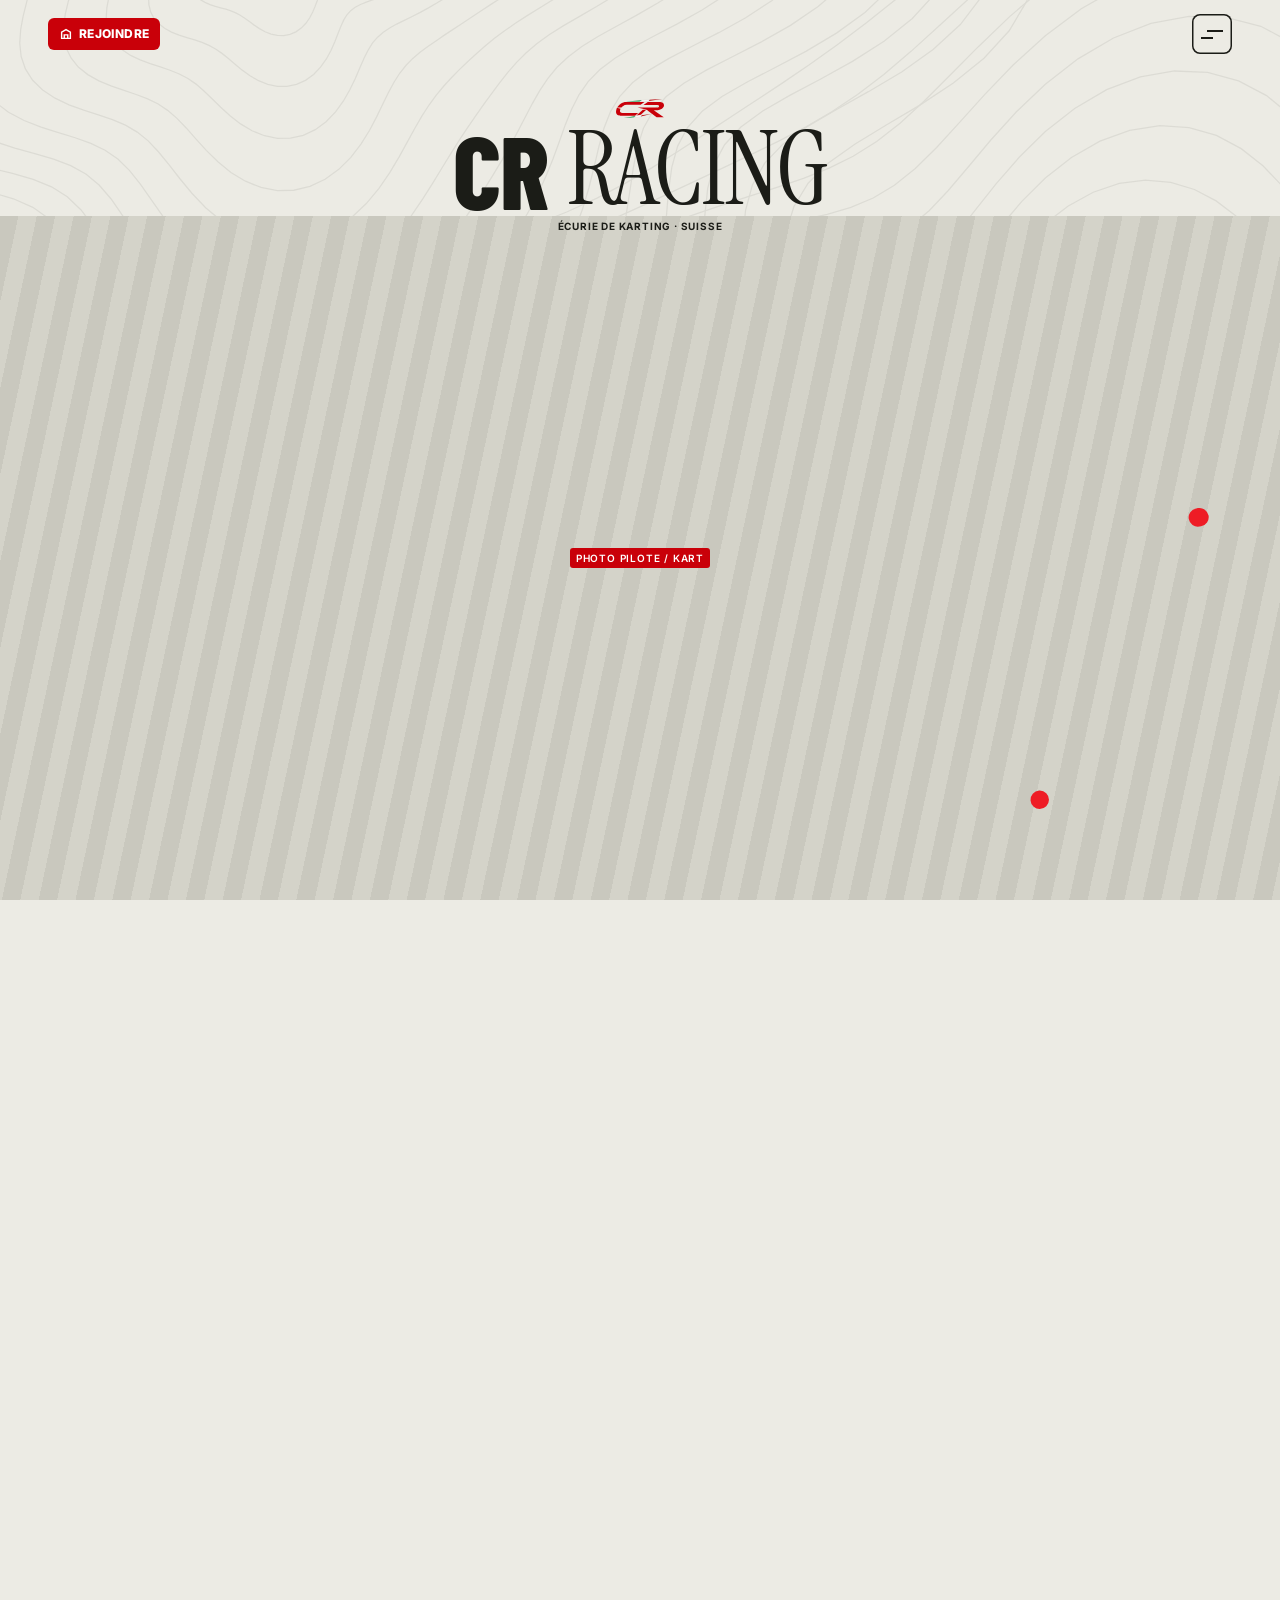
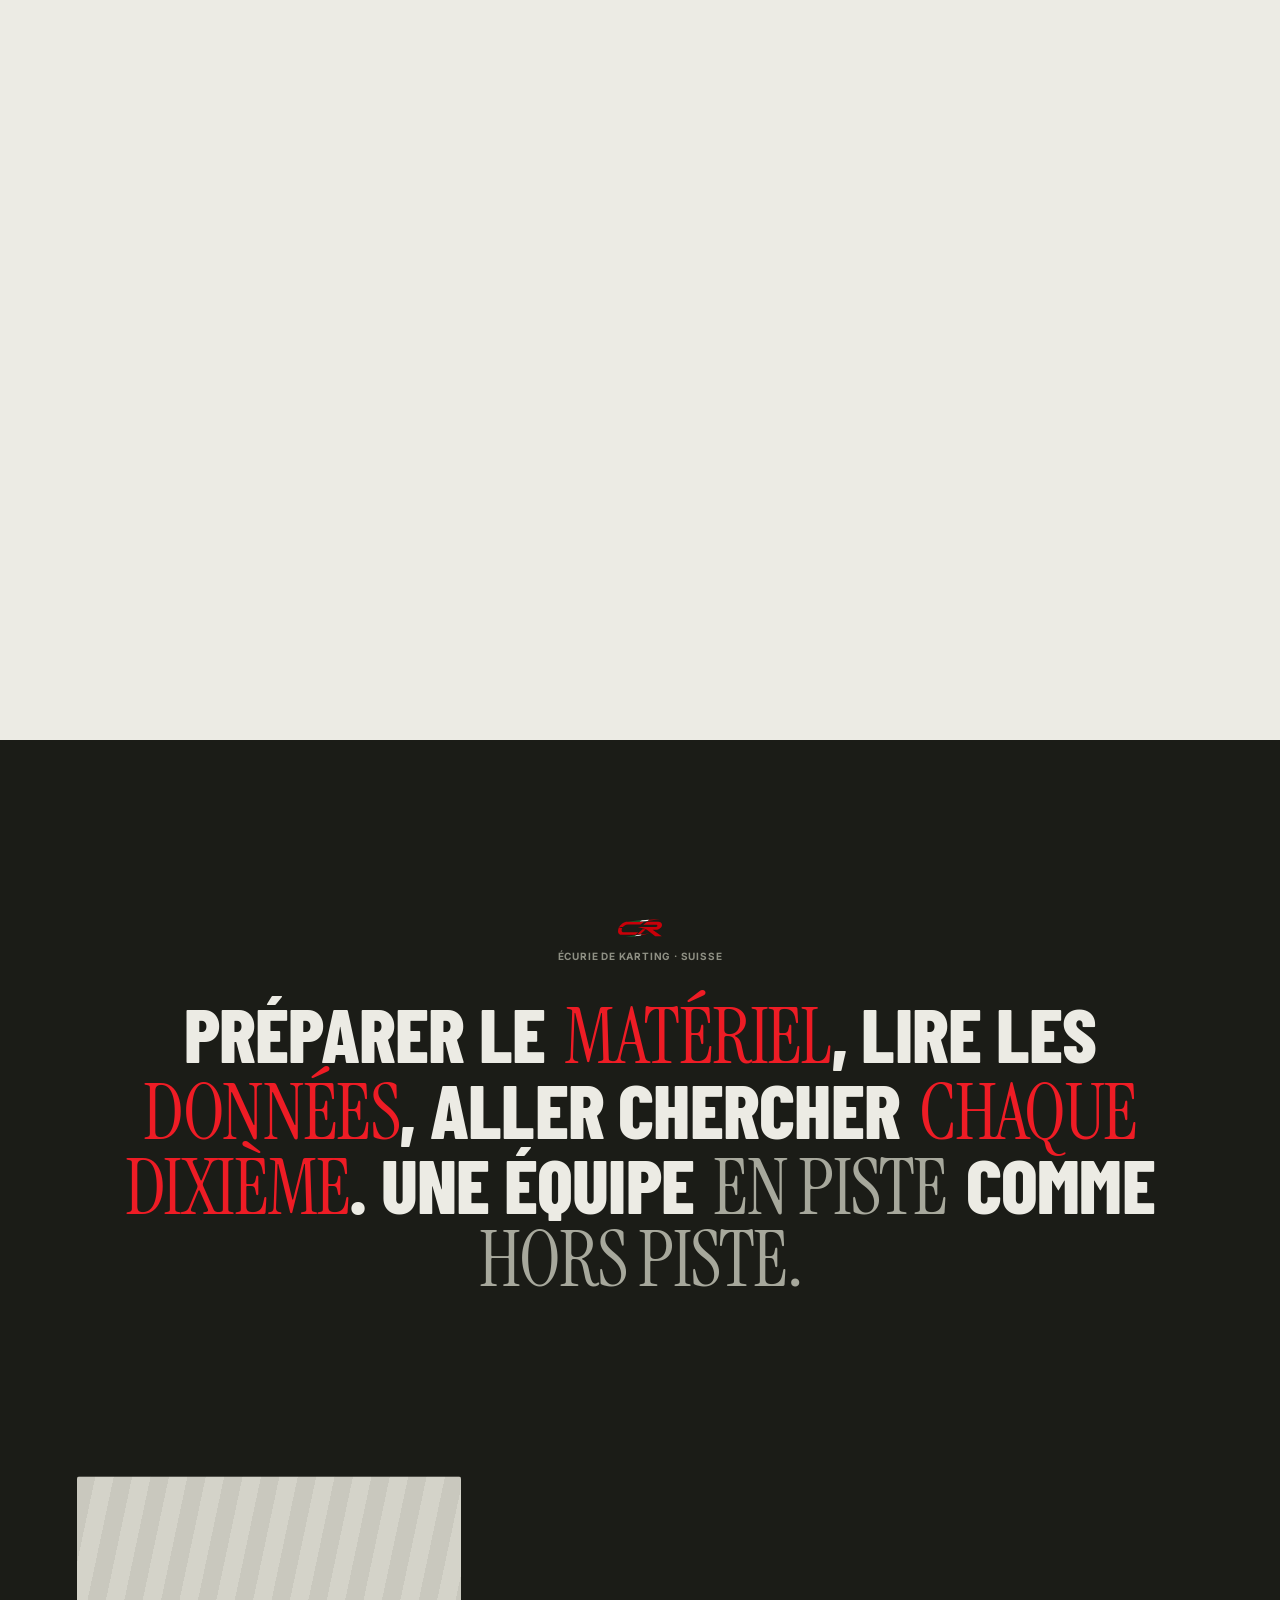
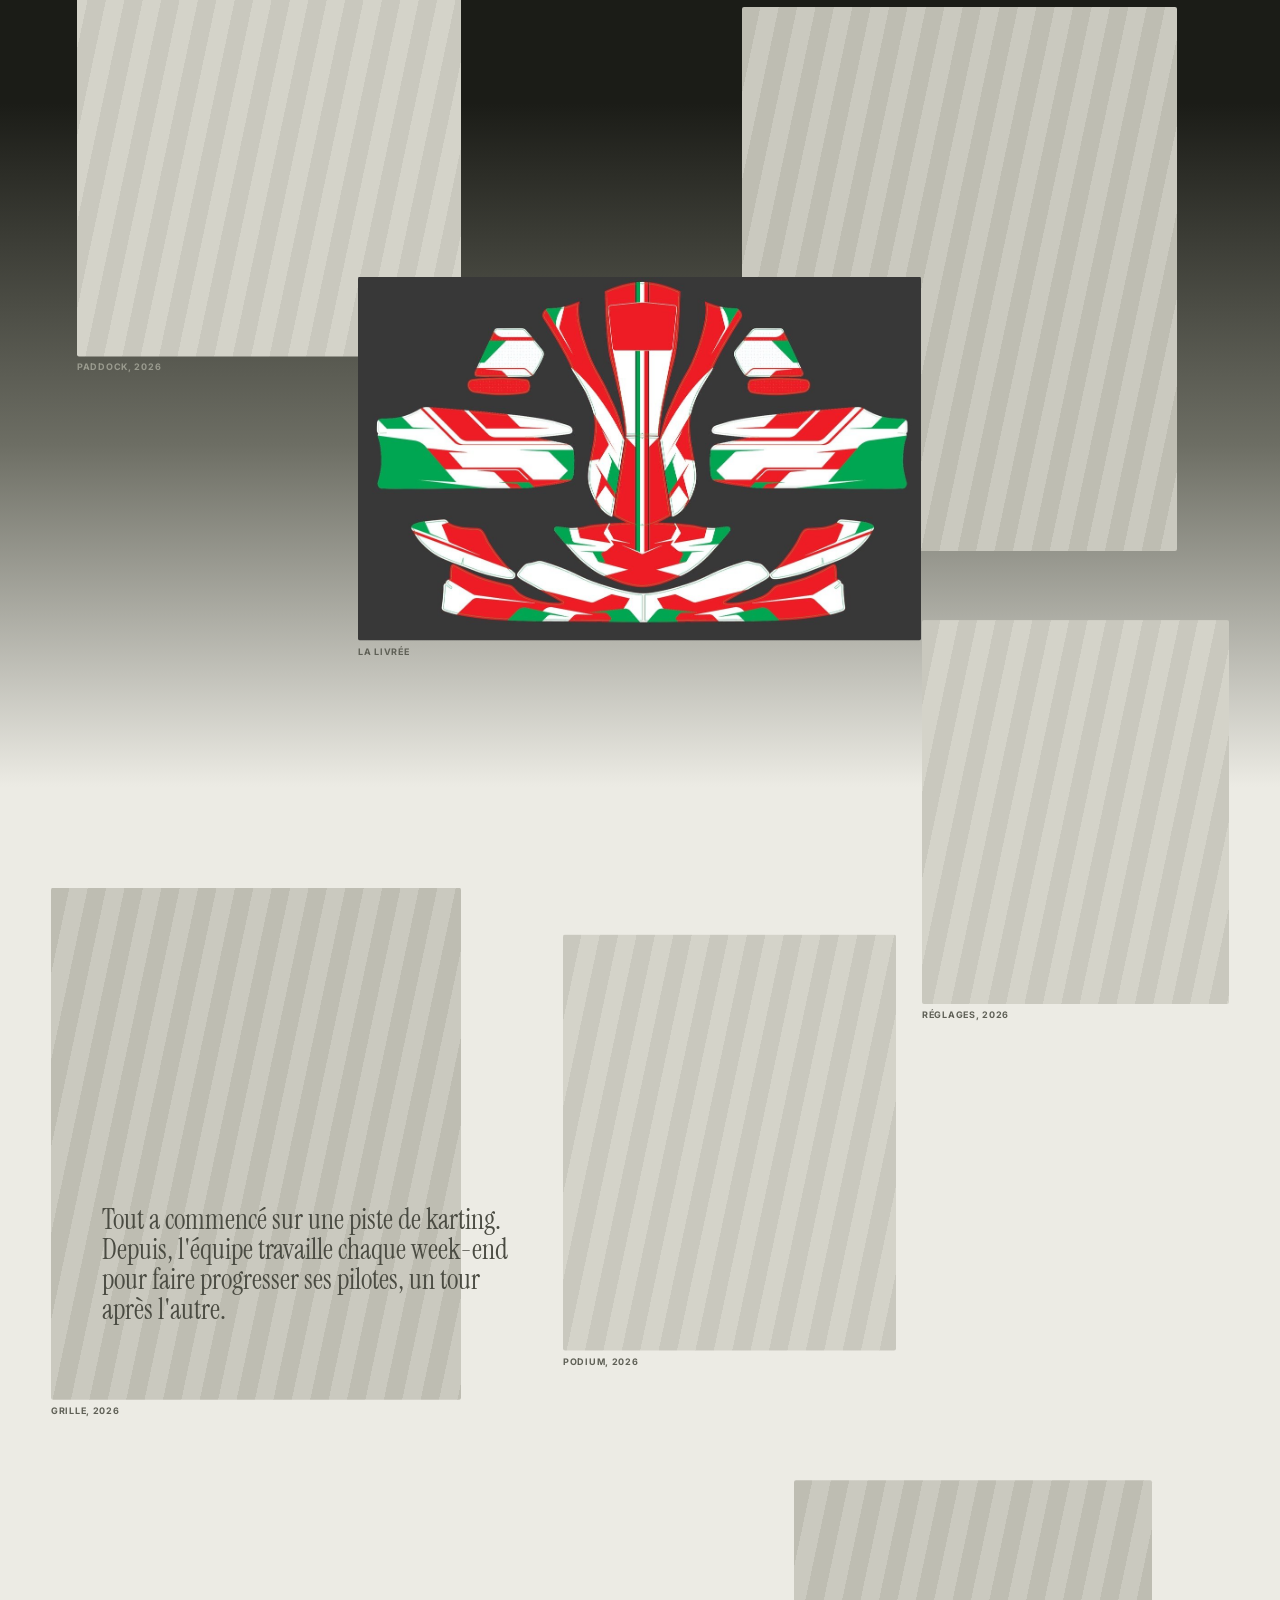
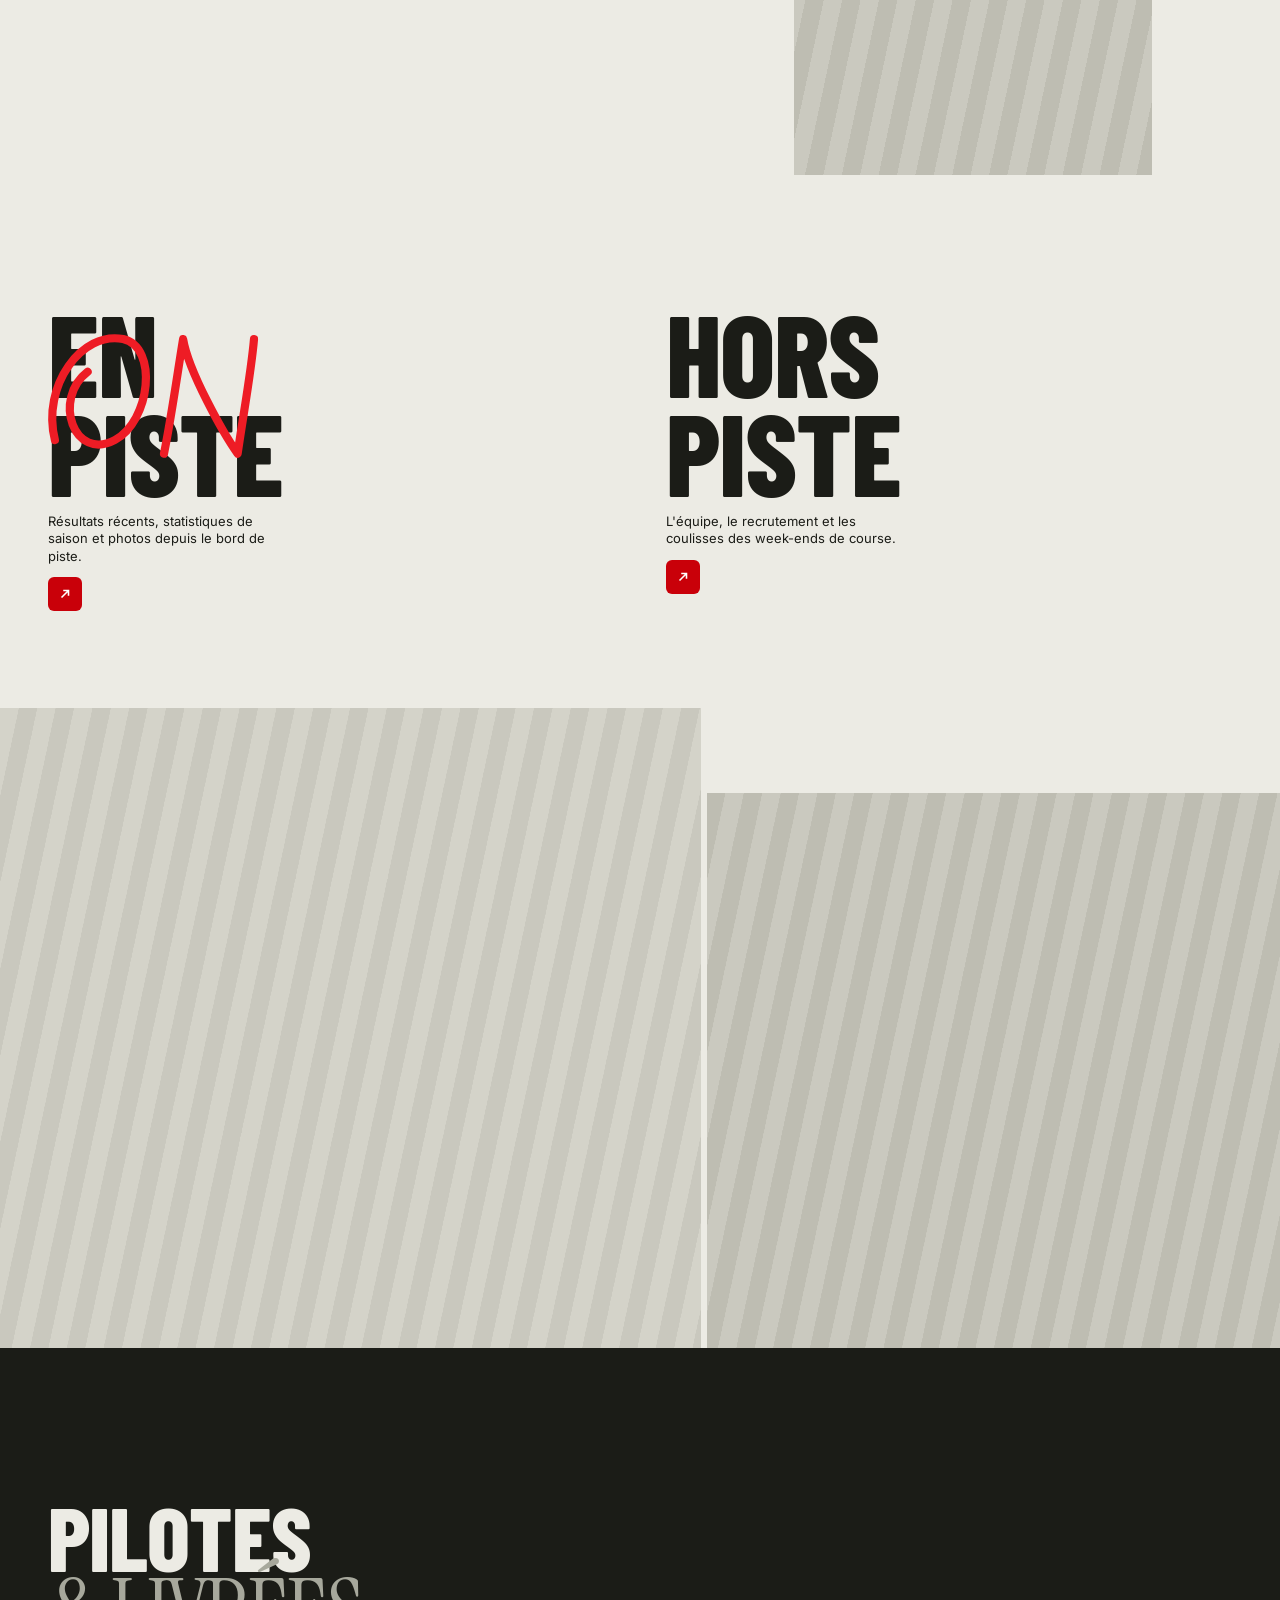
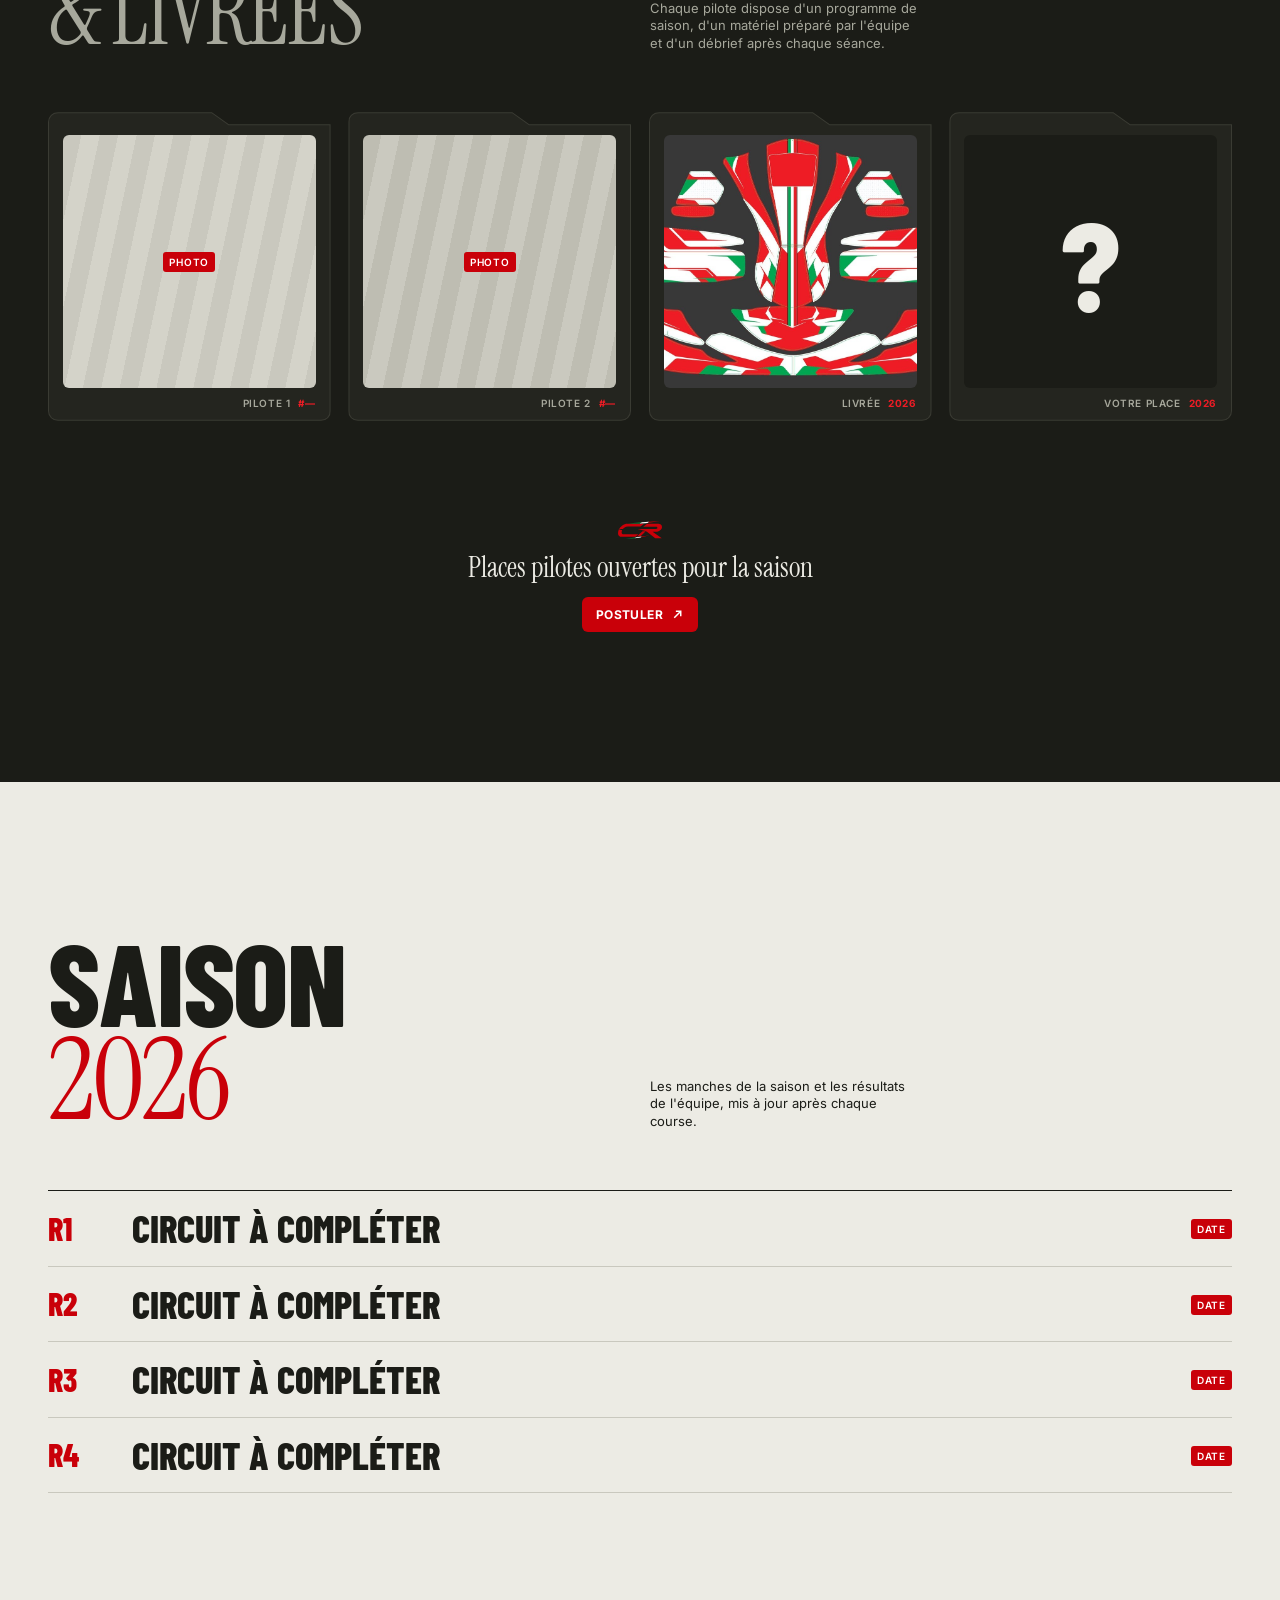
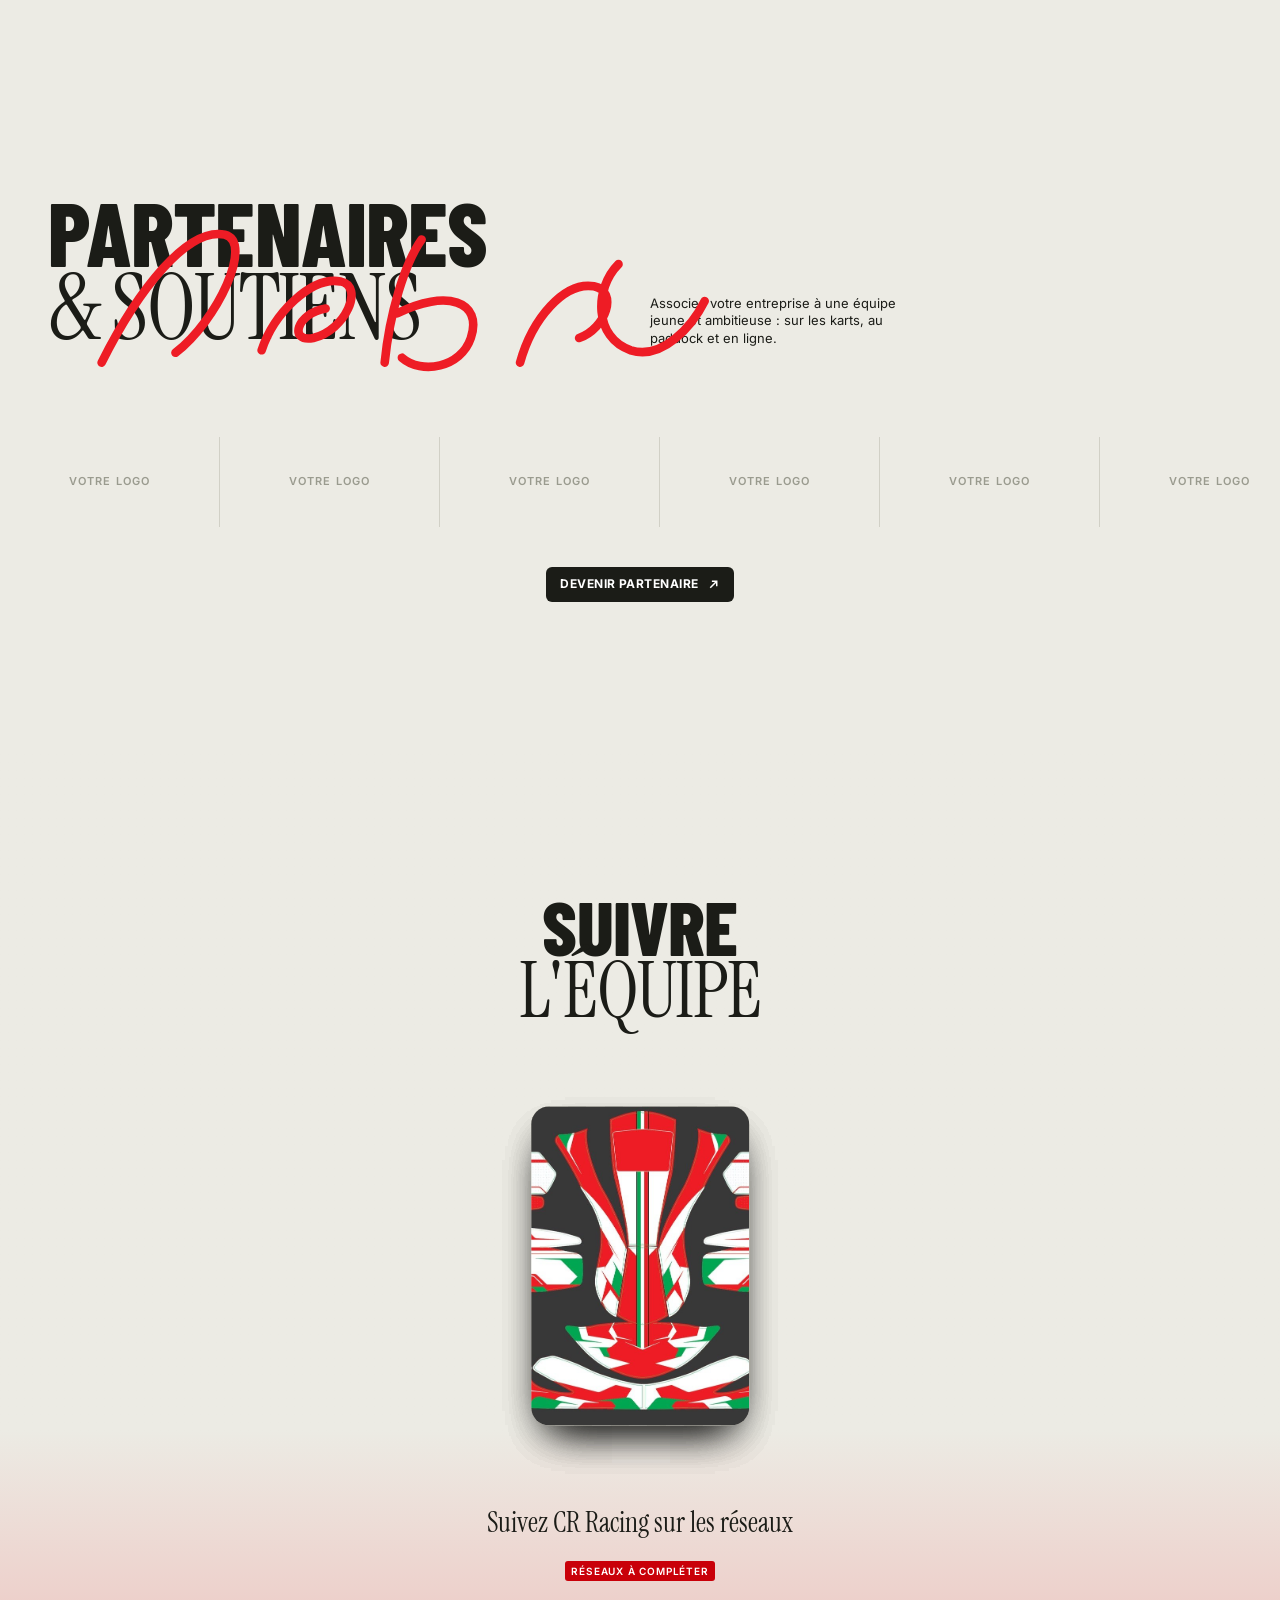
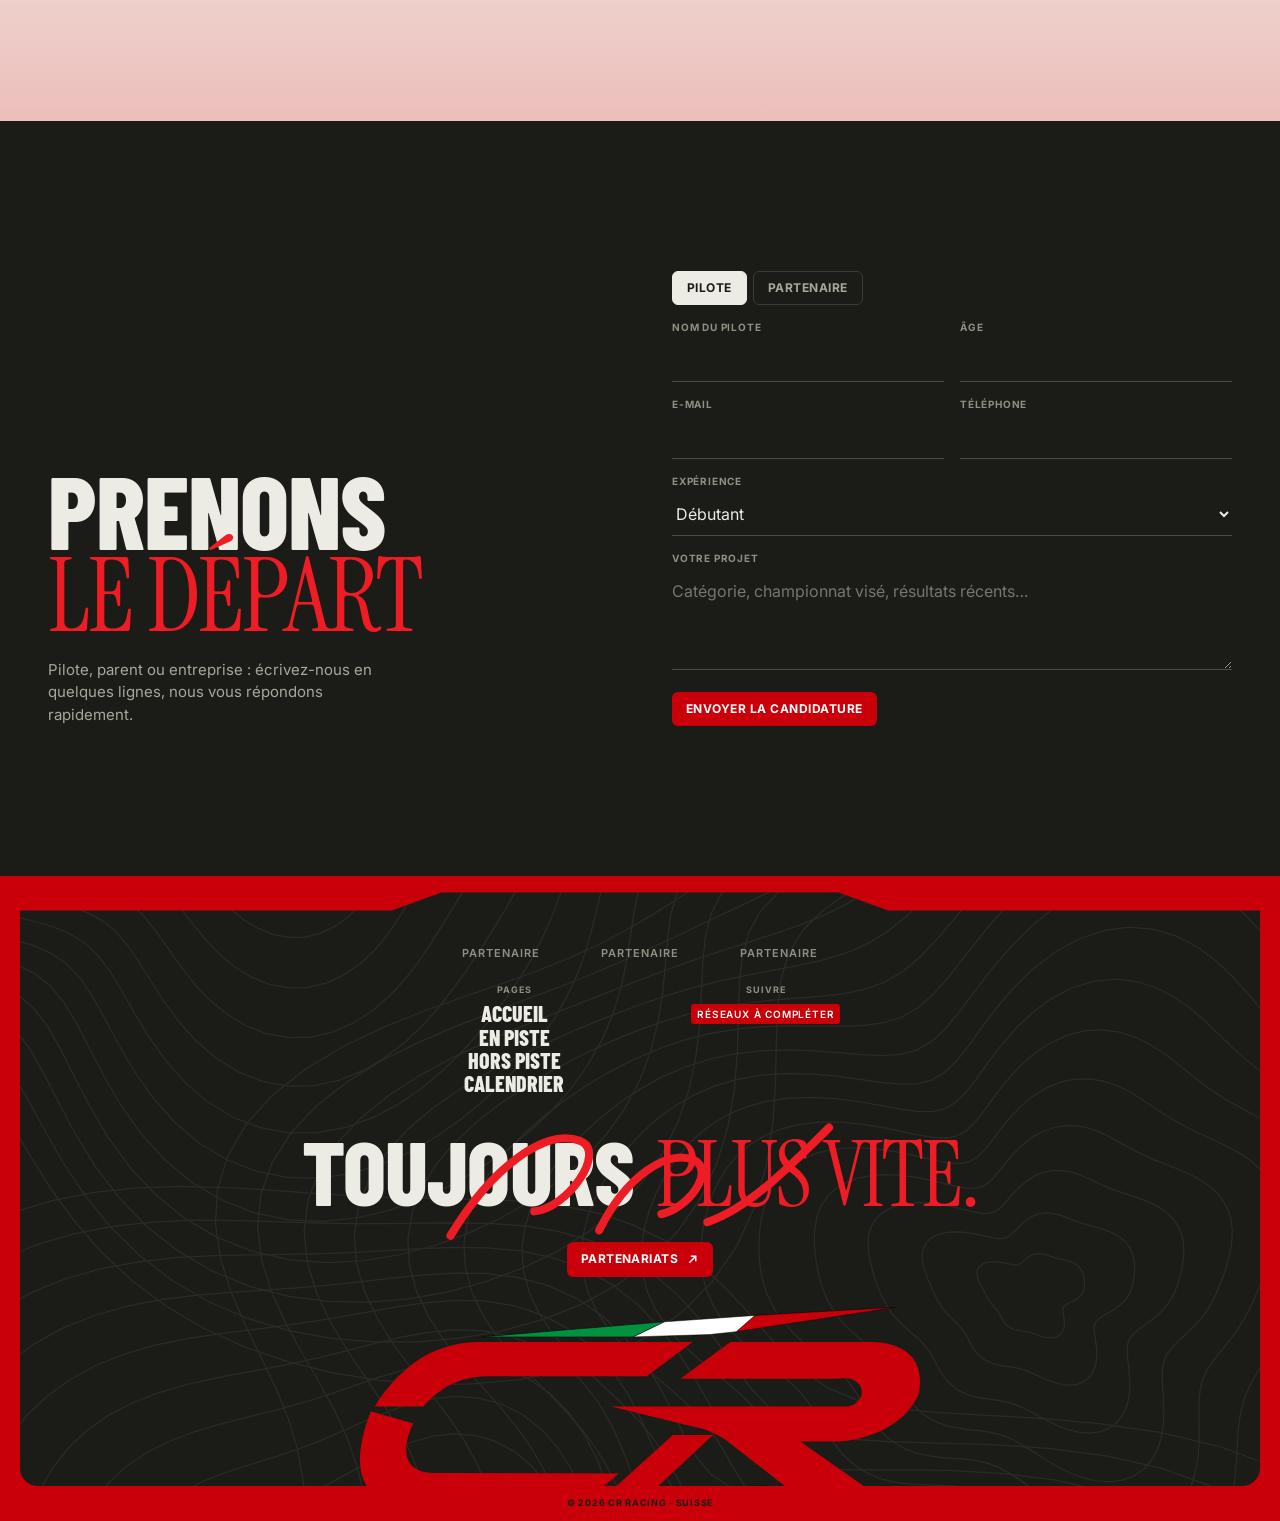
==== index.html @ b5b9bbeb "CR Racing : site, page d'attente bientot/ avec inscription e-mail, accès protégé par mot de passe (e" ====
<!doctype html>
<html lang="fr">
<head>
<meta charset="utf-8">
<meta name="viewport" content="width=device-width, initial-scale=1, viewport-fit=cover">
<title>CR Racing — Écurie de karting</title>
<meta name="description" content="CR Racing, écurie de karting suisse : pilotes, saison, résultats. Places pilotes et partenariats ouverts.">
<meta name="theme-color" content="#ecebe4">
<link rel="preconnect" href="https://fonts.googleapis.com">
<link rel="preconnect" href="https://fonts.gstatic.com" crossorigin>
<link rel="stylesheet" href="https://fonts.googleapis.com/css2?family=Barlow+Condensed:wght@600;700;800&family=Instrument+Serif:ital@0;1&family=Inter:wght@400;500;600;700&display=swap">
<link rel="stylesheet" href="styles.css">
<link rel="icon" href="assets/logo-cr.svg" type="image/svg+xml">
</head>
<body>

<!-- Barres de transition (ouverture du menu, changement de section) -->
<div class="bars" aria-hidden="true"><i></i><i></i><i></i><i></i><i></i><i></i></div>

<header class="top">
  <a class="join-pill" href="#contact"><svg viewBox="0 0 16 16" aria-hidden="true"><path d="M3 13V6l5-3 5 3v7H3zm3 0V9h4v4" fill="none" stroke="currentColor" stroke-width="1.6"/></svg>Rejoindre</a>
  <!--LANG-->
  <button class="menu-btn" type="button" aria-expanded="false" aria-controls="menu"><span class="sr-only">Menu</span><i></i><i></i></button>
</header>

<nav class="menu" id="menu" aria-label="Navigation principale" hidden>
  <div class="topo" aria-hidden="true"></div>
  <ul>
    <li><a href="#top">Accueil</a></li>
    <li><a href="#en-piste">En piste</a></li>
    <li><a href="#hors-piste">Hors piste</a></li>
    <li><a href="#saison">Calendrier</a></li>
    <li><a href="#contact">Contact</a></li>
  </ul>
  <img class="menu-logo" src="assets/logo-cr.svg" alt="" width="1087" height="437">
  <p class="menu-tag">Écurie de karting · Suisse</p>
</nav>

<main id="top">

  <!-- 1. Hero : la photo se rétracte en carte, le fond passe au noir -->
  <section class="hero" data-hero>
    <div class="hero-pin">
      <div class="topo" aria-hidden="true"></div>
      <div class="hero-title">
        <img class="hero-mark" src="assets/logo-cr.svg" alt="" width="1087" height="437">
        <h1><span class="sans">CR</span><span class="serif">Racing</span></h1>
        <p class="tag">Écurie de karting · Suisse</p>
      </div>
      <div class="hero-card">
        <div class="hero-photo ph"><span class="todo">Photo pilote / kart</span></div>
        <p class="card-label">Message de l'équipe</p>
        <svg class="scribble s-hero" viewBox="0 0 400 220" aria-hidden="true"><path pathLength="1" d="M18 168c40-30 92-62 150-78 44-12 70 2 52 26-22 30-90 52-80 18 12-40 120-96 168-86 30 6 8 46-24 70-26 20-40 18-22-2 26-28 74-50 120-58"/><path pathLength="1" d="M70 196c80-22 170-40 260-46"/></svg>
      </div>
      <div class="hero-lines" aria-hidden="true">
        <div class="line" data-dir="-1"><span><b>À fond</b> <i>sur chaque</i> <b>tour</b> <i>à fond</i> <b>sur chaque tour</b> <i>à fond sur chaque</i> <b>tour</b></span></div>
        <div class="line" data-dir="1"><span><i>Une équipe</i> <b>un seul objectif</b> <i>une équipe</i> <b>un seul objectif</b> <i>une équipe</i> <b>un seul objectif</b></span></div>
      </div>
      <p class="scroll-hint" aria-hidden="true">Défiler</p>
    </div>
  </section>

  <!-- 2. Manifeste -->
  <section class="manifesto">
    <img class="mini-mark" src="assets/logo-cr.svg" alt="" width="1087" height="437">
    <p class="tag light">Écurie de karting · Suisse</p>
    <p class="big-statement"><span class="sans">Préparer le</span> <span class="serif hl">matériel</span><span class="sans">, lire les</span> <span class="serif hl">données</span><span class="sans">, aller chercher</span> <span class="serif hl">chaque dixième</span><span class="sans">. Une équipe</span> <span class="serif">en piste</span> <span class="sans">comme</span> <span class="serif">hors piste.</span></p>
  </section>

  <!-- 3. Collage photo en parallaxe, le fond passe du noir au clair -->
  <section class="collage" aria-label="L'équipe en images">
    <figure class="c-item" style="--x:6%;--y:4%;--w:30%" data-speed="-.12"><div class="ph"></div><figcaption>Paddock, 2026</figcaption></figure>
    <figure class="c-item" style="--x:58%;--y:0%;--w:34%" data-speed=".18"><div class="ph alt"></div><figcaption>Départ, 2026</figcaption></figure>
    <figure class="c-item" style="--x:28%;--y:20%;--w:44%" data-speed=".05"><img src="assets/livree.jpg" alt="Planche des stickers de la livrée CR Racing" loading="lazy" width="1245" height="804"><figcaption>La livrée</figcaption></figure>
    <figure class="c-item" style="--x:72%;--y:38%;--w:24%" data-speed="-.2"><div class="ph"></div><figcaption>Réglages, 2026</figcaption></figure>
    <figure class="c-item" style="--x:4%;--y:44%;--w:32%" data-speed=".22"><div class="ph alt"></div><figcaption>Grille, 2026</figcaption></figure>
    <figure class="c-item" style="--x:44%;--y:58%;--w:26%" data-speed="-.08"><div class="ph"></div><figcaption>Podium, 2026</figcaption></figure>
    <p class="c-text" style="--x:8%;--y:70%">Tout a commencé sur une piste de karting. Depuis, l'équipe travaille chaque week-end pour faire progresser ses pilotes, un tour après l'autre.</p>
    <figure class="c-item" style="--x:62%;--y:84%;--w:28%" data-speed=".08"><div class="ph alt"></div><figcaption>Coulisses, 2026</figcaption></figure>
  </section>

  <!-- 4. En piste / Hors piste -->
  <section class="tracks">
    <div class="track" id="en-piste">
      <h2><span class="sans">En</span><span class="sans">piste</span></h2>
      <svg class="scribble s-track" viewBox="0 0 220 160" aria-hidden="true"><path pathLength="1" d="M30 110c-10-40 20-80 50-74 26 6 20 60-6 74-30 16-46-30-20-50M110 120c6-30 10-60 14-84 4 24 30 70 40 84 4-28 10-60 12-84"/></svg>
      <p>Résultats récents, statistiques de saison et photos depuis le bord de piste.</p>
      <a class="sq-btn" href="#saison" aria-label="Voir le calendrier"><svg viewBox="0 0 16 16" aria-hidden="true"><path d="M4 12 12 4M6 4h6v6" fill="none" stroke="currentColor" stroke-width="1.8"/></svg></a>
    </div>
    <div class="track" id="hors-piste">
      <h2><span class="sans">Hors</span><span class="sans">piste</span></h2>
      <p>L'équipe, le recrutement et les coulisses des week-ends de course.</p>
      <a class="sq-btn" href="#equipe" aria-label="Voir l'équipe"><svg viewBox="0 0 16 16" aria-hidden="true"><path d="M4 12 12 4M6 4h6v6" fill="none" stroke="currentColor" stroke-width="1.8"/></svg></a>
    </div>
    <div class="strip">
      <div class="strip-img ph" data-speed="-.1"></div>
      <div class="strip-img ph alt" data-speed=".1"></div>
    </div>
  </section>

  <!-- 5. Galerie de cartes à encoche : pilotes et livrées -->
  <section class="hall" id="equipe">
    <div class="hall-head">
      <h2><span class="sans">Pilotes</span><span class="serif">&amp; livrées</span></h2>
      <p>Chaque pilote dispose d'un programme de saison, d'un matériel préparé par l'équipe et d'un débrief après chaque séance.</p>
    </div>
    <div class="hall-grid">
      <article class="notch"><div class="notch-in"><div class="n-img ph"><span class="todo">Photo</span></div><p class="n-cap"><span>Pilote 1</span><b>#—</b></p></div></article>
      <article class="notch"><div class="notch-in"><div class="n-img ph alt"><span class="todo">Photo</span></div><p class="n-cap"><span>Pilote 2</span><b>#—</b></p></div></article>
      <article class="notch"><div class="notch-in"><div class="n-img"><img src="assets/livree.jpg" alt="Livrée CR Racing" loading="lazy"></div><p class="n-cap"><span>Livrée</span><b>2026</b></p></div></article>
      <a class="notch open" href="#contact" data-tab="pilote"><div class="notch-in"><div class="n-img q">?</div><p class="n-cap"><span>Votre place</span><b>2026</b></p></div></a>
    </div>
    <div class="hall-more">
      <img class="mini-mark" src="assets/logo-cr.svg" alt="" width="1087" height="437">
      <p class="serif-p">Places pilotes ouvertes pour la saison</p>
      <a class="cta" href="#contact" data-tab="pilote">Postuler <svg viewBox="0 0 16 16" aria-hidden="true"><path d="M4 12 12 4M6 4h6v6" fill="none" stroke="currentColor" stroke-width="1.8"/></svg></a>
    </div>
  </section>

  <!-- 6. Saison -->
  <section class="season" id="saison">
    <div class="season-head">
      <h2><span class="sans">Saison</span><span class="serif">2026</span></h2>
      <p>Les manches de la saison et les résultats de l'équipe, mis à jour après chaque course.</p>
    </div>
    <ol class="races">
      <li><span class="r-no">R1</span><span class="r-name">Circuit à compléter</span><span class="r-date"><span class="todo">Date</span></span></li>
      <li><span class="r-no">R2</span><span class="r-name">Circuit à compléter</span><span class="r-date"><span class="todo">Date</span></span></li>
      <li><span class="r-no">R3</span><span class="r-name">Circuit à compléter</span><span class="r-date"><span class="todo">Date</span></span></li>
      <li><span class="r-no">R4</span><span class="r-name">Circuit à compléter</span><span class="r-date"><span class="todo">Date</span></span></li>
    </ol>
  </section>

  <!-- 7. Partenaires : mot manuscrit + logos qui défilent -->
  <section class="partners" id="partenaires">
    <div class="partners-head">
      <h2><span class="sans">Partenaires</span><span class="serif">&amp; soutiens</span></h2>
      <svg class="scribble s-partners" viewBox="0 0 520 200" aria-hidden="true"><path pathLength="1" d="M20 150c30-60 70-110 100-104 24 6-6 70-40 96M150 140c10-30 40-60 64-56 20 4 4 40-22 46-20 4-14-20 10-24M250 150c4-40 16-80 30-100M260 110c40-20 70-10 60 20-8 24-40 30-56 16M360 150c10-36 36-66 60-62 20 4 10 34-12 42M440 70c-20 20-20 60 10 70 26 8 50-20 60-40"/></svg>
      <p>Associez votre entreprise à une équipe jeune et ambitieuse : sur les karts, au paddock et en ligne.</p>
    </div>
    <div class="logos" aria-label="Partenaires">
      <div class="logos-track"><span>Votre logo</span><span>Votre logo</span><span>Votre logo</span><span>Votre logo</span><span>Votre logo</span><span>Votre logo</span><span>Votre logo</span><span>Votre logo</span></div>
    </div>
    <a class="cta dark" href="#contact" data-tab="partenaire">Devenir partenaire <svg viewBox="0 0 16 16" aria-hidden="true"><path d="M4 12 12 4M6 4h6v6" fill="none" stroke="currentColor" stroke-width="1.8"/></svg></a>
  </section>

  <!-- 8. Réseaux : éventail de cartes qui s'ouvre au défilement -->
  <section class="social" data-fan>
    <h2><span class="sans">Suivre</span><span class="serif">l'équipe</span></h2>
    <div class="fan" aria-hidden="true">
      <div class="f-card ph"></div><div class="f-card ph alt"></div><div class="f-card"><img src="assets/livree.jpg" alt="" loading="lazy"></div><div class="f-card ph alt"></div><div class="f-card ph"></div>
    </div>
    <p class="serif-p">Suivez CR Racing sur les réseaux</p>
    <p class="socials"><span class="todo">Réseaux à compléter</span></p>
  </section>

  <!-- 9. Contact -->
  <section class="contact" id="contact">
    <div class="contact-head">
      <h2><span class="sans">Prenons</span><span class="serif">le départ</span></h2>
      <p>Pilote, parent ou entreprise : écrivez-nous en quelques lignes, nous vous répondons rapidement.</p>
    </div>
    <div class="contact-box">
      <div class="tabs" role="tablist" aria-label="Type de demande">
        <button type="button" role="tab" id="t-pilote" aria-controls="f-pilote" aria-selected="true">Pilote</button>
        <button type="button" role="tab" id="t-partenaire" aria-controls="f-partenaire" aria-selected="false">Partenaire</button>
      </div>
      <form name="pilote" id="f-pilote" role="tabpanel" aria-labelledby="t-pilote" method="POST" data-netlify="true" netlify-honeypot="bot-field">
        <input type="hidden" name="form-name" value="pilote">
        <p hidden><label>Ne pas remplir <input name="bot-field"></label></p>
        <div class="row">
          <label>Nom du pilote<input name="nom" required autocomplete="name"></label>
          <label>Âge<input name="age" inputmode="numeric"></label>
        </div>
        <div class="row">
          <label>E-mail<input name="email" type="email" required autocomplete="email"></label>
          <label>Téléphone<input name="telephone" type="tel" autocomplete="tel"></label>
        </div>
        <label>Expérience<select name="experience"><option>Débutant</option><option>1 à 2 saisons</option><option>3 saisons et plus</option></select></label>
        <label>Votre projet<textarea name="message" required placeholder="Catégorie, championnat visé, résultats récents…"></textarea></label>
        <div class="send"><button class="cta" type="submit">Envoyer la candidature</button><span class="form-note" aria-live="polite"></span></div>
      </form>
      <form name="partenaire" id="f-partenaire" role="tabpanel" aria-labelledby="t-partenaire" method="POST" data-netlify="true" netlify-honeypot="bot-field" hidden>
        <input type="hidden" name="form-name" value="partenaire">
        <p hidden><label>Ne pas remplir <input name="bot-field"></label></p>
        <div class="row">
          <label>Nom<input name="nom" required autocomplete="name"></label>
          <label>Entreprise<input name="entreprise" required autocomplete="organization"></label>
        </div>
        <label>E-mail<input name="email" type="email" required autocomplete="email"></label>
        <label>Votre message<textarea name="message" required placeholder="Votre secteur, ce que vous attendez d'un partenariat…"></textarea></label>
        <div class="send"><button class="cta" type="submit">Demander le dossier</button><span class="form-note" aria-live="polite"></span></div>
      </form>
    </div>
  </section>
</main>

<!-- 10. Pied de page : carte sombre à encoche sur fond rouge -->
<footer class="footer">
  <div class="foot-card">
    <div class="topo" aria-hidden="true"></div>
    <div class="foot-logos"><span>Partenaire</span><span>Partenaire</span><span>Partenaire</span></div>
    <div class="foot-cols">
      <nav aria-label="Pages"><p>Pages</p><a href="#top">Accueil</a><a href="#en-piste">En piste</a><a href="#hors-piste">Hors piste</a><a href="#saison">Calendrier</a></nav>
      <div><p>Suivre</p><span class="todo">Réseaux à compléter</span></div>
    </div>
    <p class="slogan"><span class="sans">Toujours</span> <span class="serif">plus vite.</span>
      <svg class="scribble s-foot" viewBox="0 0 300 120" aria-hidden="true"><path pathLength="1" d="M10 90c30-50 70-80 96-70 20 8-10 50-34 52M120 86c20-40 50-60 70-52 16 8-4 36-24 40M200 80c30-10 60-40 90-70"/></svg>
    </p>
    <div class="foot-img"><img src="assets/logo-cr.svg" alt="" width="1087" height="437"></div>
    <a class="cta" href="#contact" data-tab="partenaire">Partenariats <svg viewBox="0 0 16 16" aria-hidden="true"><path d="M4 12 12 4M6 4h6v6" fill="none" stroke="currentColor" stroke-width="1.8"/></svg></a>
  </div>
  <p class="legal">© 2026 CR Racing · Suisse</p>
</footer>

<script src="assets/lenis.min.js"></script>
<script src="script.js"></script>
</body>
</html>
---- styles.css ----
/* CR Racing — fond papier, noir profond, rouge de la livrée.
   Typographie : grotesque condensée grasse + sérif fine, mélangées dans les titres. */
:root{
  --paper:#ecebe4;
  --paper-2:#dddcd3;
  --ink:#1b1c17;
  --ink-2:#24251f;
  --line:#3a3b33;
  --muted:#7a7b70;
  --red:#c90009;
  --red-hi:#ee1c25;
  --green:#00923f;
  --sans:"Barlow Condensed","Arial Narrow",system-ui,sans-serif;
  --serif:"Instrument Serif","Times New Roman",serif;
  --body:"Inter",system-ui,-apple-system,"Segoe UI",sans-serif;
  --pad:clamp(16px,4vw,48px);
  --ease:cubic-bezier(.2,.75,.1,1);
  color-scheme:light;
}
*{box-sizing:border-box}
[hidden]{display:none!important}
body{margin:0;background:var(--paper);color:var(--ink);font:15px/1.5 var(--body);-webkit-font-smoothing:antialiased;overflow-x:hidden}
img{max-width:100%;height:auto;display:block}
a{color:inherit}
p{margin:0}
h1,h2{margin:0;font-weight:400}
a:focus-visible,button:focus-visible,input:focus-visible,select:focus-visible,textarea:focus-visible{outline:2px solid var(--red-hi);outline-offset:3px}
.sr-only{position:absolute;width:1px;height:1px;padding:0;margin:-1px;overflow:hidden;clip:rect(0,0,0,0);white-space:nowrap;border:0}
.todo{display:inline-block;font:600 10px/1.2 var(--body);letter-spacing:.08em;text-transform:uppercase;color:#fff;background:var(--red);padding:4px 6px;border-radius:3px}

/* Titres mixtes : grotesque grasse + sérif fine */
.sans{font-family:var(--sans);font-weight:800;text-transform:uppercase;letter-spacing:-.01em}
.serif{font-family:var(--serif);font-weight:400;text-transform:uppercase;letter-spacing:-.02em}
h2 .sans,h2 .serif{display:block;line-height:.86}
.tag{font:700 10px/1 var(--body);letter-spacing:.08em;text-transform:uppercase}
.serif-p{font:400 clamp(20px,2.4vw,28px)/1.1 var(--serif)}

/* Lignes topographiques (masque : la couleur suit le texte) */
.topo{position:absolute;inset:0;pointer-events:none;background:currentColor;opacity:.07;-webkit-mask:url(assets/topo.svg) center/cover no-repeat;mask:url(assets/topo.svg) center/cover no-repeat}

/* Placeholders photo */
.ph{background:repeating-linear-gradient(102deg,#c9c8be 0 18px,#d4d3c9 18px 36px);display:grid;place-items:center}
.ph.alt{background:repeating-linear-gradient(102deg,#bebdb2 0 18px,#cac9bf 18px 36px)}

/* Boutons */
.cta{display:inline-flex;align-items:center;gap:8px;padding:11px 14px;border:0;border-radius:6px;background:var(--red);color:#fff;font:700 12px/1 var(--body);letter-spacing:.04em;text-transform:uppercase;text-decoration:none;cursor:pointer;transition:transform .25s var(--ease),background .2s}
.cta:hover{transform:translateY(-2px);background:var(--red-hi)}
.cta svg{width:13px;height:13px}
.cta.dark{background:var(--ink)}
.sq-btn{display:grid;place-items:center;width:34px;height:34px;border-radius:6px;background:var(--red);color:#fff;transition:transform .25s var(--ease)}
.sq-btn:hover{transform:rotate(-8deg) scale(1.08)}
.sq-btn svg{width:14px;height:14px}

/* Barre du haut */
.top{position:fixed;top:0;left:0;right:0;z-index:60;display:flex;align-items:center;gap:12px;padding:14px var(--pad);pointer-events:none}
.top > *{pointer-events:auto}
.join-pill{display:inline-flex;align-items:center;gap:6px;padding:9px 11px;border-radius:6px;background:var(--red);color:#fff;font:800 12px/1 var(--body);text-transform:uppercase;letter-spacing:.03em;text-decoration:none}
.join-pill svg{width:14px;height:14px}
.lang{display:flex;gap:7px;margin-left:auto;padding:8px 10px;border-radius:6px;background:var(--paper);box-shadow:inset 0 0 0 1.5px var(--ink)}
.lang a{display:block;line-height:0;opacity:.45}
.lang a:hover,.lang a[aria-current="page"]{opacity:1}
.lang svg{width:18px;height:12px;border-radius:2px}
.menu-btn{margin-left:auto;width:40px;height:40px;border-radius:8px;border:0;background:var(--paper);box-shadow:inset 0 0 0 1.5px var(--ink);display:grid;place-content:center;gap:5px;cursor:pointer}
.lang + .menu-btn{margin-left:0}
.menu-btn i{display:block;height:2px;background:var(--ink);transition:transform .35s var(--ease),width .35s var(--ease)}
.menu-btn i:first-of-type{width:16px;transform:translateX(3px)}
.menu-btn i:last-of-type{width:12px;transform:translateX(-3px)}
.menu-btn[aria-expanded="true"] i:first-of-type{width:16px;transform:translateY(3.5px) rotate(45deg)}
.menu-btn[aria-expanded="true"] i:last-of-type{width:16px;transform:translateY(-3.5px) rotate(-45deg)}

/* Barres de transition */
.bars{position:fixed;inset:0;z-index:80;display:grid;grid-template-columns:repeat(6,1fr);pointer-events:none}
.bars i{background:var(--red);transform:scaleY(0);transform-origin:bottom}
.bars.in i{transform:scaleY(1);transition:transform .45s var(--ease)}
.bars.out i{transform:scaleY(0);transform-origin:top;transition:transform .45s var(--ease)}
.bars i:nth-child(2){transition-delay:.04s}.bars i:nth-child(3){transition-delay:.08s}.bars i:nth-child(4){transition-delay:.12s}.bars i:nth-child(5){transition-delay:.16s}.bars i:nth-child(6){transition-delay:.2s}

/* Menu plein écran */
.menu{position:fixed;inset:0;z-index:50;background:var(--ink);color:var(--paper);display:flex;flex-direction:column;align-items:center;justify-content:center;gap:28px;text-align:center}
.menu ul{list-style:none;margin:0;padding:0;position:relative}
.menu a{position:relative;display:inline-block;font:800 clamp(44px,10vw,104px)/.95 var(--sans);text-transform:uppercase;text-decoration:none;color:var(--paper);transition:color .2s}
.menu a::after{content:"";position:absolute;left:-2%;right:-2%;top:52%;height:.09em;background:var(--red-hi);transform:scaleX(0);transform-origin:left;transition:transform .35s var(--ease)}
.menu a:hover{color:#8f9084}
.menu a:hover::after,.menu a[aria-current="true"]::after{transform:scaleX(1)}
.menu-logo{width:90px;height:auto;position:relative}
.menu-tag{position:relative;font:700 10px/1 var(--body);letter-spacing:.08em;text-transform:uppercase;color:#8f9084}

/* 1. Hero */
.hero{position:relative;height:260vh;--p:0;--p1:0;--p2:0}
.hero-pin{position:sticky;top:0;height:100vh;height:100svh;overflow:hidden;
  background:color-mix(in srgb,var(--ink) calc(var(--p1) * 100%),var(--paper));
  color:color-mix(in srgb,var(--paper) calc(var(--p1) * 100%),var(--ink))}
.hero-title{position:absolute;left:0;right:0;top:clamp(70px,11vh,110px);text-align:center;display:grid;justify-items:center;gap:8px;z-index:2;opacity:calc(1 - var(--p1) * 1.4);transform:translateY(calc(var(--p1) * -40px))}
.hero-mark{width:48px;height:auto}
.hero h1{font-size:clamp(42px,8vw,110px);line-height:.85;display:flex;gap:.18em;justify-content:center}
.hero h1 .serif{font-weight:400}
.hero-card{position:absolute;left:50%;bottom:0;width:100%;height:76%;transform-origin:50% 60%;
  transform:translateX(-50%) translateY(calc(var(--p1) * -14%)) scale(calc(1 - var(--p1) * .5));z-index:1}
.hero-photo{position:absolute;inset:0;border-radius:calc(var(--p1) * 14px);overflow:hidden}
.card-label{position:absolute;left:0;right:0;top:-34px;text-align:center;font:700 10px/1 var(--body);letter-spacing:.08em;text-transform:uppercase;opacity:calc((var(--p1) - .7) * 4)}
.hero-lines{position:absolute;left:0;right:0;bottom:6%;z-index:3;opacity:calc((var(--p1) - .3) * 3);pointer-events:none}
.hero-lines .line{white-space:nowrap;font-size:clamp(34px,7vw,96px);line-height:.92;text-transform:uppercase}
.hero-lines .line span{display:inline-block;will-change:transform}
.hero-lines b{font:800 1em/1 var(--sans)}
.hero-lines i{font:400 1em/1 var(--serif);font-style:normal;color:#8f9084}
.scroll-hint{position:absolute;right:var(--pad);bottom:var(--pad);font:700 10px/1 var(--body);letter-spacing:.1em;text-transform:uppercase;opacity:calc(1 - var(--p1) * 3);writing-mode:vertical-rl}

/* Gribouillis tracés */
.scribble{position:absolute;pointer-events:none;overflow:visible}
.scribble path{fill:none;stroke:var(--red-hi);stroke-width:6;stroke-linecap:round;stroke-linejoin:round;stroke-dasharray:1;stroke-dashoffset:1}
.s-hero{left:2%;top:18%;width:96%;z-index:4}
.s-hero path{stroke-dashoffset:calc(1 - var(--p2))}
.scribble.drawn path{stroke-dashoffset:0;transition:stroke-dashoffset 1.4s var(--ease)}
.scribble.drawn path + path{transition-delay:.35s}

/* 2. Manifeste */
.manifesto{position:relative;background:var(--ink);color:var(--paper);text-align:center;padding:clamp(80px,14vw,180px) var(--pad);display:grid;justify-items:center;gap:14px}
.mini-mark{width:44px;height:auto}
.tag.light{color:#8f9084}
.big-statement{max-width:1100px;margin-top:22px;font-size:clamp(34px,6vw,86px);line-height:.92;text-transform:uppercase}
.big-statement .serif{color:#a7a89c}
.big-statement .hl{color:var(--red-hi)}

/* 3. Collage en parallaxe */
.collage{position:relative;height:clamp(1250px,240vw,1900px);background:linear-gradient(var(--ink) 0%,var(--ink) 12%,#6d6e64 30%,var(--paper) 48%,var(--paper) 100%);overflow:hidden}
.c-item{position:absolute;left:var(--x);top:var(--y);width:max(var(--w),110px);margin:0;will-change:transform}
.c-item > div,.c-item img{width:100%;aspect-ratio:4/5;object-fit:cover;border-radius:2px}
.c-item img{aspect-ratio:auto;background:#383838}
.c-item figcaption{margin-top:6px;font:700 9px/1 var(--body);letter-spacing:.08em;text-transform:uppercase;color:#5f6056}
.c-item:nth-child(-n+2) figcaption{color:#9a9b8f}
.c-text{position:absolute;left:var(--x);top:var(--y);width:min(52%,420px);font:400 clamp(19px,2.2vw,28px)/1.08 var(--serif);color:#4a4b42}

/* 4. En piste / Hors piste */
.tracks{position:relative;display:grid;grid-template-columns:1fr 1fr;gap:20px clamp(16px,4vw,60px);padding:clamp(70px,10vw,130px) var(--pad) 0}
.track{position:relative;display:grid;gap:12px;align-content:start;scroll-margin-top:80px}
.track h2{font-size:clamp(46px,9vw,150px)}
.track p{font-size:13px;line-height:1.35;max-width:30ch}
.s-track{left:-6%;top:-4%;width:min(70%,300px)}
.strip{grid-column:1/-1;display:grid;grid-template-columns:1.1fr .9fr;gap:6px;margin:clamp(40px,6vw,80px) calc(var(--pad) * -1) 0;height:clamp(300px,60vw,640px);overflow:hidden}
.strip-img{height:120%;will-change:transform}

/* 5. Cartes à encoche */
.hall{background:var(--ink);color:var(--paper);padding:clamp(80px,12vw,150px) var(--pad)}
.hall-head{display:grid;grid-template-columns:1fr 1fr;gap:20px;align-items:end;margin-bottom:clamp(30px,5vw,60px)}
.hall-head h2{font-size:clamp(40px,7vw,110px)}
.hall-head h2 .serif{color:#a7a89c}
.hall-head p{font-size:13px;line-height:1.35;color:#a7a89c;max-width:34ch}
.hall-grid{display:grid;grid-template-columns:repeat(4,minmax(0,1fr));gap:clamp(10px,1.4vw,18px)}
.notch{--n:polygon(0 0,58% 0,64% 12px,100% 12px,100% 100%,0 100%);display:block;text-decoration:none;color:inherit;background:var(--line);clip-path:var(--n);padding:1px;border-radius:10px;transition:transform .4s var(--ease)}
.notch-in{background:var(--ink-2);clip-path:var(--n);border-radius:9px;padding:22px 14px 12px;height:100%;display:grid;gap:10px}
.notch:hover{transform:translateY(-6px)}
.n-img{aspect-ratio:1/1;border-radius:6px;overflow:hidden;display:grid;place-items:center}
.n-img img{width:100%;height:100%;object-fit:cover;background:#383838;transition:transform .6s var(--ease)}
.notch:hover .n-img img{transform:scale(1.06) rotate(-2deg)}
.n-img.q{background:var(--ink);font:800 clamp(80px,10vw,150px)/1 var(--sans);color:var(--paper)}
.notch.open:hover .n-img.q{color:var(--red-hi)}
.n-cap{display:flex;justify-content:flex-end;gap:8px;font:600 10px/1 var(--body);text-transform:uppercase;letter-spacing:.06em;color:#a7a89c}
.n-cap b{color:var(--red-hi)}
.hall-more{display:grid;justify-items:center;gap:14px;text-align:center;margin-top:clamp(50px,8vw,100px)}
@media (max-width:820px){.hall-grid{grid-template-columns:repeat(2,minmax(0,1fr))}.hall-head{grid-template-columns:1fr}}

/* 6. Saison */
.season{padding:clamp(80px,12vw,150px) var(--pad);position:relative}
.season-head{display:grid;grid-template-columns:1fr 1fr;gap:20px;align-items:end;margin-bottom:clamp(30px,5vw,60px)}
.season-head h2{font-size:clamp(46px,9vw,150px)}
.season-head h2 .serif{color:var(--red)}
.season-head p{font-size:13px;line-height:1.35;max-width:34ch}
.races{list-style:none;margin:0;padding:0;border-top:1.5px solid var(--ink)}
.races li{display:grid;grid-template-columns:70px 1fr auto;gap:14px;align-items:center;padding:18px 0;border-bottom:1px solid #c9c8be;transition:padding .35s var(--ease)}
.races li:hover{padding-left:12px}
.r-no{font:800 32px/.8 var(--sans);color:var(--red)}
.r-name{font:800 clamp(24px,3vw,40px)/1 var(--sans);text-transform:uppercase}
@media (max-width:700px){.season-head{grid-template-columns:1fr}}

/* 7. Partenaires */
.partners{position:relative;padding:clamp(80px,12vw,150px) 0;overflow:hidden;display:grid;justify-items:center}
.partners-head{position:relative;width:100%;display:grid;grid-template-columns:1fr 1fr;gap:20px;align-items:end;padding:0 var(--pad);margin-bottom:clamp(40px,7vw,90px)}
.partners-head h2{font-size:clamp(40px,7vw,110px);position:relative;z-index:1}
.partners-head p{font-size:13px;line-height:1.35;max-width:34ch}
.s-partners{left:6%;top:-10%;width:min(80%,640px);z-index:2}
.s-partners path{stroke-width:7}
.logos{width:100%;overflow:hidden;margin-bottom:40px}
.logos-track{display:flex;width:max-content;animation:marquee 26s linear infinite}
.logos-track span{width:clamp(140px,18vw,220px);height:90px;display:grid;place-items:center;font:600 11px/1 var(--body);letter-spacing:.1em;text-transform:uppercase;color:#9a9b8f;border-right:1px solid #d1d0c6}
@keyframes marquee{to{transform:translateX(-50%)}}
@media (max-width:700px){.partners-head{grid-template-columns:1fr}}

/* 8. Éventail social */
.social{position:relative;padding:clamp(80px,12vw,140px) var(--pad);display:grid;justify-items:center;gap:22px;text-align:center;overflow:hidden;background:linear-gradient(var(--paper) 70%,color-mix(in srgb,var(--red-hi) 22%,var(--paper)))}
.social h2{font-size:clamp(36px,6vw,80px)}
.fan{position:relative;width:100%;height:clamp(280px,44vw,440px);--f:0}
.f-card{position:absolute;left:50%;top:50%;width:clamp(130px,17vw,220px);aspect-ratio:3/4.4;margin:0;border-radius:18px;overflow:hidden;box-shadow:0 20px 40px -20px rgba(0,0,0,.45);transform:translate(-50%,-50%)}
.f-card img{width:100%;height:100%;object-fit:cover;background:#383838}
.f-card:nth-child(3){z-index:3}.f-card:nth-child(2),.f-card:nth-child(4){z-index:2}
.socials{font:700 11px/1 var(--body);letter-spacing:.06em;text-transform:uppercase}

/* 9. Contact */
.contact{background:var(--ink);color:var(--paper);padding:clamp(80px,12vw,150px) var(--pad);display:grid;grid-template-columns:1fr 1fr;gap:clamp(30px,5vw,80px);align-items:end}
.contact-head h2{font-size:clamp(46px,8vw,130px)}
.contact-head h2 .serif{color:var(--red-hi)}
.contact-head p{margin-top:18px;color:#a7a89c;max-width:40ch}
.tabs{display:flex;gap:6px;margin-bottom:16px}
.tabs button{font:700 12px/1 var(--body);text-transform:uppercase;letter-spacing:.04em;padding:10px 14px;border-radius:6px;border:1px solid var(--line);background:transparent;color:#a7a89c;cursor:pointer}
.tabs button[aria-selected="true"]{background:var(--paper);color:var(--ink);border-color:var(--paper)}
form{display:grid;gap:16px;min-width:0}
.row{display:grid;grid-template-columns:1fr 1fr;gap:16px}
label{display:grid;gap:6px;font:700 10px/1.2 var(--body);letter-spacing:.08em;text-transform:uppercase;color:#8f9084}
input,select,textarea{font:400 16px/1.4 var(--body);color:var(--paper);background:transparent;border:0;border-bottom:1px solid #4a4b41;padding:10px 0;width:100%;border-radius:0;text-transform:none;letter-spacing:0}
select option{color:var(--ink)}
input:focus,select:focus,textarea:focus{border-bottom-color:var(--red-hi);outline:none}
textarea{min-height:100px;resize:vertical}
.send{display:flex;flex-wrap:wrap;align-items:center;gap:14px;margin-top:6px}
.form-note{font-size:13px;color:#a7a89c}
.sent{color:#5fd393;font-weight:600}
@media (max-width:820px){.contact{grid-template-columns:1fr}}
@media (max-width:520px){.row{grid-template-columns:1fr}}

/* 10. Pied de page */
.footer{background:var(--red);padding:16px clamp(10px,2vw,20px) 14px}
.foot-card{--n:polygon(0 18px,30% 18px,34% 0,66% 0,70% 18px,100% 18px,100% 100%,0 100%);position:relative;background:var(--ink);color:var(--paper);clip-path:var(--n);border-radius:18px;padding:56px var(--pad) 0;display:grid;justify-items:center;gap:26px;text-align:center;overflow:hidden}
.foot-logos{position:relative;display:flex;gap:clamp(18px,5vw,60px);font:600 11px/1 var(--body);letter-spacing:.1em;text-transform:uppercase;color:#8f9084}
.foot-cols{position:relative;display:grid;grid-template-columns:1fr 1fr;gap:clamp(30px,8vw,120px)}
.foot-cols p{font:700 9px/1 var(--body);letter-spacing:.1em;text-transform:uppercase;color:#8f9084;margin-bottom:8px}
.foot-cols a{display:block;font:800 clamp(16px,2vw,22px)/1.05 var(--sans);text-transform:uppercase;text-decoration:none}
.foot-cols a:hover{color:var(--red-hi)}
.slogan{position:relative;font-size:clamp(40px,7vw,104px);line-height:.88;text-transform:uppercase;margin-top:10px}
.slogan .serif{color:var(--red-hi)}
.s-foot{left:20%;top:-20%;width:60%}
.foot-img{position:relative;width:min(76%,560px);margin-top:4px;margin-bottom:-4%;order:9}
.foot-img img{width:100%;height:auto}
.foot-card .cta{position:relative;z-index:2}
.legal{margin-top:12px;font:700 9px/1 var(--body);letter-spacing:.08em;text-transform:uppercase;color:var(--ink);text-align:center}

/* Apparitions */
@media (prefers-reduced-motion:no-preference){
  .rv{opacity:0;transform:translateY(36px)}
  .rv.in{opacity:1;transform:none;transition:opacity .9s var(--ease),transform .9s var(--ease)}
  h2.rv .sans,h2.rv .serif{transform:translateY(100%);opacity:0}
  h2.rv{opacity:1;transform:none}
  h2.rv.in .sans,h2.rv.in .serif{transform:none;opacity:1;transition:transform 1s var(--ease),opacity .6s}
  h2.rv.in > :nth-child(2){transition-delay:.1s}
}
@media (prefers-reduced-motion:reduce){
  .scribble path{stroke-dashoffset:0!important}
  .logos-track{animation:none}
}

/* Lenis */
html.lenis,html.lenis body{height:auto}
.lenis.lenis-smooth{scroll-behavior:auto!important}
.lenis.lenis-stopped{overflow:hidden}
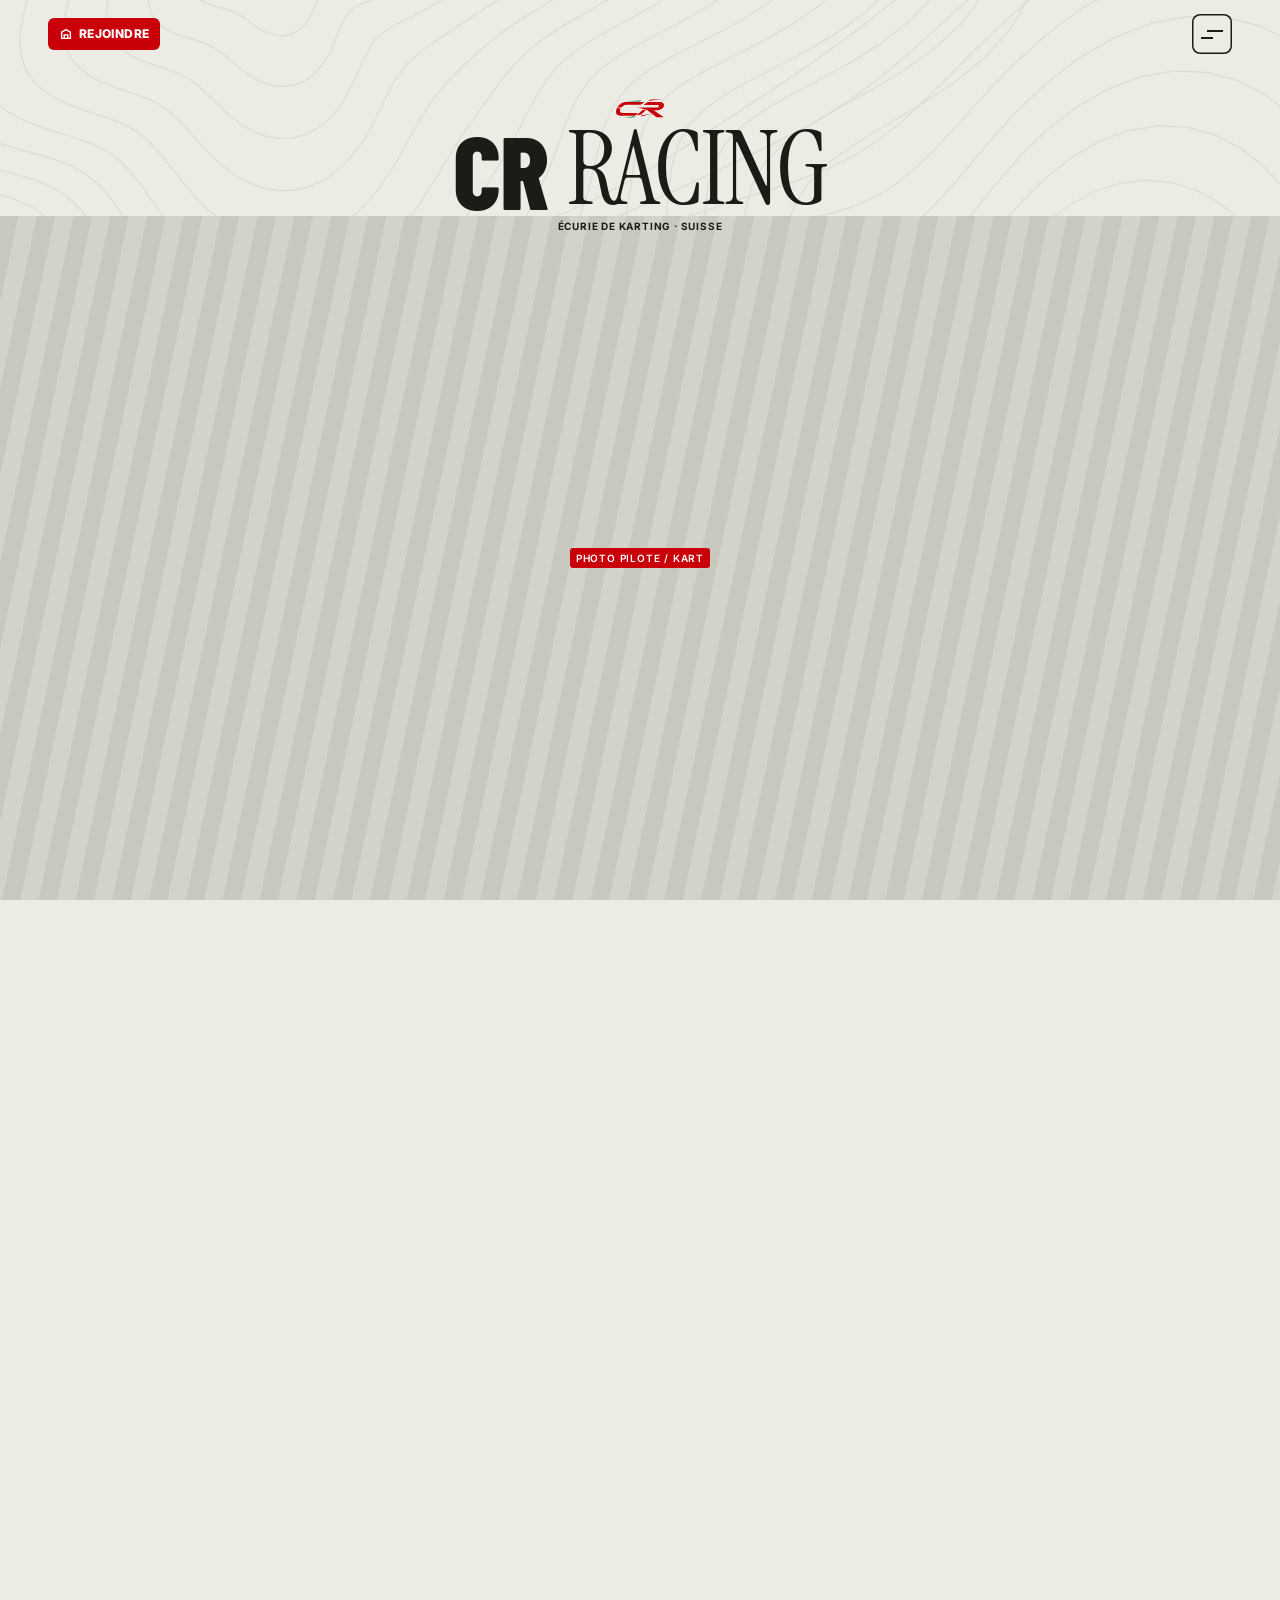
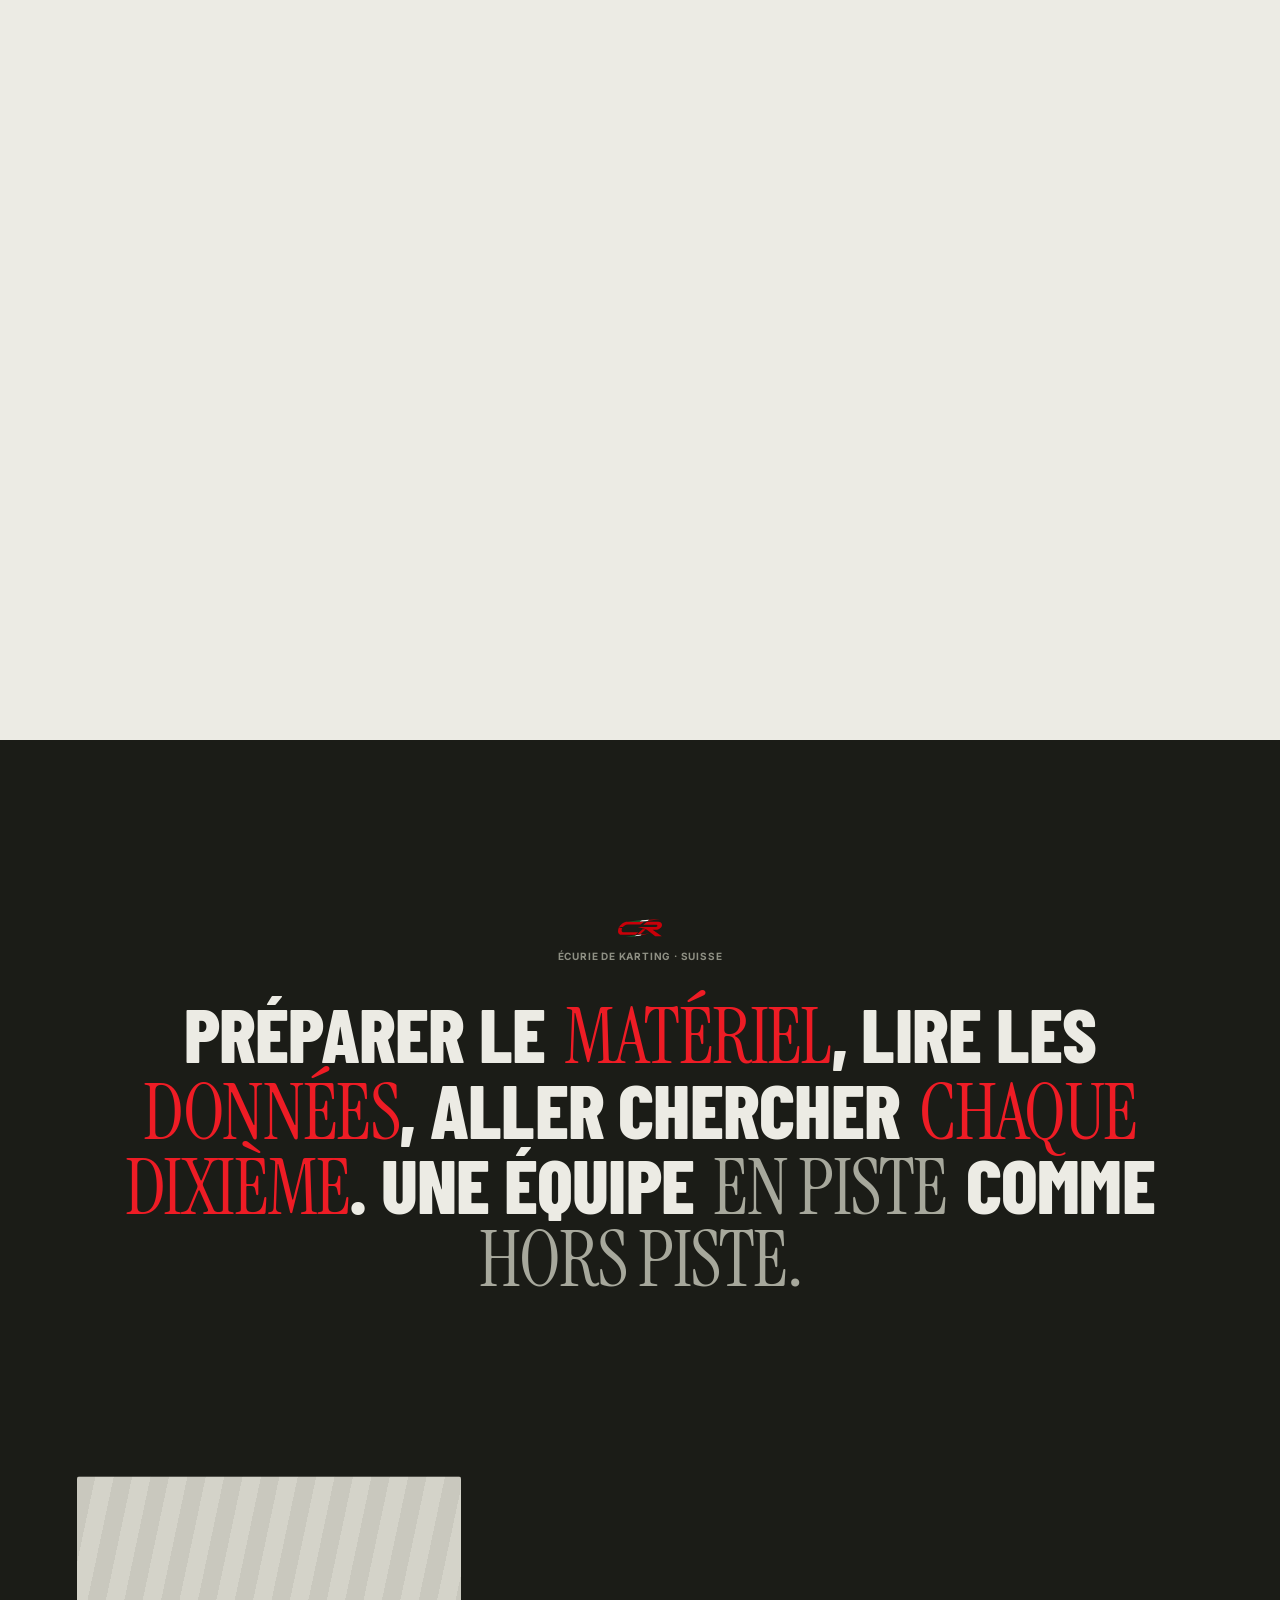
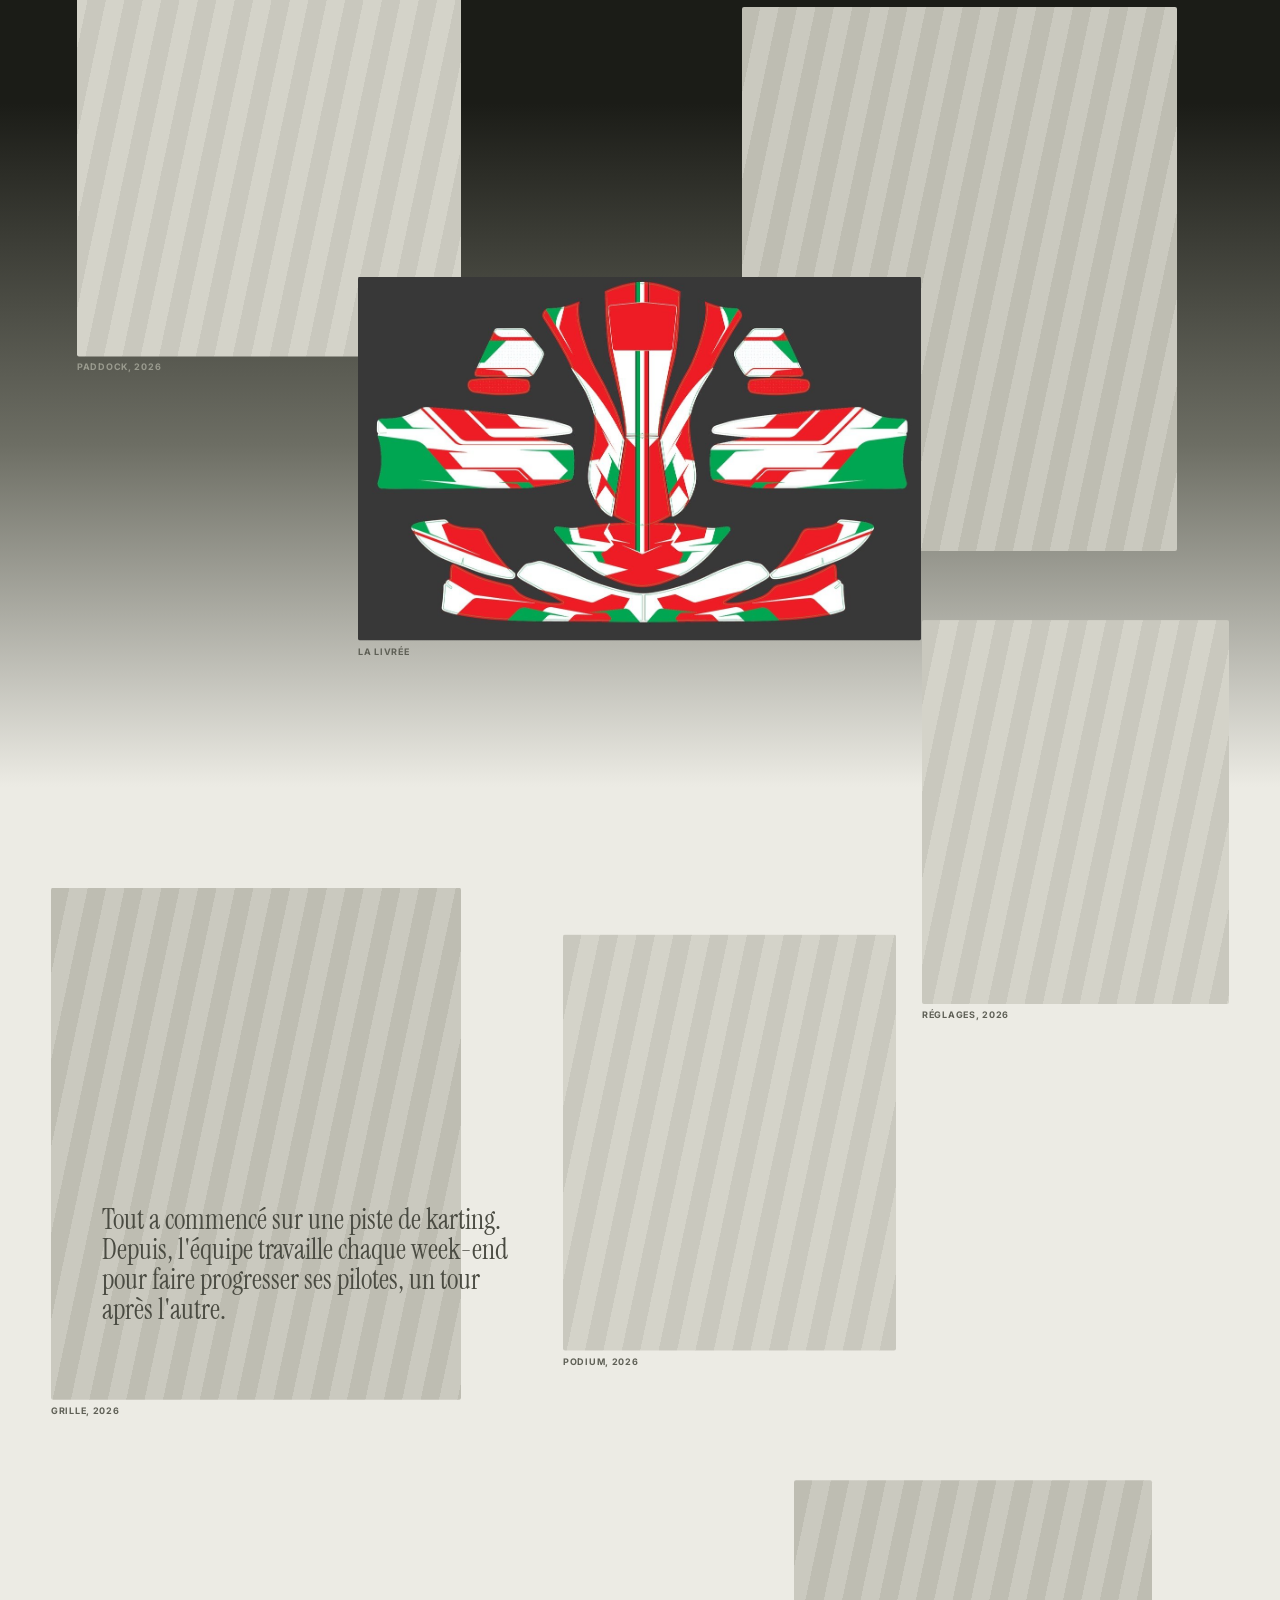
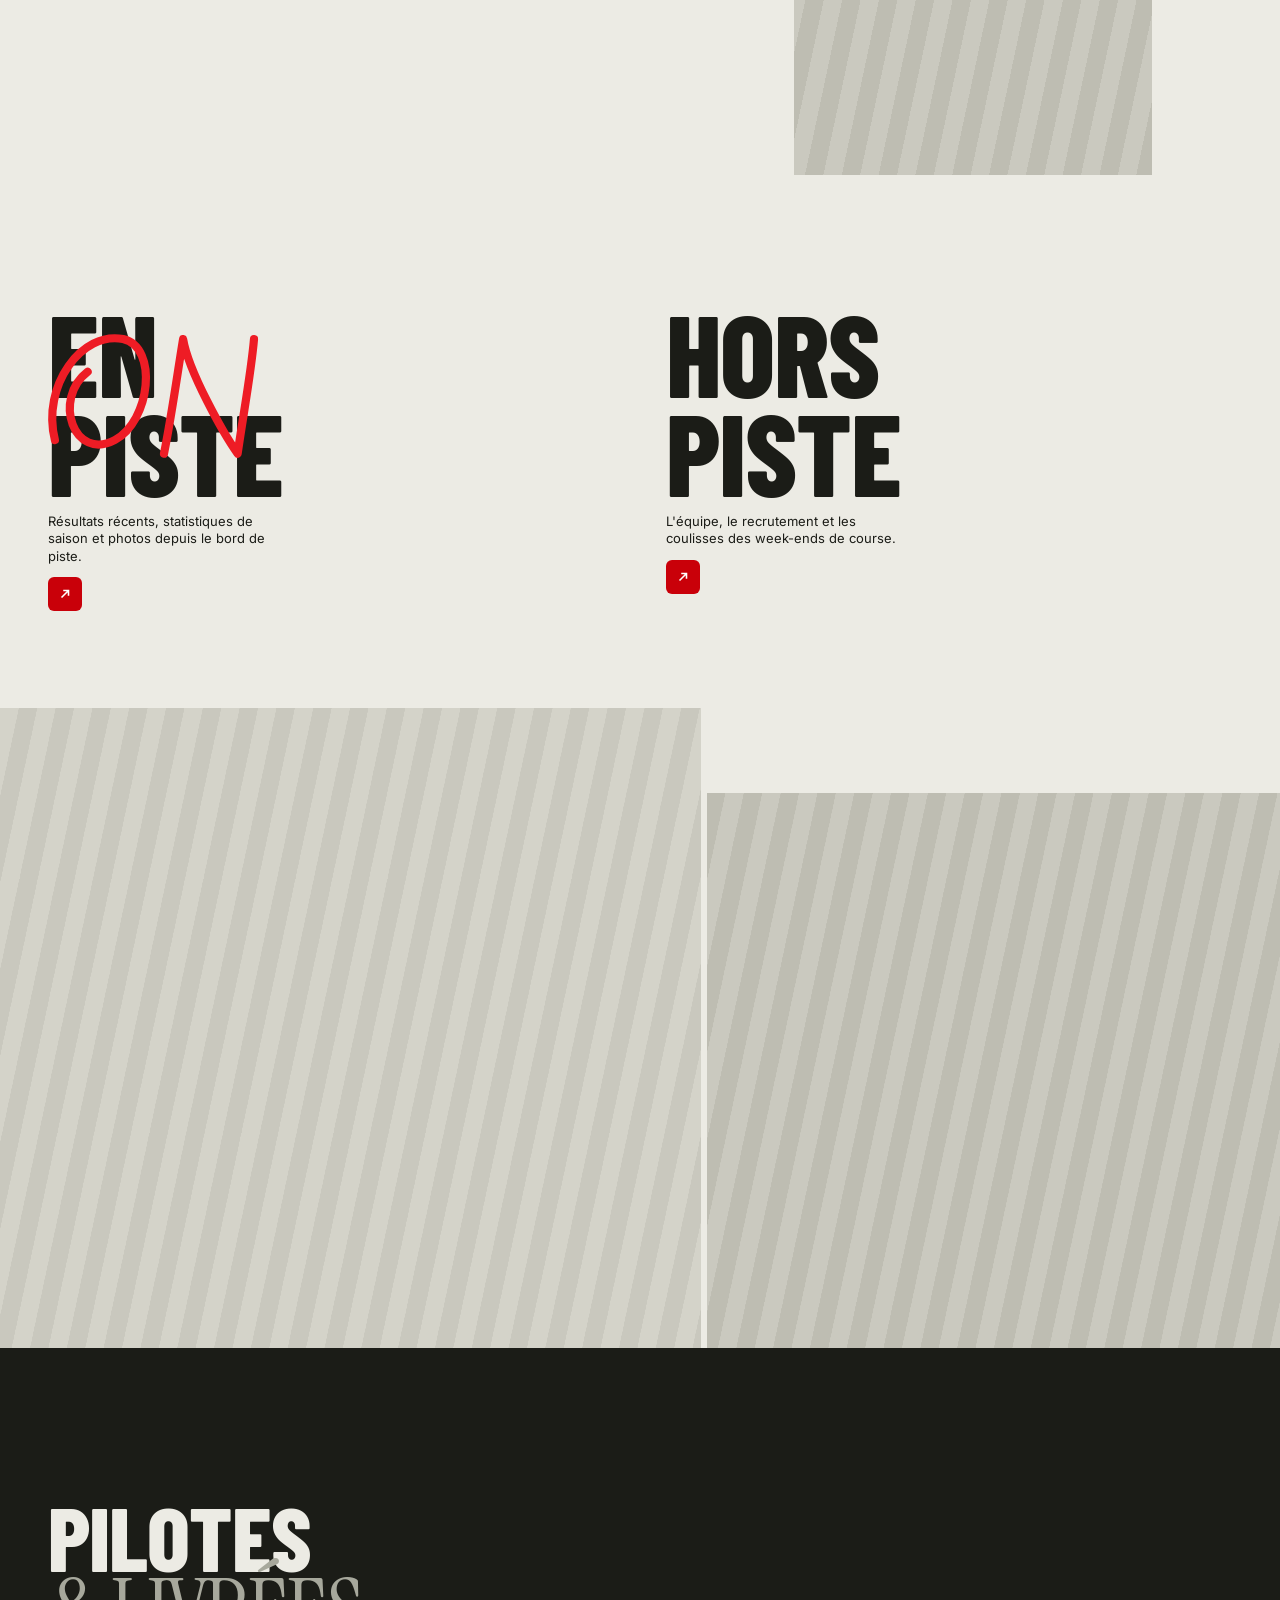
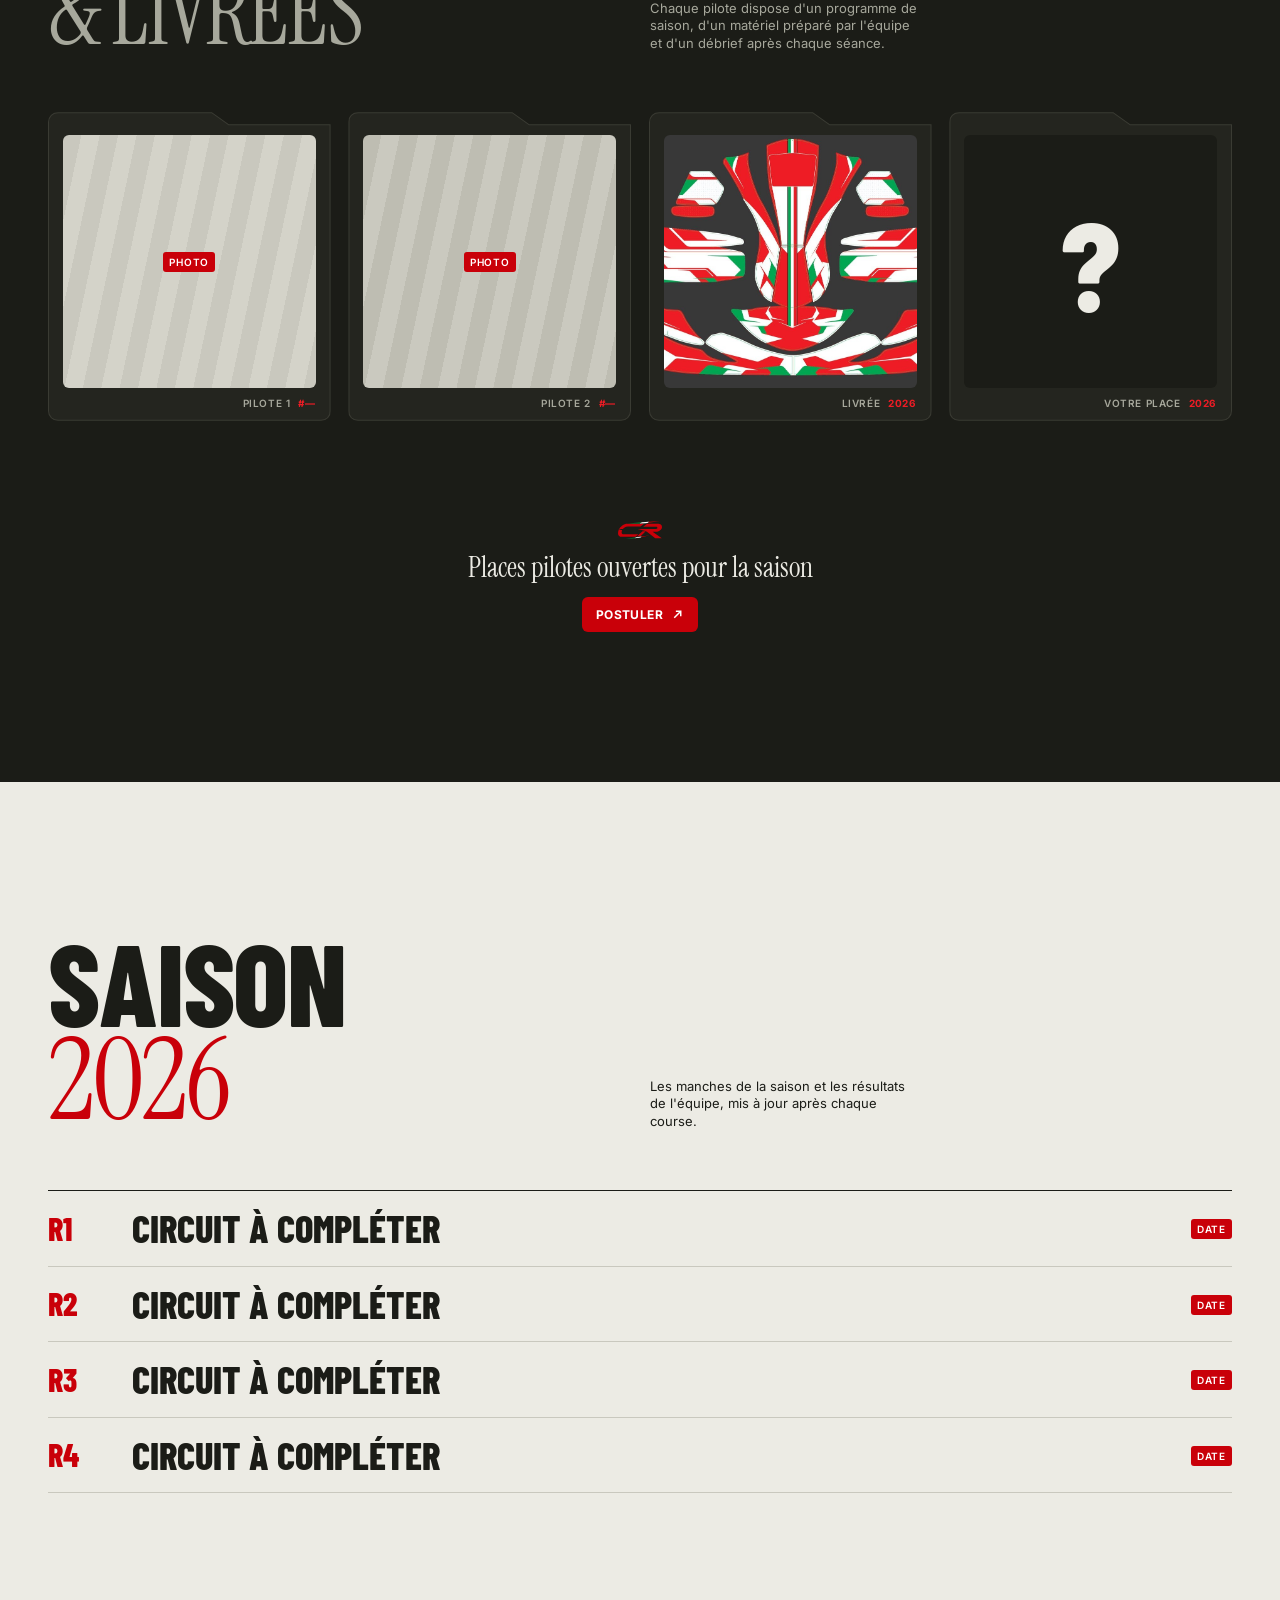
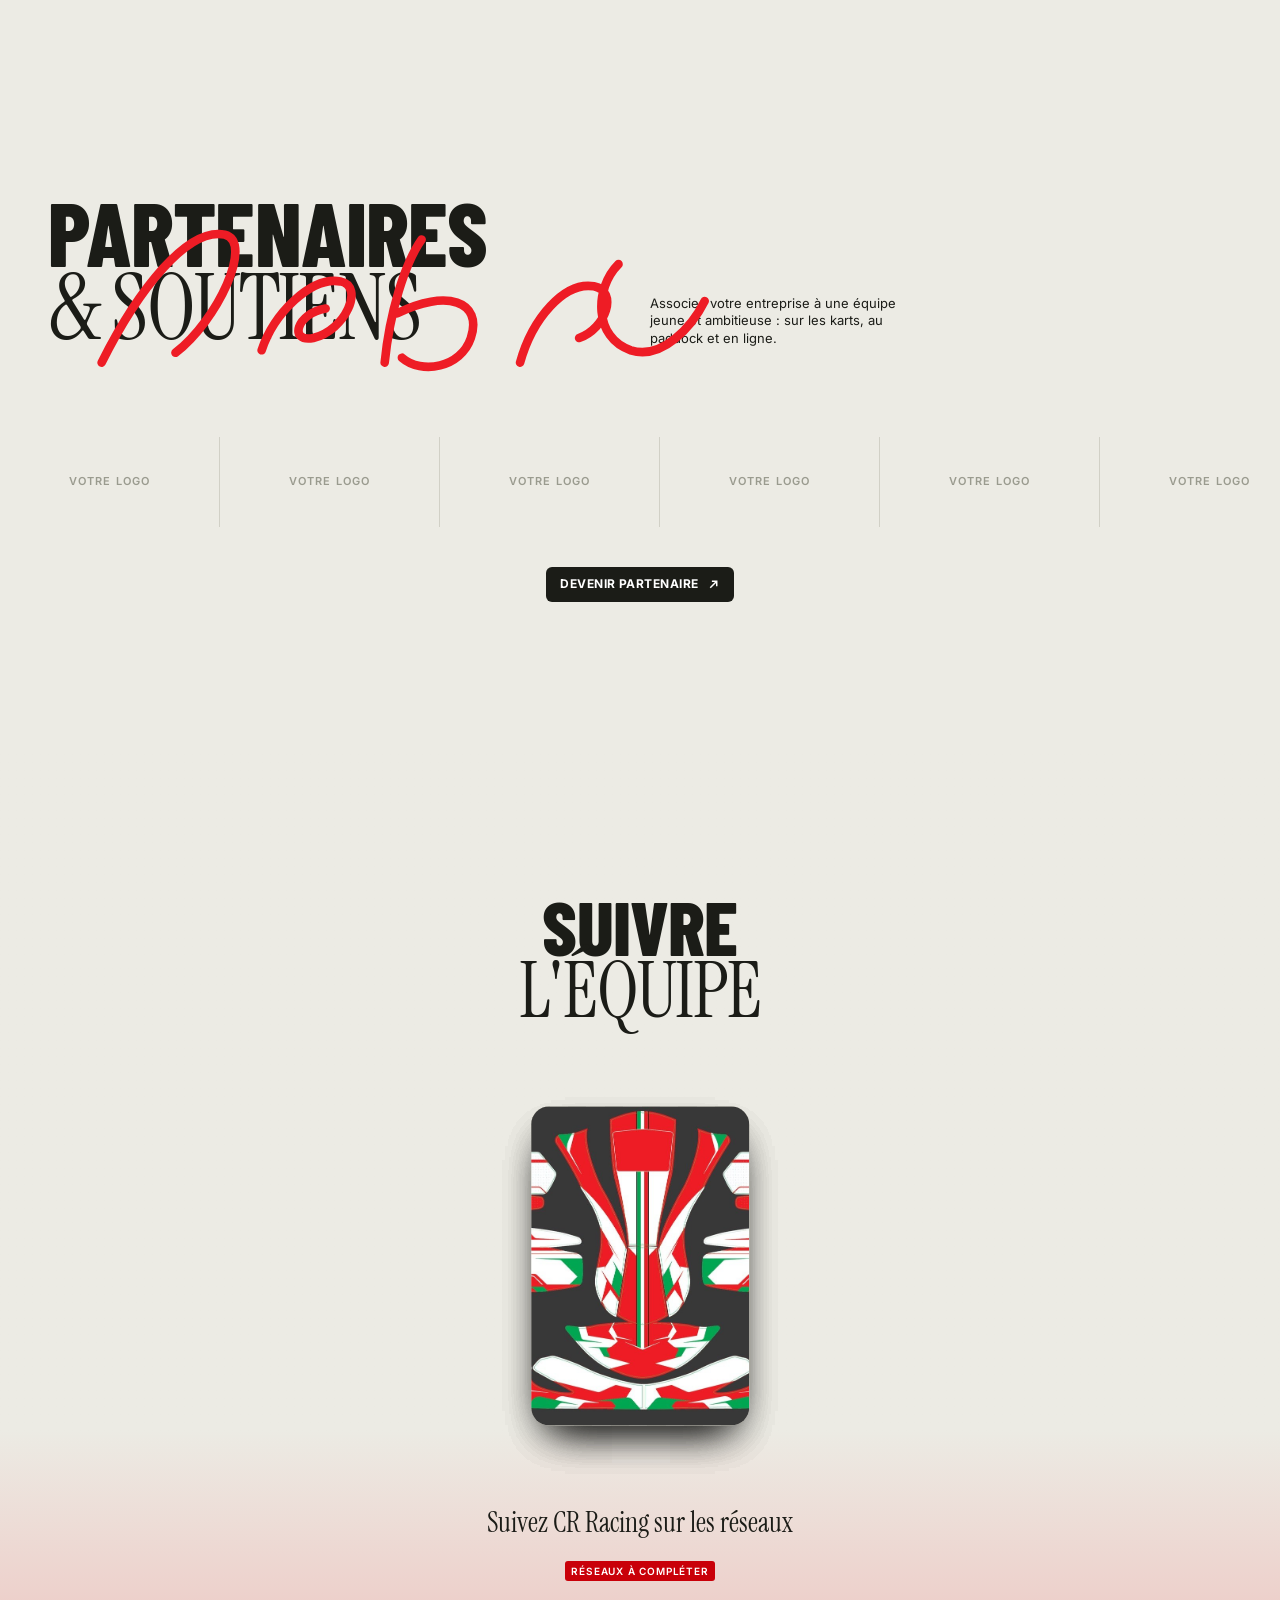
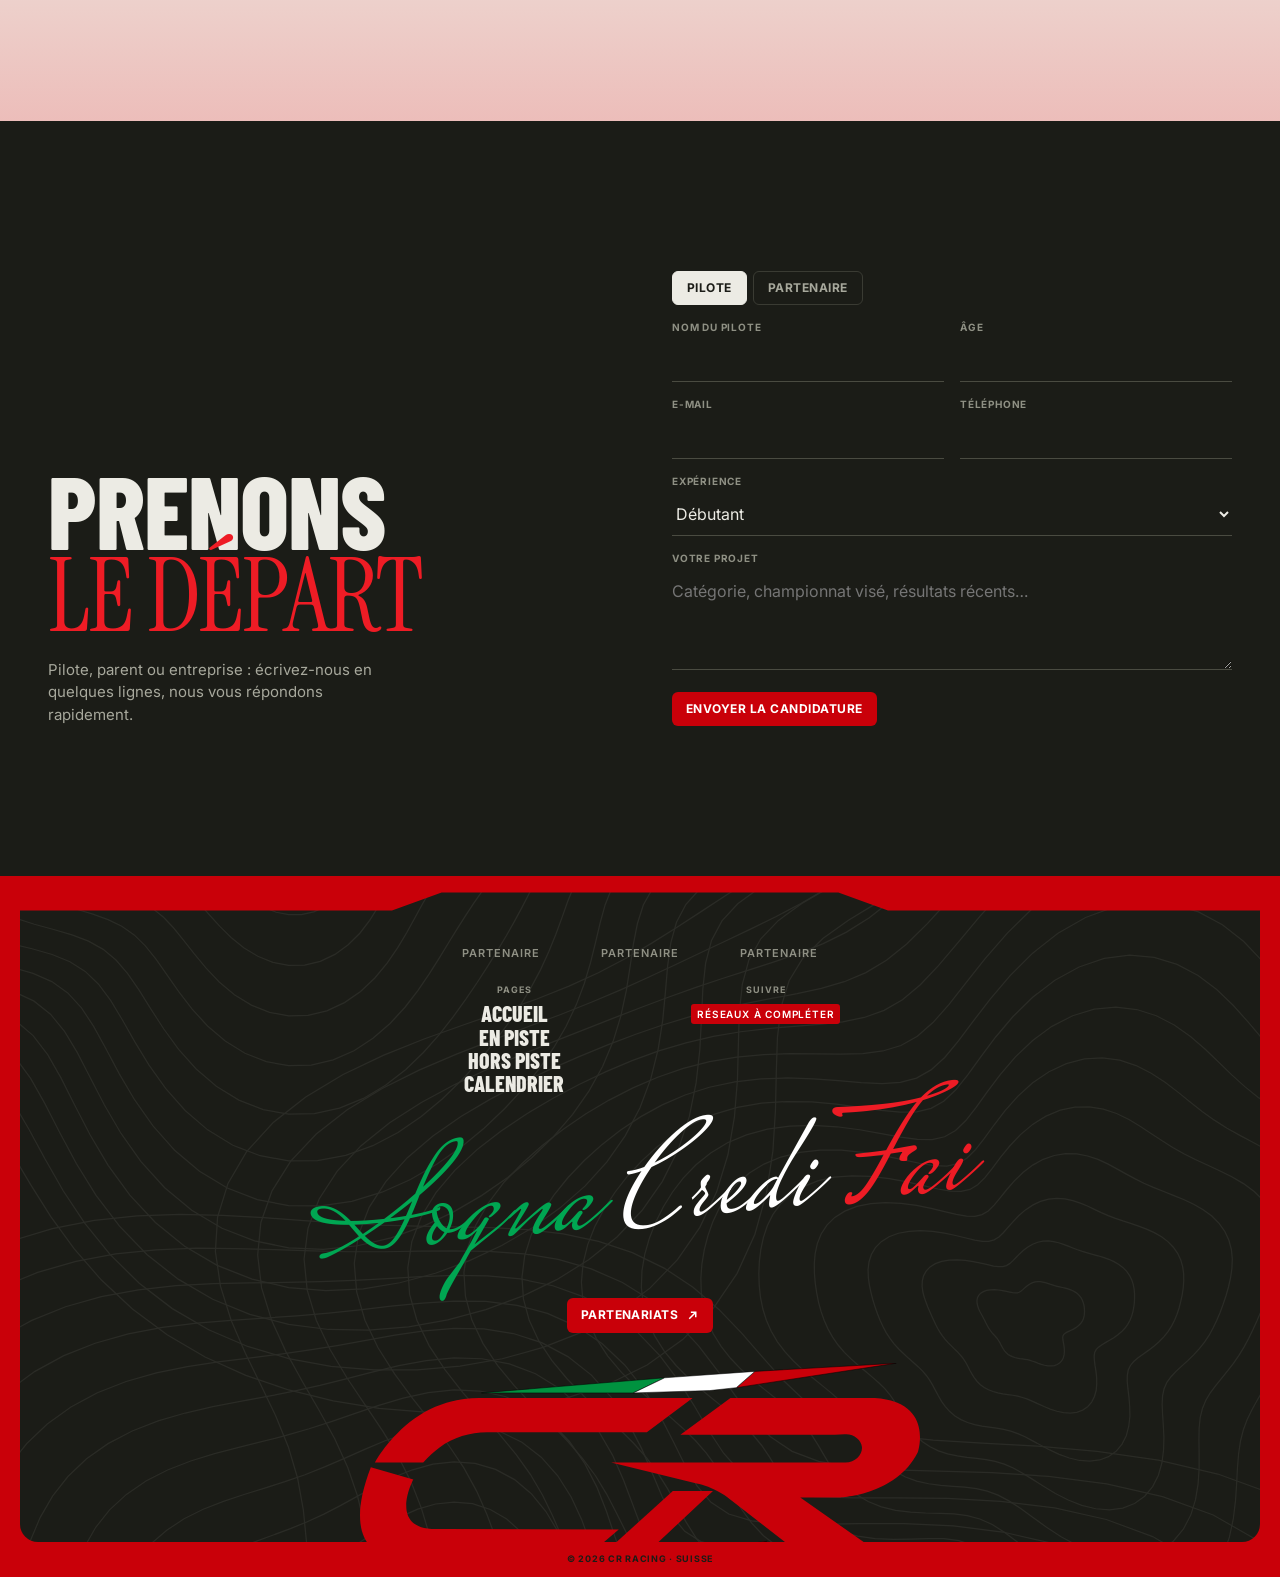
==== commit 74dee5bb: "CR Racing : slogan Sogna Credi Fai (écriture liée, vert/blanc/rouge), page d'attente épurée Co-Autho" ====
--- a/index.html
+++ b/index.html
@@ -9,6 +9,7 @@
 <link rel="preconnect" href="https://fonts.googleapis.com">
 <link rel="preconnect" href="https://fonts.gstatic.com" crossorigin>
 <link rel="stylesheet" href="https://fonts.googleapis.com/css2?family=Barlow+Condensed:wght@600;700;800&family=Instrument+Serif:ital@0;1&family=Inter:wght@400;500;600;700&display=swap">
+<link rel="preload" href="assets/fonts/mrs-saint-delafield.woff2" as="font" type="font/woff2" crossorigin>
 <link rel="stylesheet" href="styles.css">
 <link rel="icon" href="assets/logo-cr.svg" type="image/svg+xml">
 </head>
@@ -50,11 +51,11 @@
       <div class="hero-card">
         <div class="hero-photo ph"><span class="todo">Photo pilote / kart</span></div>
         <p class="card-label">Message de l'équipe</p>
-        <svg class="scribble s-hero" viewBox="0 0 400 220" aria-hidden="true"><path pathLength="1" d="M18 168c40-30 92-62 150-78 44-12 70 2 52 26-22 30-90 52-80 18 12-40 120-96 168-86 30 6 8 46-24 70-26 20-40 18-22-2 26-28 74-50 120-58"/><path pathLength="1" d="M70 196c80-22 170-40 260-46"/></svg>
-      </div>
+      </div>
+      <p class="motto m-hero" lang="it" aria-label="Sogna Credi Fai"><span aria-hidden="true"><span class="mg">Sogna</span> <span class="mw">Credi</span> <span class="mr">Fai</span></span></p>
       <div class="hero-lines" aria-hidden="true">
-        <div class="line" data-dir="-1"><span><b>À fond</b> <i>sur chaque</i> <b>tour</b> <i>à fond</i> <b>sur chaque tour</b> <i>à fond sur chaque</i> <b>tour</b></span></div>
-        <div class="line" data-dir="1"><span><i>Une équipe</i> <b>un seul objectif</b> <i>une équipe</i> <b>un seul objectif</b> <i>une équipe</i> <b>un seul objectif</b></span></div>
+        <div class="line" data-dir="-1"><span><b>Sogna</b> <i>Credi</i> <b>Fai</b> <i>Sogna</i> <b>Credi</b> <i>Fai</i> <b>Sogna</b> <i>Credi</i> <b>Fai</b></span></div>
+        <div class="line" data-dir="1"><span><i>Sogna</i> <b>Credi</b> <i>Fai</i> <b>Sogna</b> <i>Credi</i> <b>Fai</b> <i>Sogna</i> <b>Credi</b> <i>Fai</i></span></div>
       </div>
       <p class="scroll-hint" aria-hidden="true">Défiler</p>
     </div>
@@ -204,9 +205,7 @@
       <nav aria-label="Pages"><p>Pages</p><a href="#top">Accueil</a><a href="#en-piste">En piste</a><a href="#hors-piste">Hors piste</a><a href="#saison">Calendrier</a></nav>
       <div><p>Suivre</p><span class="todo">Réseaux à compléter</span></div>
     </div>
-    <p class="slogan"><span class="sans">Toujours</span> <span class="serif">plus vite.</span>
-      <svg class="scribble s-foot" viewBox="0 0 300 120" aria-hidden="true"><path pathLength="1" d="M10 90c30-50 70-80 96-70 20 8-10 50-34 52M120 86c20-40 50-60 70-52 16 8-4 36-24 40M200 80c30-10 60-40 90-70"/></svg>
-    </p>
+    <p class="motto m-foot" lang="it"><span class="mg">Sogna</span> <span class="mw">Credi</span> <span class="mr">Fai</span></p>
     <div class="foot-img"><img src="assets/logo-cr.svg" alt="" width="1087" height="437"></div>
     <a class="cta" href="#contact" data-tab="partenaire">Partenariats <svg viewBox="0 0 16 16" aria-hidden="true"><path d="M4 12 12 4M6 4h6v6" fill="none" stroke="currentColor" stroke-width="1.8"/></svg></a>
   </div>
--- a/styles.css
+++ b/styles.css
@@ -249,3 +249,13 @@
 html.lenis,html.lenis body{height:auto}
 .lenis.lenis-smooth{scroll-behavior:auto!important}
 .lenis.lenis-stopped{overflow:hidden}
+
+/* Slogan « Sogna Credi Fai » en écriture liée (Mrs Saint Delafield, licence OFL) */
+@font-face{font-family:"CR Signature";src:url(assets/fonts/mrs-saint-delafield.woff2) format("woff2");font-display:swap}
+.motto{margin:0;font:400 1em/1 "CR Signature","Brush Script MT",cursive;color:var(--red-hi);text-transform:none;letter-spacing:0;white-space:nowrap}
+.m-hero{position:absolute;left:50%;top:50%;z-index:4;font-size:clamp(56px,17vw,200px);pointer-events:none;
+  transform:translate(-50%,-50%) rotate(-7deg);text-shadow:0 4px 24px rgba(0,0,0,.25)}
+.m-hero span{display:inline-block;padding:0 .25em;clip-path:inset(-20% calc((1 - var(--p2)) * 100%) -20% 0)}
+.m-foot{position:relative;font-size:clamp(70px,11vw,160px);transform:rotate(-6deg);margin:10px 0 0}
+.motto .mg{color:#00a652}.motto .mw{color:#fff}.motto .mr{color:var(--red-hi)}
+.m-hero{text-shadow:0 2px 6px rgba(0,0,0,.45),0 6px 28px rgba(0,0,0,.35)}
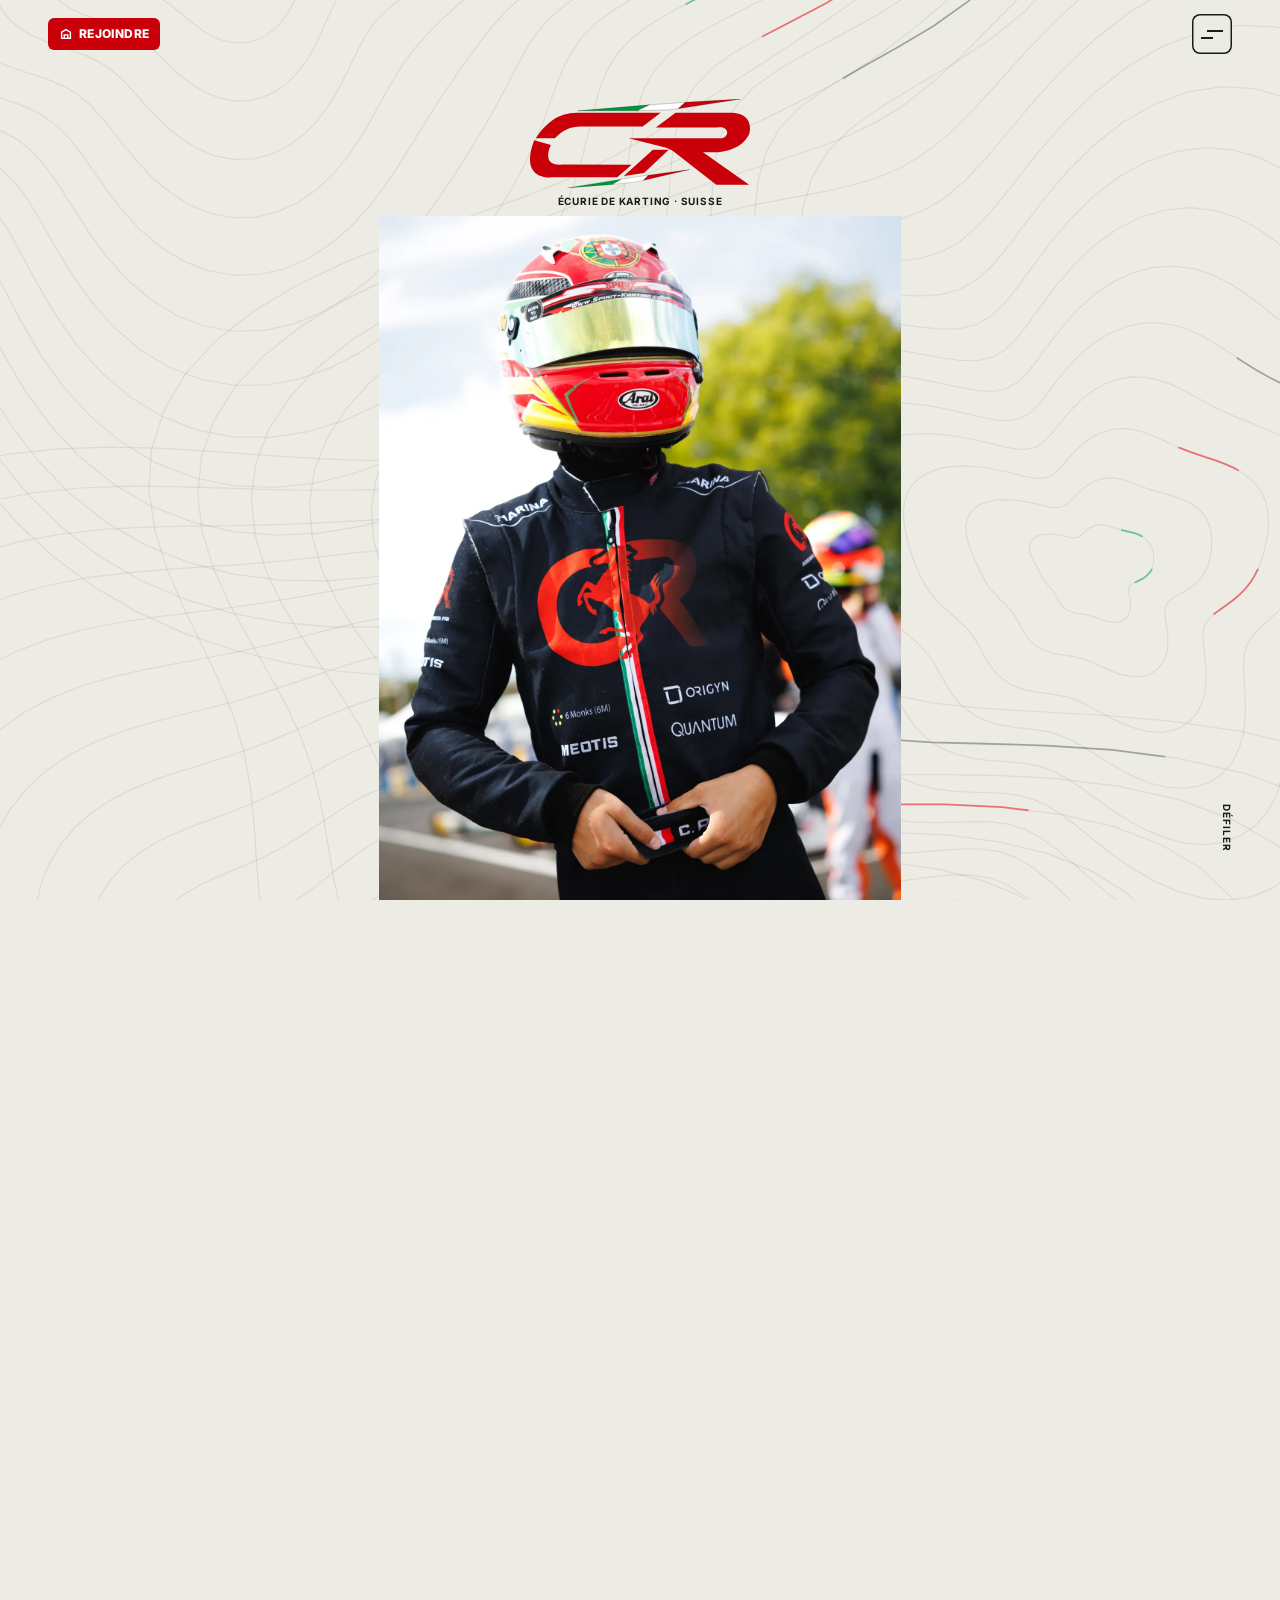
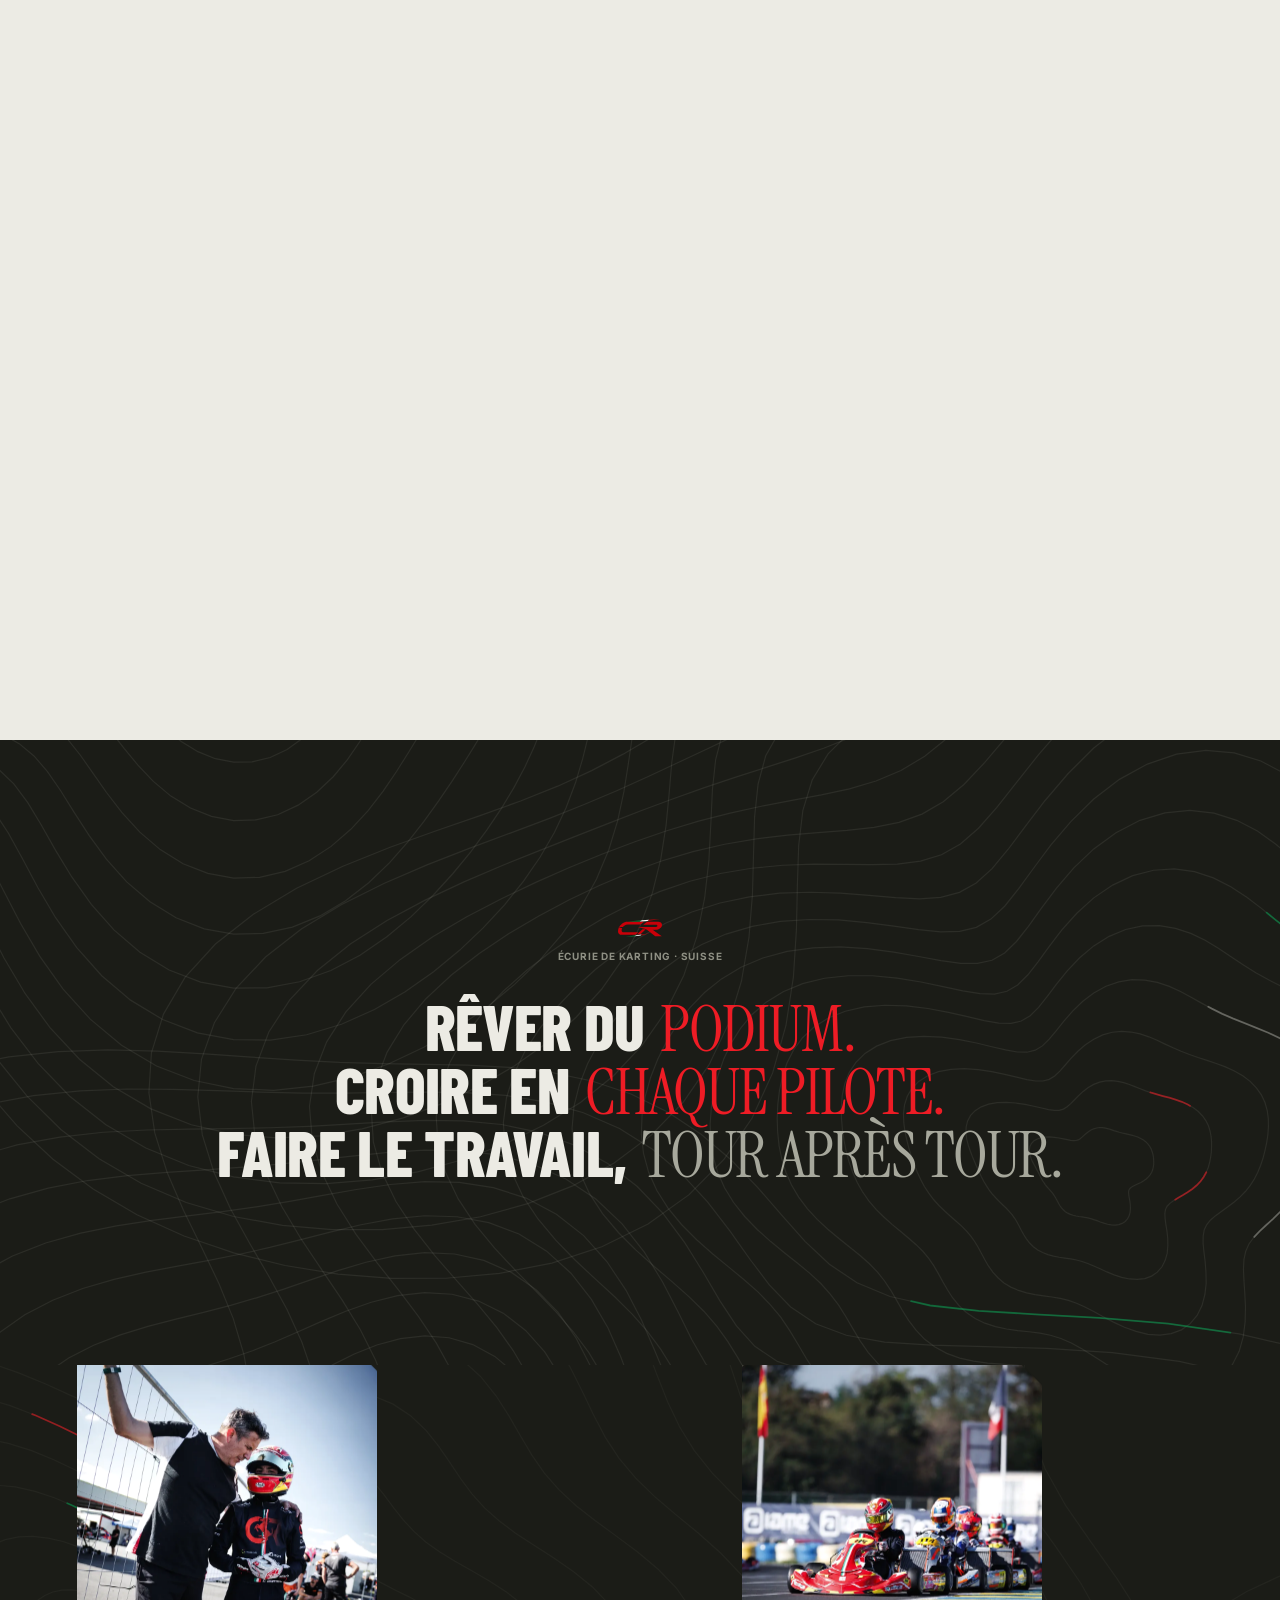
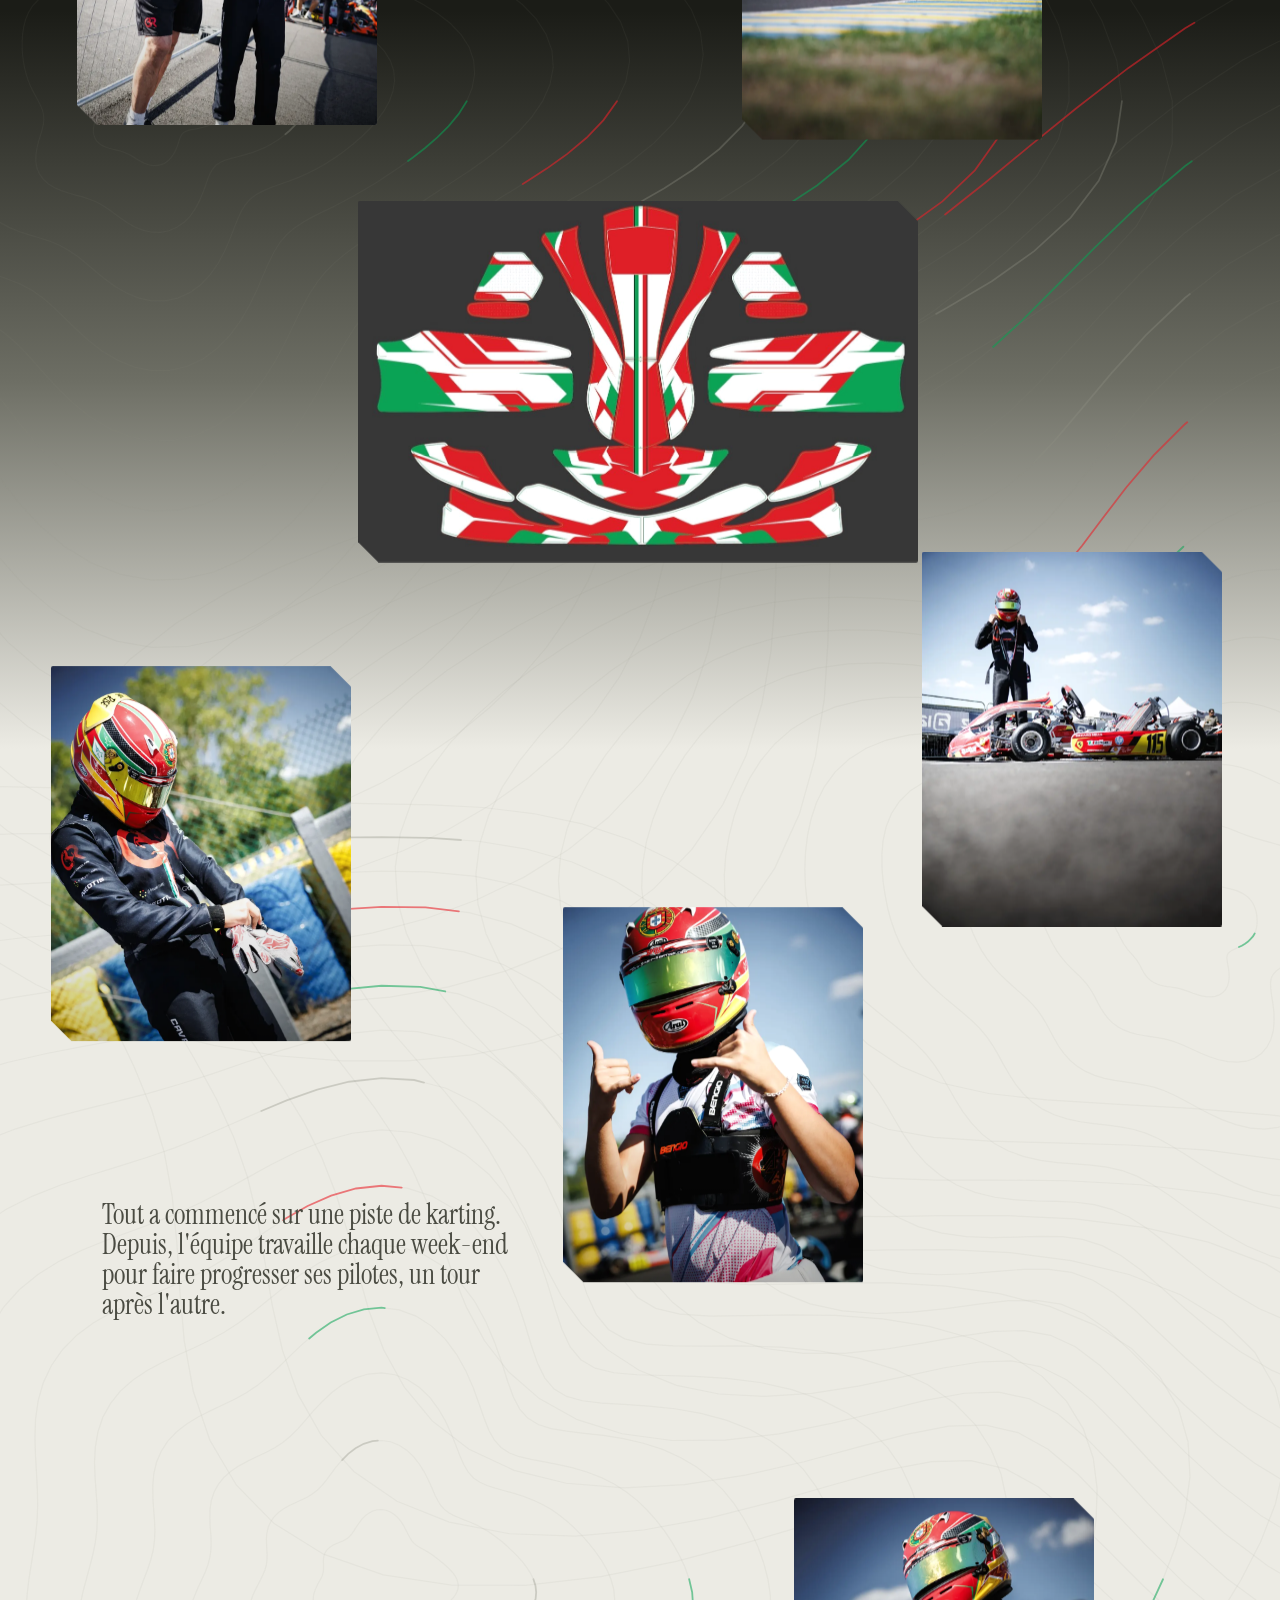
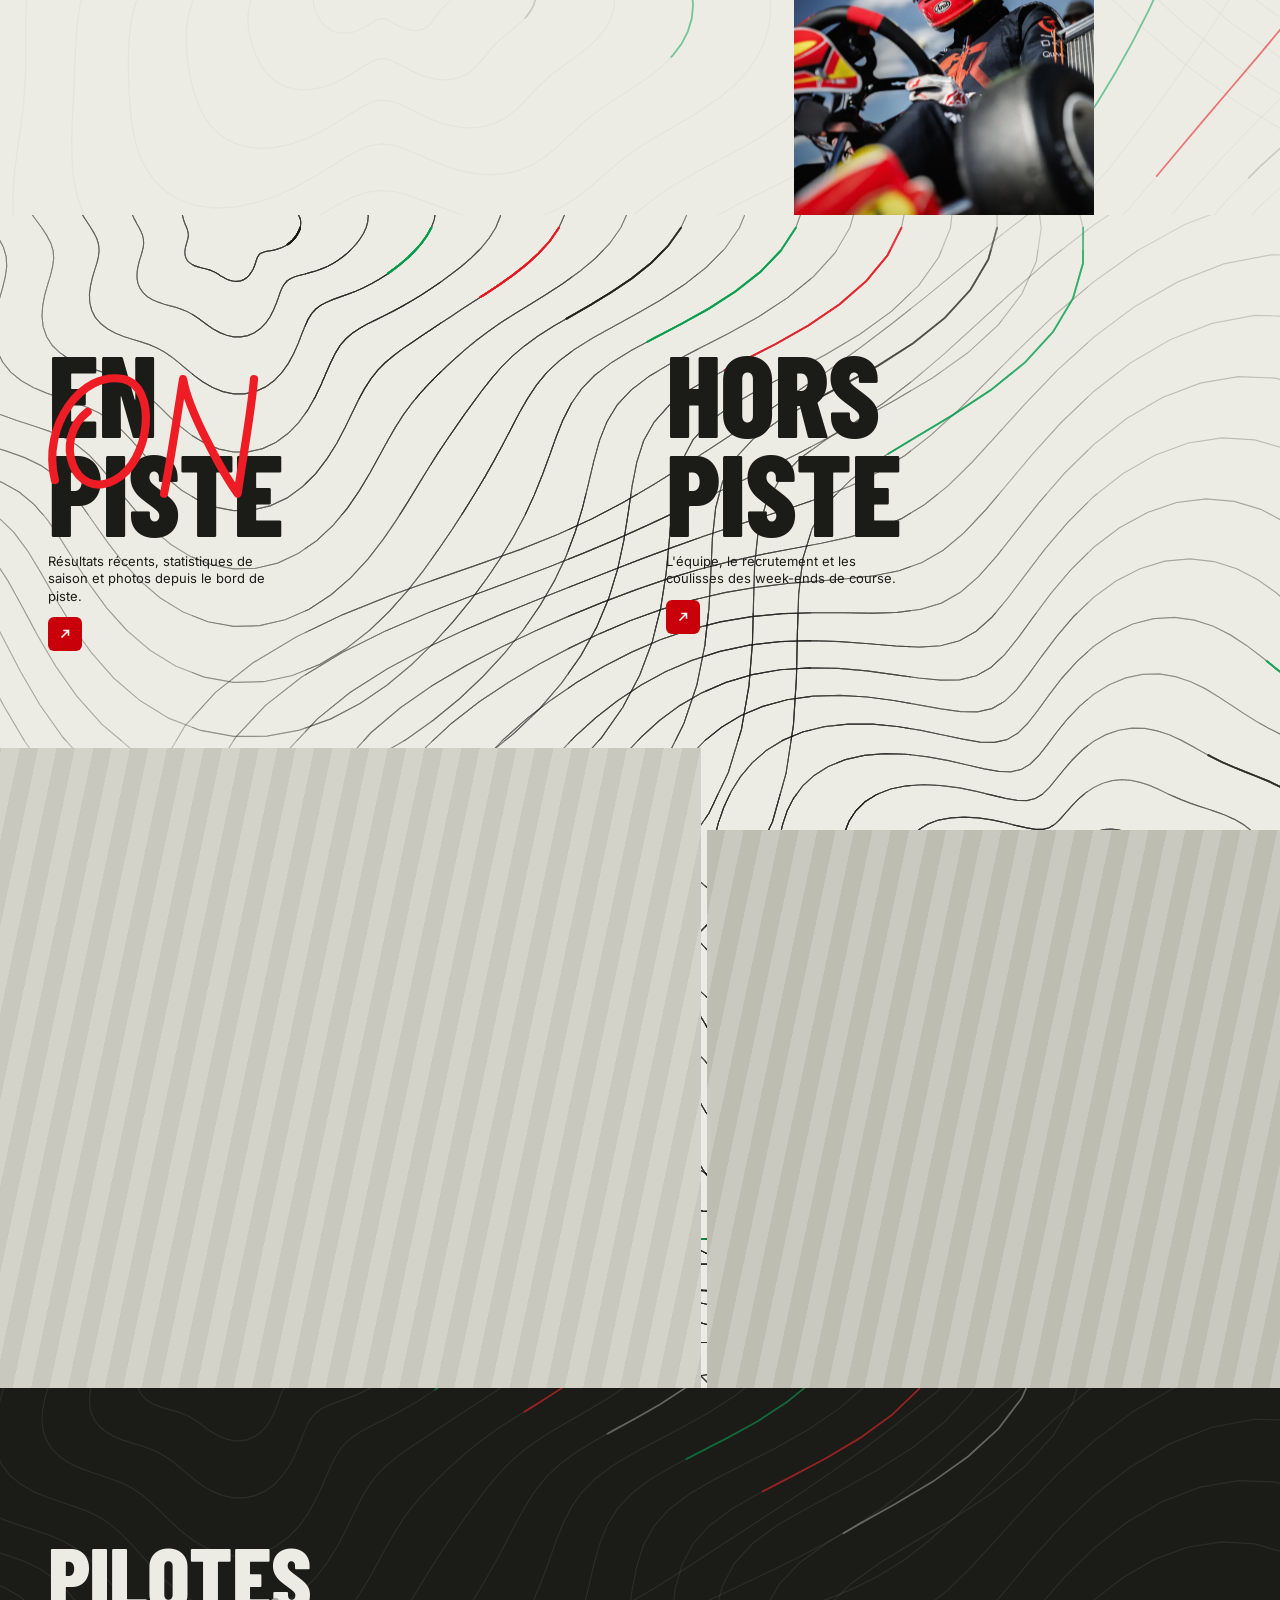
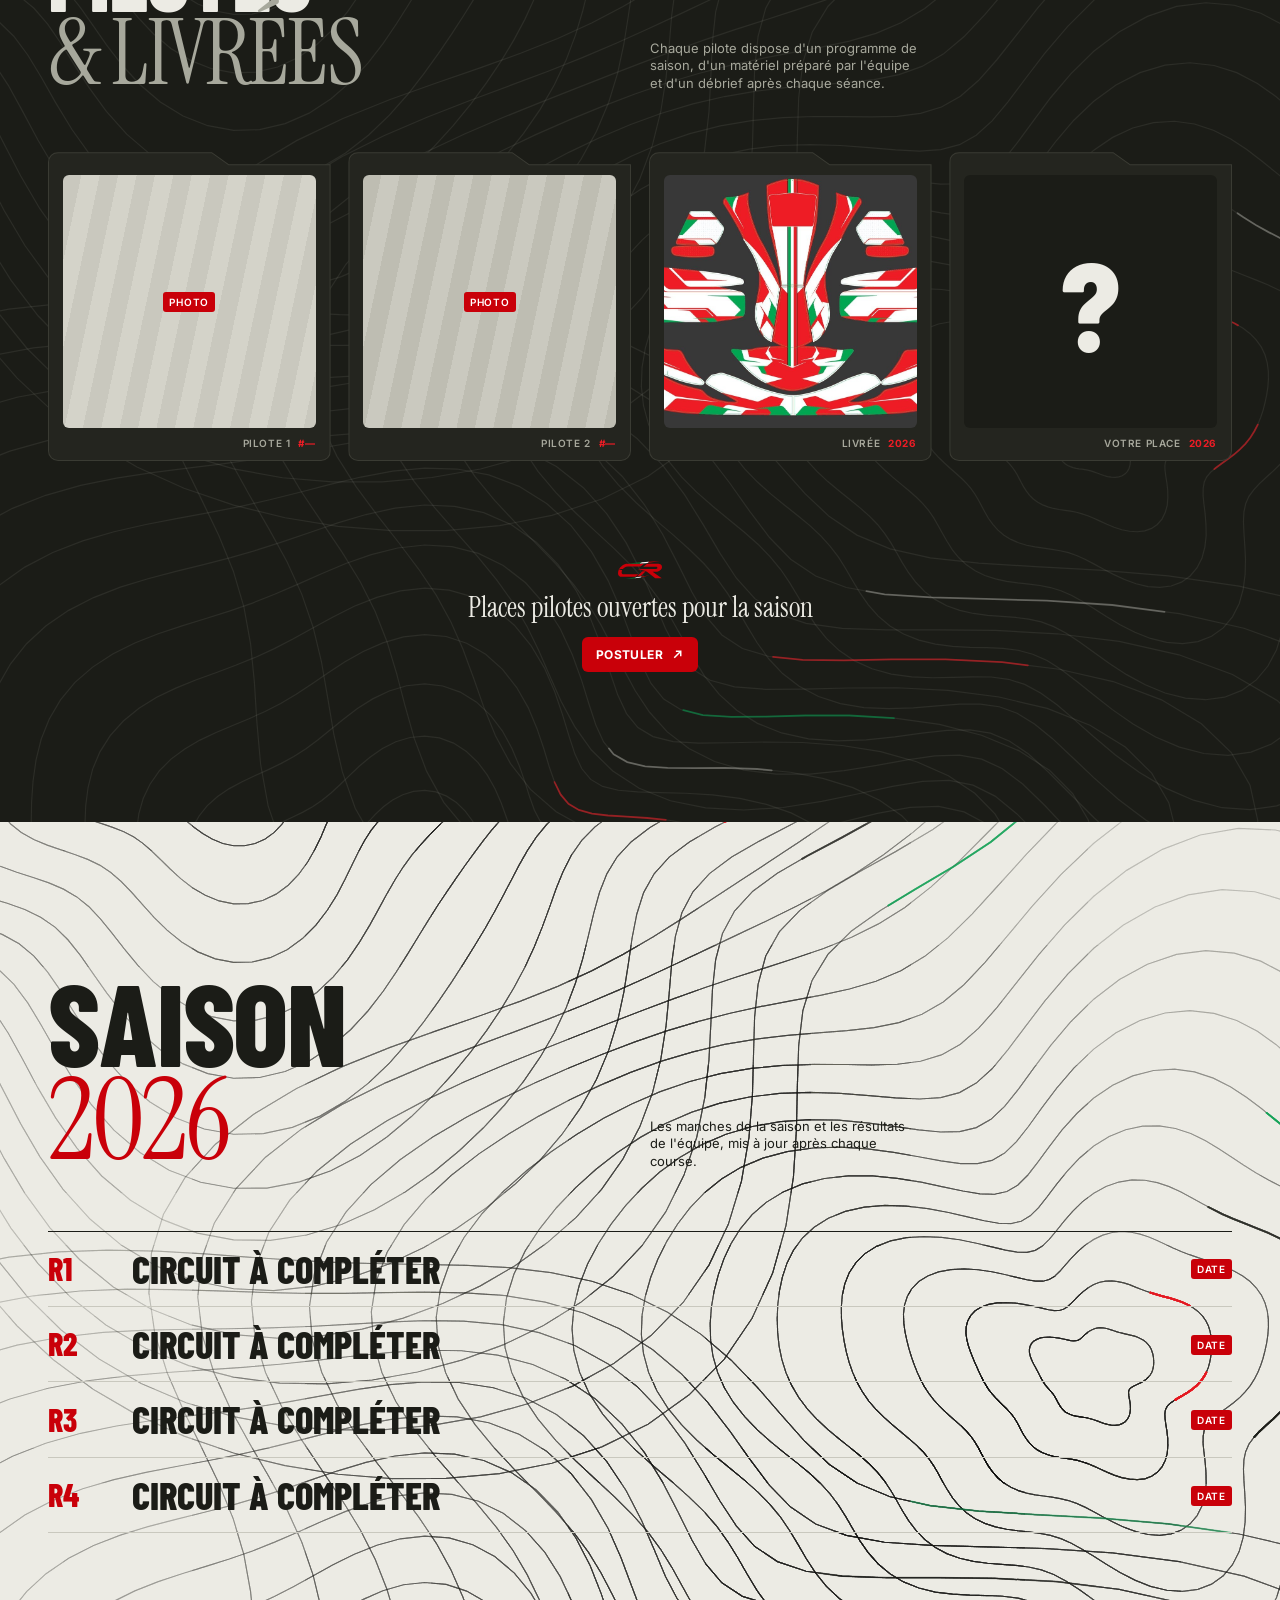
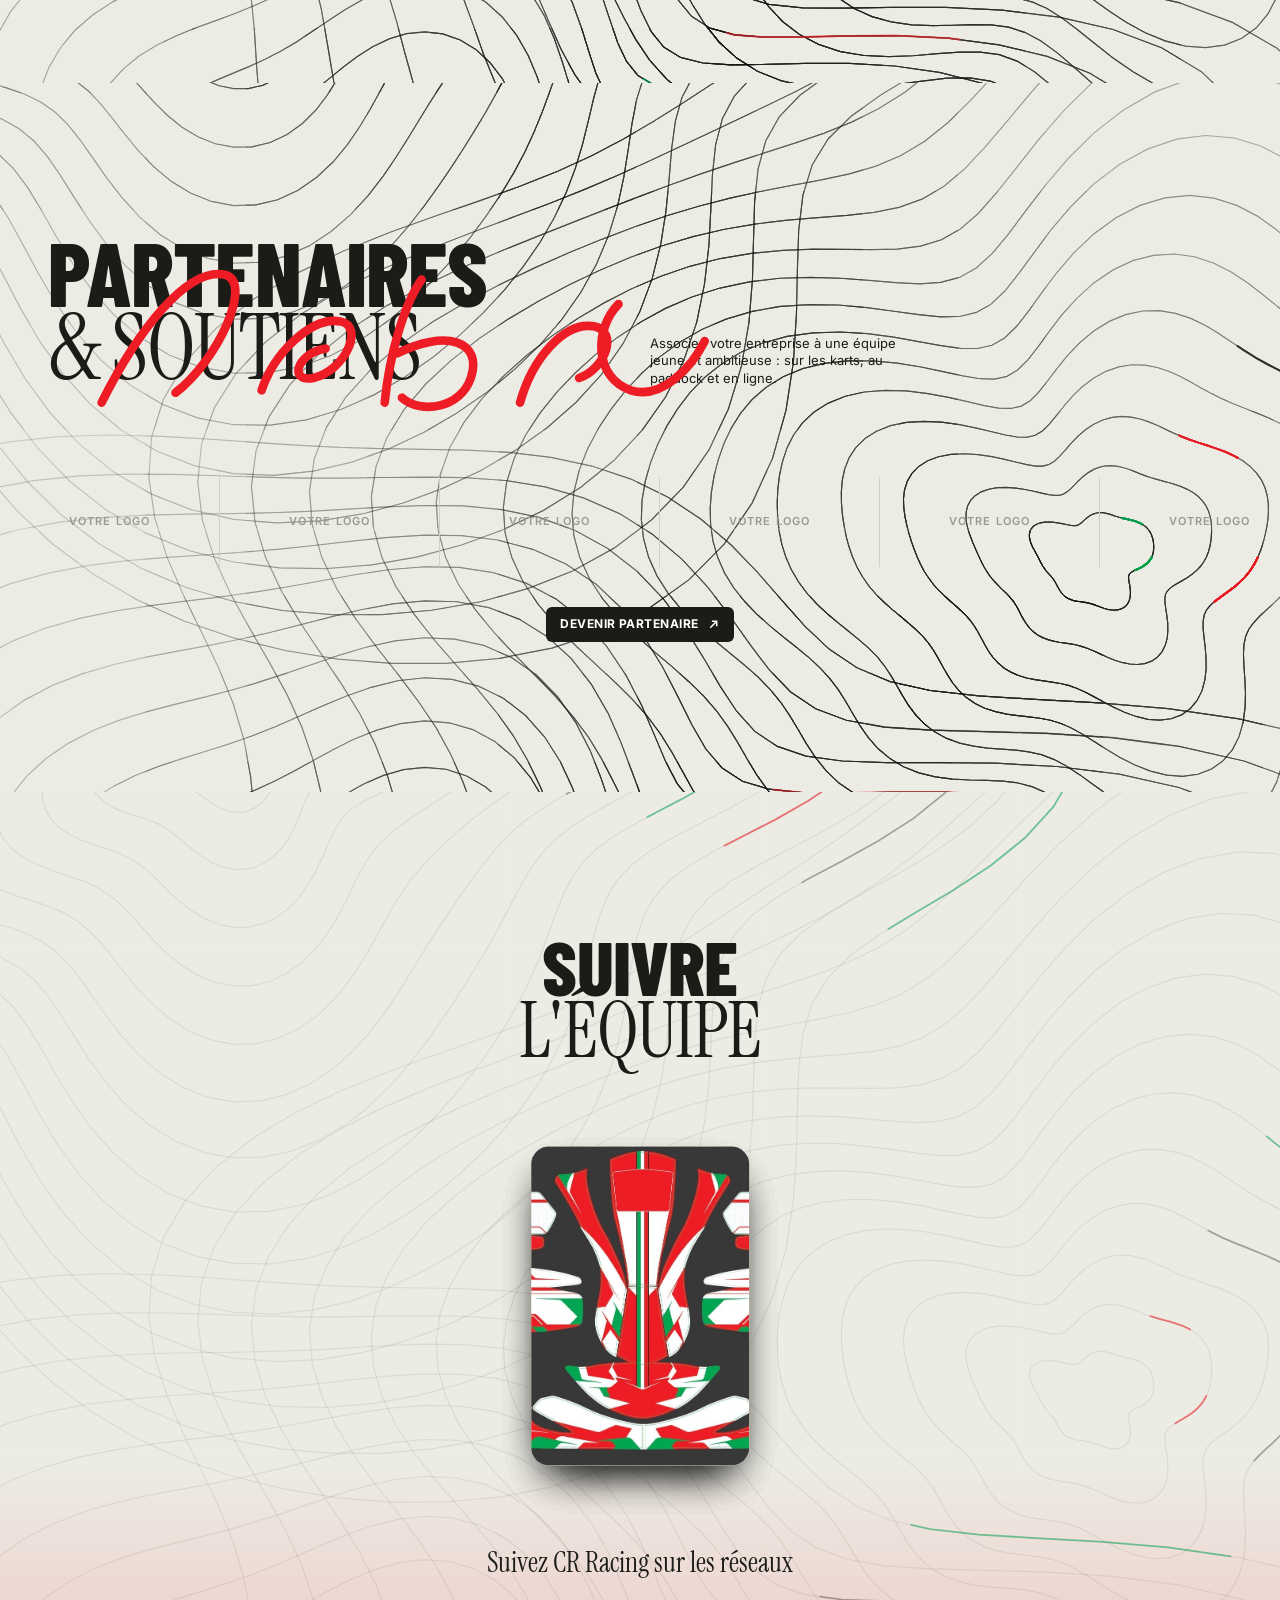
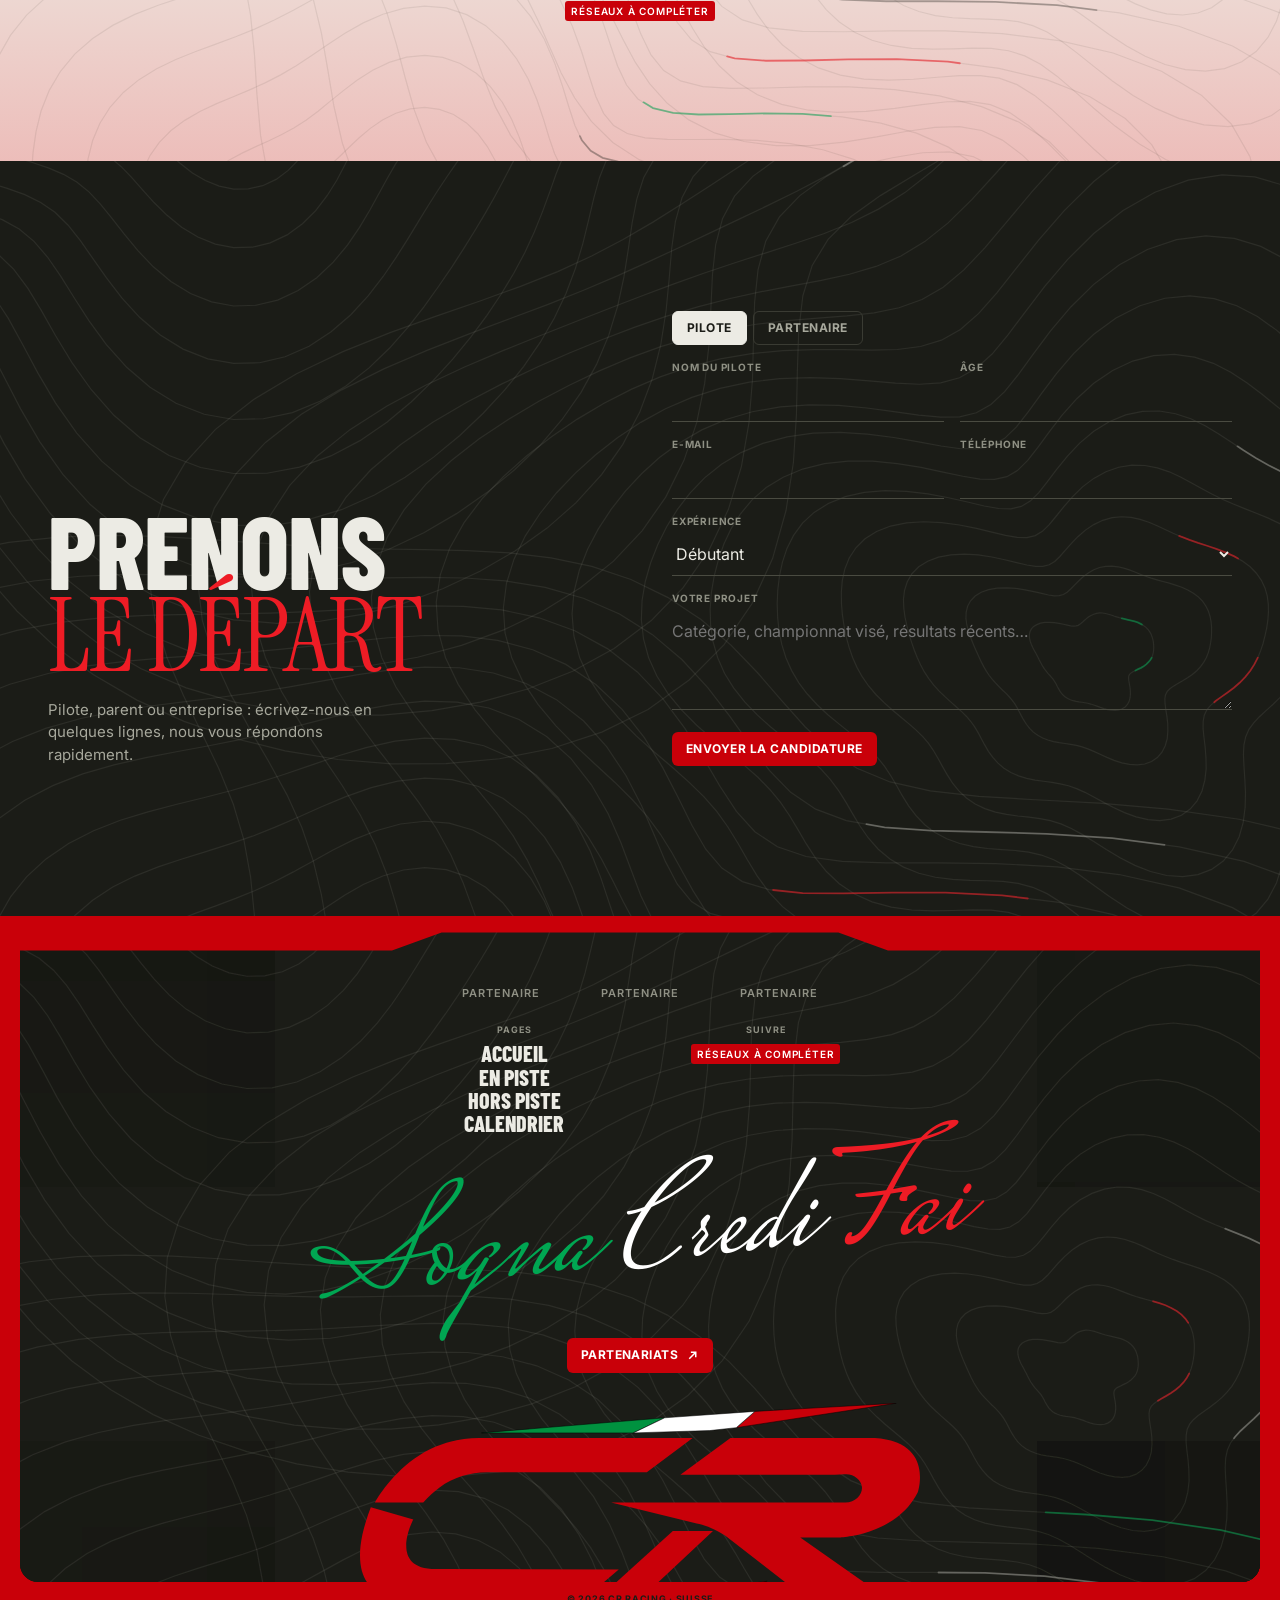
==== commit 548ef301: "CR Racing : photos (accueil + collage), logo seul à l'accueil, nouveau manifeste, finition des photo" ====
--- a/index.html
+++ b/index.html
@@ -44,12 +44,14 @@
     <div class="hero-pin">
       <div class="topo" aria-hidden="true"></div>
       <div class="hero-title">
-        <img class="hero-mark" src="assets/logo-cr.svg" alt="" width="1087" height="437">
-        <h1><span class="sans">CR</span><span class="serif">Racing</span></h1>
+        <h1 class="hero-logo-title"><img class="hero-mark" src="assets/logo-cr.svg" alt="CR Racing" width="1087" height="437"></h1>
         <p class="tag">Écurie de karting · Suisse</p>
       </div>
       <div class="hero-card">
-        <div class="hero-photo ph"><span class="todo">Photo pilote / kart</span></div>
+        <div class="hero-photo"><picture>
+          <source type="image/webp" srcset="assets/photos/accueil-800.webp 800w, assets/photos/accueil-1400.webp 1400w" sizes="100vw">
+          <img src="assets/photos/accueil-1400.jpg" srcset="assets/photos/accueil-800.jpg 800w, assets/photos/accueil-1400.jpg 1400w" sizes="100vw" alt="Pilote CR Racing en combinaison et casque, avant le départ" width="1400" height="2099" fetchpriority="high">
+        </picture></div>
         <p class="card-label">Message de l'équipe</p>
       </div>
       <p class="motto m-hero" lang="it" aria-label="Sogna Credi Fai"><span aria-hidden="true"><span class="mg">Sogna</span> <span class="mw">Credi</span> <span class="mr">Fai</span></span></p>
@@ -63,25 +65,28 @@
 
   <!-- 2. Manifeste -->
   <section class="manifesto">
+    <div class="topo" aria-hidden="true"></div>
     <img class="mini-mark" src="assets/logo-cr.svg" alt="" width="1087" height="437">
     <p class="tag light">Écurie de karting · Suisse</p>
-    <p class="big-statement"><span class="sans">Préparer le</span> <span class="serif hl">matériel</span><span class="sans">, lire les</span> <span class="serif hl">données</span><span class="sans">, aller chercher</span> <span class="serif hl">chaque dixième</span><span class="sans">. Une équipe</span> <span class="serif">en piste</span> <span class="sans">comme</span> <span class="serif">hors piste.</span></p>
+    <p class="big-statement"><span class="st"><span class="sans">Rêver du</span> <span class="serif hl">podium.</span></span> <span class="st"><span class="sans">Croire en</span> <span class="serif hl">chaque pilote.</span></span> <span class="st"><span class="sans">Faire le travail,</span> <span class="serif">tour après tour.</span></span></p>
   </section>
 
   <!-- 3. Collage photo en parallaxe, le fond passe du noir au clair -->
   <section class="collage" aria-label="L'équipe en images">
-    <figure class="c-item" style="--x:6%;--y:4%;--w:30%" data-speed="-.12"><div class="ph"></div><figcaption>Paddock, 2026</figcaption></figure>
-    <figure class="c-item" style="--x:58%;--y:0%;--w:34%" data-speed=".18"><div class="ph alt"></div><figcaption>Départ, 2026</figcaption></figure>
-    <figure class="c-item" style="--x:28%;--y:20%;--w:44%" data-speed=".05"><img src="assets/livree.jpg" alt="Planche des stickers de la livrée CR Racing" loading="lazy" width="1245" height="804"><figcaption>La livrée</figcaption></figure>
-    <figure class="c-item" style="--x:72%;--y:38%;--w:24%" data-speed="-.2"><div class="ph"></div><figcaption>Réglages, 2026</figcaption></figure>
-    <figure class="c-item" style="--x:4%;--y:44%;--w:32%" data-speed=".22"><div class="ph alt"></div><figcaption>Grille, 2026</figcaption></figure>
-    <figure class="c-item" style="--x:44%;--y:58%;--w:26%" data-speed="-.08"><div class="ph"></div><figcaption>Podium, 2026</figcaption></figure>
+    <div class="topo" aria-hidden="true"></div>
+    <figure class="c-item" style="--x:6%;--y:4%;--w:30%" data-speed="-.12"><picture><source type="image/webp" srcset="assets/photos/paddock-900.webp"><img src="assets/photos/paddock-900.jpg" alt="Un membre de l'équipe et le pilote au paddock" loading="lazy" width="900" height="1349" style="object-position:50% 30%"></picture></figure>
+    <figure class="c-item" style="--x:58%;--y:0%;--w:34%" data-speed=".18"><picture><source type="image/webp" srcset="assets/photos/depart-900.webp"><img src="assets/photos/depart-900.jpg" alt="Karts alignés sur la grille avant le départ" loading="lazy" width="900" height="1349" style="object-position:50% 45%"></picture></figure>
+    <figure class="c-item" style="--x:28%;--y:20%;--w:44%" data-speed=".05"><img src="assets/livree.jpg" alt="Planche des stickers de la livrée CR Racing" loading="lazy" width="1245" height="804"></figure>
+    <figure class="c-item" style="--x:72%;--y:38%;--w:24%" data-speed="-.2"><picture><source type="image/webp" srcset="assets/photos/reglages-900.webp"><img src="assets/photos/reglages-900.jpg" alt="Le pilote debout derrière son kart avant de partir en piste" loading="lazy" width="900" height="1349" style="object-position:50% 18%"></picture></figure>
+    <figure class="c-item" style="--x:4%;--y:44%;--w:32%" data-speed=".22"><picture><source type="image/webp" srcset="assets/photos/grille-900.webp"><img src="assets/photos/grille-900.jpg" alt="Le pilote enfile ses gants sur la grille" loading="lazy" width="900" height="1349" style="object-position:50% 35%"></picture></figure>
+    <figure class="c-item" style="--x:44%;--y:58%;--w:26%" data-speed="-.08"><picture><source type="image/webp" srcset="assets/photos/podium-900.webp"><img src="assets/photos/podium-900.jpg" alt="Le pilote fait le signe des cornes après la course" loading="lazy" width="900" height="1349" style="object-position:50% 30%"></picture></figure>
     <p class="c-text" style="--x:8%;--y:70%">Tout a commencé sur une piste de karting. Depuis, l'équipe travaille chaque week-end pour faire progresser ses pilotes, un tour après l'autre.</p>
-    <figure class="c-item" style="--x:62%;--y:84%;--w:28%" data-speed=".08"><div class="ph alt"></div><figcaption>Coulisses, 2026</figcaption></figure>
+    <figure class="c-item" style="--x:62%;--y:84%;--w:28%" data-speed=".08"><picture><source type="image/webp" srcset="assets/photos/coulisse-900.webp"><img src="assets/photos/coulisse-900.jpg" alt="Le pilote dans son kart, prêt à partir" loading="lazy" width="900" height="1349" style="object-position:50% 30%"></picture></figure>
   </section>
 
   <!-- 4. En piste / Hors piste -->
   <section class="tracks">
+    <div class="topo" aria-hidden="true"></div>
     <div class="track" id="en-piste">
       <h2><span class="sans">En</span><span class="sans">piste</span></h2>
       <svg class="scribble s-track" viewBox="0 0 220 160" aria-hidden="true"><path pathLength="1" d="M30 110c-10-40 20-80 50-74 26 6 20 60-6 74-30 16-46-30-20-50M110 120c6-30 10-60 14-84 4 24 30 70 40 84 4-28 10-60 12-84"/></svg>
@@ -101,6 +106,7 @@
 
   <!-- 5. Galerie de cartes à encoche : pilotes et livrées -->
   <section class="hall" id="equipe">
+    <div class="topo" aria-hidden="true"></div>
     <div class="hall-head">
       <h2><span class="sans">Pilotes</span><span class="serif">&amp; livrées</span></h2>
       <p>Chaque pilote dispose d'un programme de saison, d'un matériel préparé par l'équipe et d'un débrief après chaque séance.</p>
@@ -120,6 +126,7 @@
 
   <!-- 6. Saison -->
   <section class="season" id="saison">
+    <div class="topo" aria-hidden="true"></div>
     <div class="season-head">
       <h2><span class="sans">Saison</span><span class="serif">2026</span></h2>
       <p>Les manches de la saison et les résultats de l'équipe, mis à jour après chaque course.</p>
@@ -134,6 +141,7 @@
 
   <!-- 7. Partenaires : mot manuscrit + logos qui défilent -->
   <section class="partners" id="partenaires">
+    <div class="topo" aria-hidden="true"></div>
     <div class="partners-head">
       <h2><span class="sans">Partenaires</span><span class="serif">&amp; soutiens</span></h2>
       <svg class="scribble s-partners" viewBox="0 0 520 200" aria-hidden="true"><path pathLength="1" d="M20 150c30-60 70-110 100-104 24 6-6 70-40 96M150 140c10-30 40-60 64-56 20 4 4 40-22 46-20 4-14-20 10-24M250 150c4-40 16-80 30-100M260 110c40-20 70-10 60 20-8 24-40 30-56 16M360 150c10-36 36-66 60-62 20 4 10 34-12 42M440 70c-20 20-20 60 10 70 26 8 50-20 60-40"/></svg>
@@ -147,6 +155,7 @@
 
   <!-- 8. Réseaux : éventail de cartes qui s'ouvre au défilement -->
   <section class="social" data-fan>
+    <div class="topo" aria-hidden="true"></div>
     <h2><span class="sans">Suivre</span><span class="serif">l'équipe</span></h2>
     <div class="fan" aria-hidden="true">
       <div class="f-card ph"></div><div class="f-card ph alt"></div><div class="f-card"><img src="assets/livree.jpg" alt="" loading="lazy"></div><div class="f-card ph alt"></div><div class="f-card ph"></div>
@@ -157,6 +166,7 @@
 
   <!-- 9. Contact -->
   <section class="contact" id="contact">
+    <div class="topo" aria-hidden="true"></div>
     <div class="contact-head">
       <h2><span class="sans">Prenons</span><span class="serif">le départ</span></h2>
       <p>Pilote, parent ou entreprise : écrivez-nous en quelques lignes, nous vous répondons rapidement.</p>
--- a/styles.css
+++ b/styles.css
@@ -91,7 +91,8 @@
   background:color-mix(in srgb,var(--ink) calc(var(--p1) * 100%),var(--paper));
   color:color-mix(in srgb,var(--paper) calc(var(--p1) * 100%),var(--ink))}
 .hero-title{position:absolute;left:0;right:0;top:clamp(70px,11vh,110px);text-align:center;display:grid;justify-items:center;gap:8px;z-index:2;opacity:calc(1 - var(--p1) * 1.4);transform:translateY(calc(var(--p1) * -40px))}
-.hero-mark{width:48px;height:auto}
+.hero-mark{width:clamp(150px,18vw,220px);height:auto}
+.hero-logo-title{margin:0;line-height:0}
 .hero h1{font-size:clamp(42px,8vw,110px);line-height:.85;display:flex;gap:.18em;justify-content:center}
 .hero h1 .serif{font-weight:400}
 .hero-card{position:absolute;left:50%;bottom:0;width:100%;height:76%;transform-origin:50% 60%;
@@ -117,7 +118,7 @@
 .manifesto{position:relative;background:var(--ink);color:var(--paper);text-align:center;padding:clamp(80px,14vw,180px) var(--pad);display:grid;justify-items:center;gap:14px}
 .mini-mark{width:44px;height:auto}
 .tag.light{color:#8f9084}
-.big-statement{max-width:1100px;margin-top:22px;font-size:clamp(34px,6vw,86px);line-height:.92;text-transform:uppercase}
+.big-statement{max-width:1200px;margin-top:22px;font-size:clamp(30px,5vw,74px);line-height:.92;text-transform:uppercase}
 .big-statement .serif{color:#a7a89c}
 .big-statement .hl{color:var(--red-hi)}
 
@@ -259,3 +260,63 @@
 .m-foot{position:relative;font-size:clamp(70px,11vw,160px);transform:rotate(-6deg);margin:10px 0 0}
 .motto .mg{color:#00a652}.motto .mw{color:#fff}.motto .mr{color:var(--red-hi)}
 .m-hero{text-shadow:0 2px 6px rgba(0,0,0,.45),0 6px 28px rgba(0,0,0,.35)}
+.hero-photo picture,.hero-photo img{display:block;width:100%;height:100%}
+.hero-photo img{object-fit:cover;object-position:50% 22%}
+@media (min-width:761px){.hero-card{width:min(92vw,58vh)}.hero-photo img{object-position:50% 18%}}
+.c-item picture{display:block}
+.c-item picture img{width:100%;aspect-ratio:4/5;height:auto;object-fit:cover;border-radius:2px;background:#cfcec5}
+@media (min-width:900px){
+  .collage{height:2050px}
+  .c-item{width:min(max(var(--w),110px),300px)}
+  .c-item:nth-of-type(3){width:min(var(--w),560px)}
+}
+.big-statement .st{display:block}
+
+/* Lignes topographiques animées (même effet que la page d'attente) */
+.manifesto,.hall,.contact{position:relative;overflow:hidden}
+.hall > :not(.topo),.contact > :not(.topo),.manifesto > :not(.topo){position:relative;z-index:1}
+.topo.live{background:none;-webkit-mask:none;mask:none;opacity:1;overflow:hidden}
+.topo-live{position:absolute;inset:-6%;width:112%;height:112%;pointer-events:none;overflow:visible;transition:transform 1.6s var(--ease)}
+.topo-live .base path{fill:none;stroke:currentColor;stroke-opacity:.08;stroke-width:1.2;vector-effect:non-scaling-stroke}
+.topo-live .glow path{fill:none;stroke-width:1.8;stroke-linecap:round;vector-effect:non-scaling-stroke;stroke-dasharray:70 930;stroke-dashoffset:0;opacity:.55}
+.topo-live .glow path:nth-child(3n){stroke:var(--red-hi)}
+.topo-live .glow path:nth-child(3n+1){stroke:currentColor;opacity:.3}
+.topo-live .glow path:nth-child(3n+2){stroke:#00a652;opacity:.5}
+@media (prefers-reduced-motion:no-preference){
+  .topo-live .base{animation:topoBreathe 18s ease-in-out infinite alternate;transform-origin:50% 50%}
+  .topo-live .glow path{animation:topoRun var(--d,16s) linear var(--delay,0s) infinite}
+}
+@media (prefers-reduced-motion:reduce){.topo-live .glow{display:none}}
+@keyframes topoRun{to{stroke-dashoffset:-1000}}
+@keyframes topoBreathe{from{transform:scale(1) rotate(0deg)}to{transform:scale(1.04) rotate(.8deg)}}
+
+/* Photos du collage : coins coupés, dévoilement en balayage, zoom au survol */
+.c-item{--cut:clamp(12px,1.6vw,24px);counter-increment:shot}
+.collage{counter-reset:shot}
+.c-item picture,.c-item > div,.c-item > img{
+  clip-path:polygon(0 0,calc(100% - var(--cut)) 0,100% var(--cut),100% 100%,var(--cut) 100%,0 calc(100% - var(--cut)));
+  overflow:hidden;position:relative}
+.c-item picture img,.c-item > img{transition:transform 1.2s var(--ease),filter .6s ease;filter:saturate(.9) contrast(1.02)}
+.c-item:hover picture img,.c-item:hover > img{transform:scale(1.06);filter:saturate(1.15) contrast(1.05)}
+.c-item picture::after{content:"";position:absolute;inset:0;pointer-events:none;
+  background:linear-gradient(180deg,transparent 55%,rgba(0,0,0,.28));opacity:.8;transition:opacity .5s}
+.c-item:hover picture::after{opacity:.2}
+.c-item figcaption{display:flex;align-items:center;gap:8px;margin-top:10px}
+.c-item figcaption::before{content:counter(shot,decimal-leading-zero) " —";color:var(--red-hi);font-weight:700}
+.c-item figcaption::after{content:"";width:18px;height:3px;background:linear-gradient(90deg,#00a652 0 33.3%,#fff 33.3% 66.6%,var(--red-hi) 66.6%);margin-left:auto;opacity:.9}
+@media (prefers-reduced-motion:no-preference){
+  .c-item.pre picture,.c-item.pre > img{clip-path:polygon(0 100%,100% 100%,100% 100%,100% 100%,0 100%,0 100%)}
+  .c-item.pre picture img,.c-item.pre > img{transform:scale(1.18)}
+  .c-item.pre figcaption{opacity:0;transform:translateY(8px)}
+  .c-item.in picture,.c-item.in > img{transition:clip-path 1.1s var(--ease)}
+  .c-item.in picture img{transition:transform 1.4s var(--ease),filter .6s ease}
+  .c-item.in figcaption{transition:opacity .6s ease .4s,transform .6s var(--ease) .4s}
+}
+@media (max-width:899px){.c-text{left:4%!important;top:71%!important;width:52%}}
+
+/* Traits animés aussi dans les sections claires et le collage */
+.tracks,.season,.partners,.social{position:relative;overflow:hidden}
+.tracks > :not(.topo),.season > :not(.topo),.partners > :not(.topo),.social > :not(.topo){position:relative;z-index:1}
+.collage > .c-item,.collage > .c-text{z-index:1}
+.collage > .topo{color:#8f9084}
+.tracks .s-track{position:absolute}
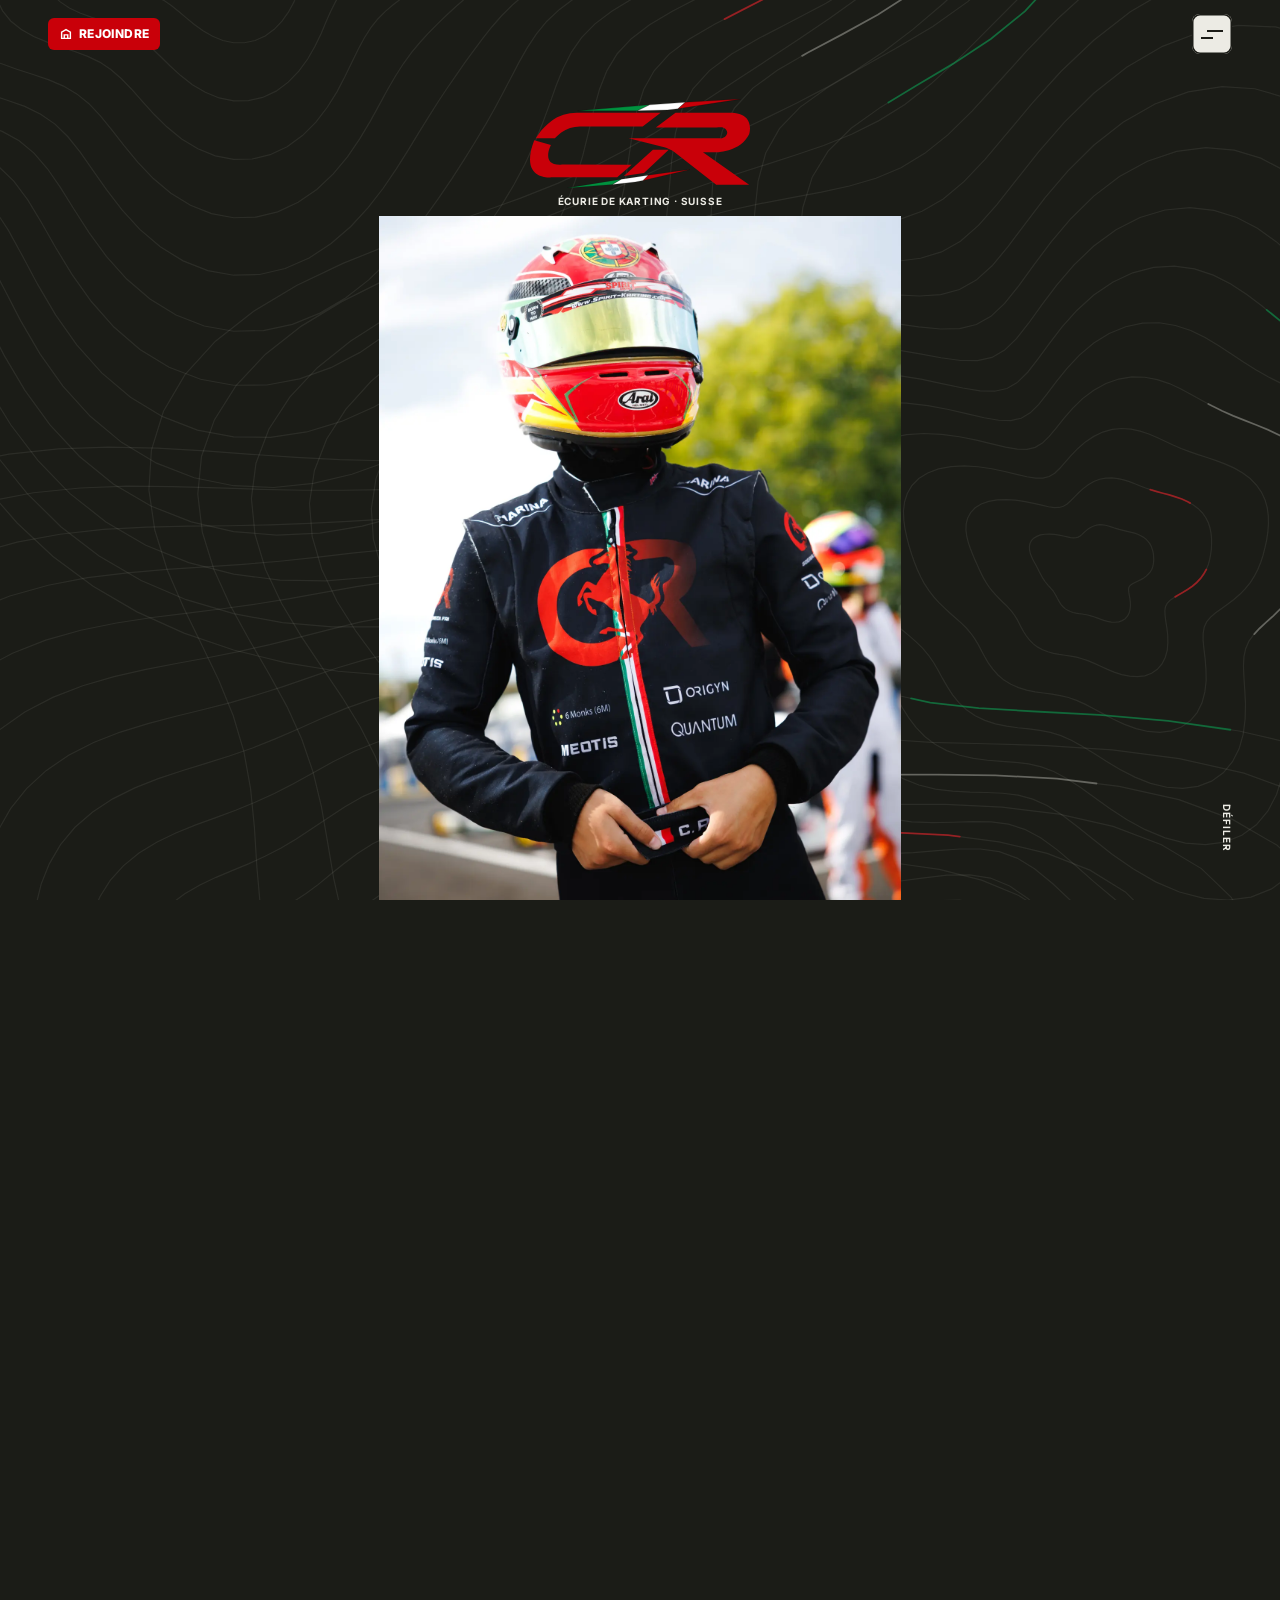
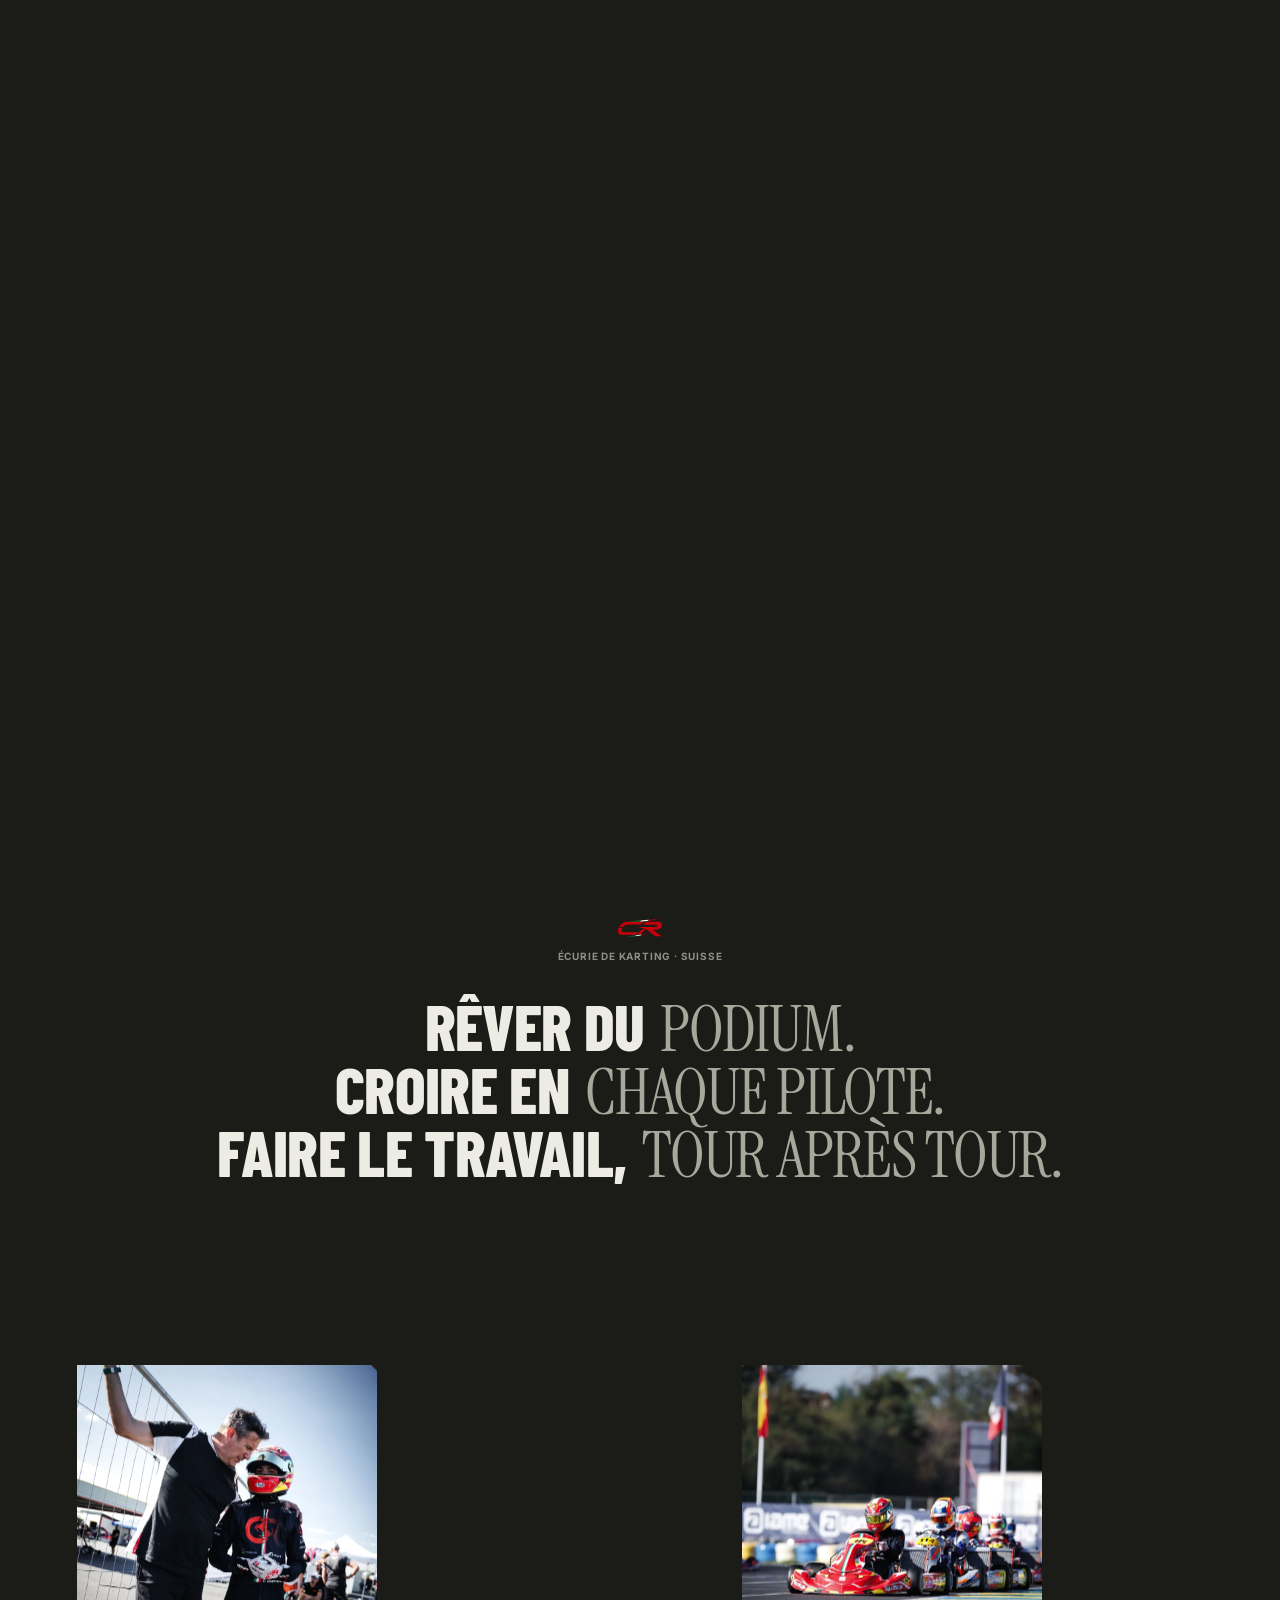
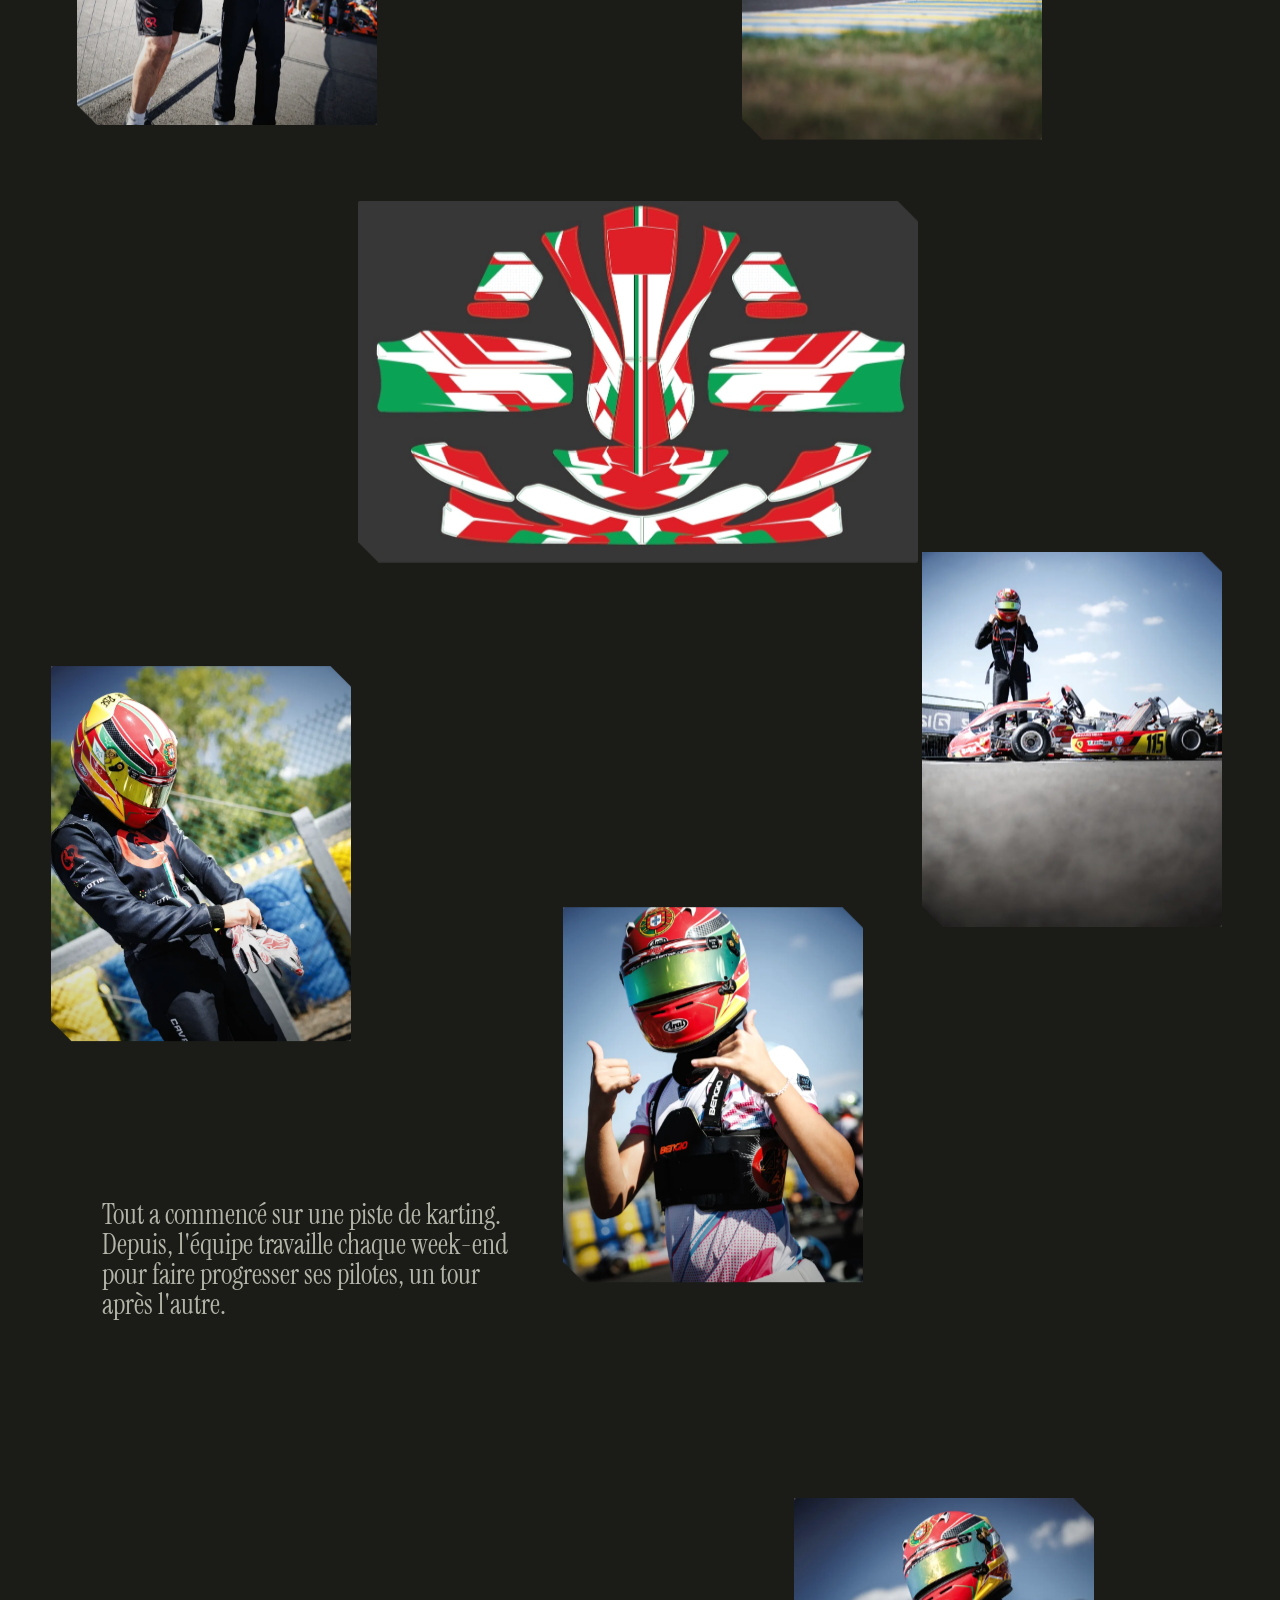
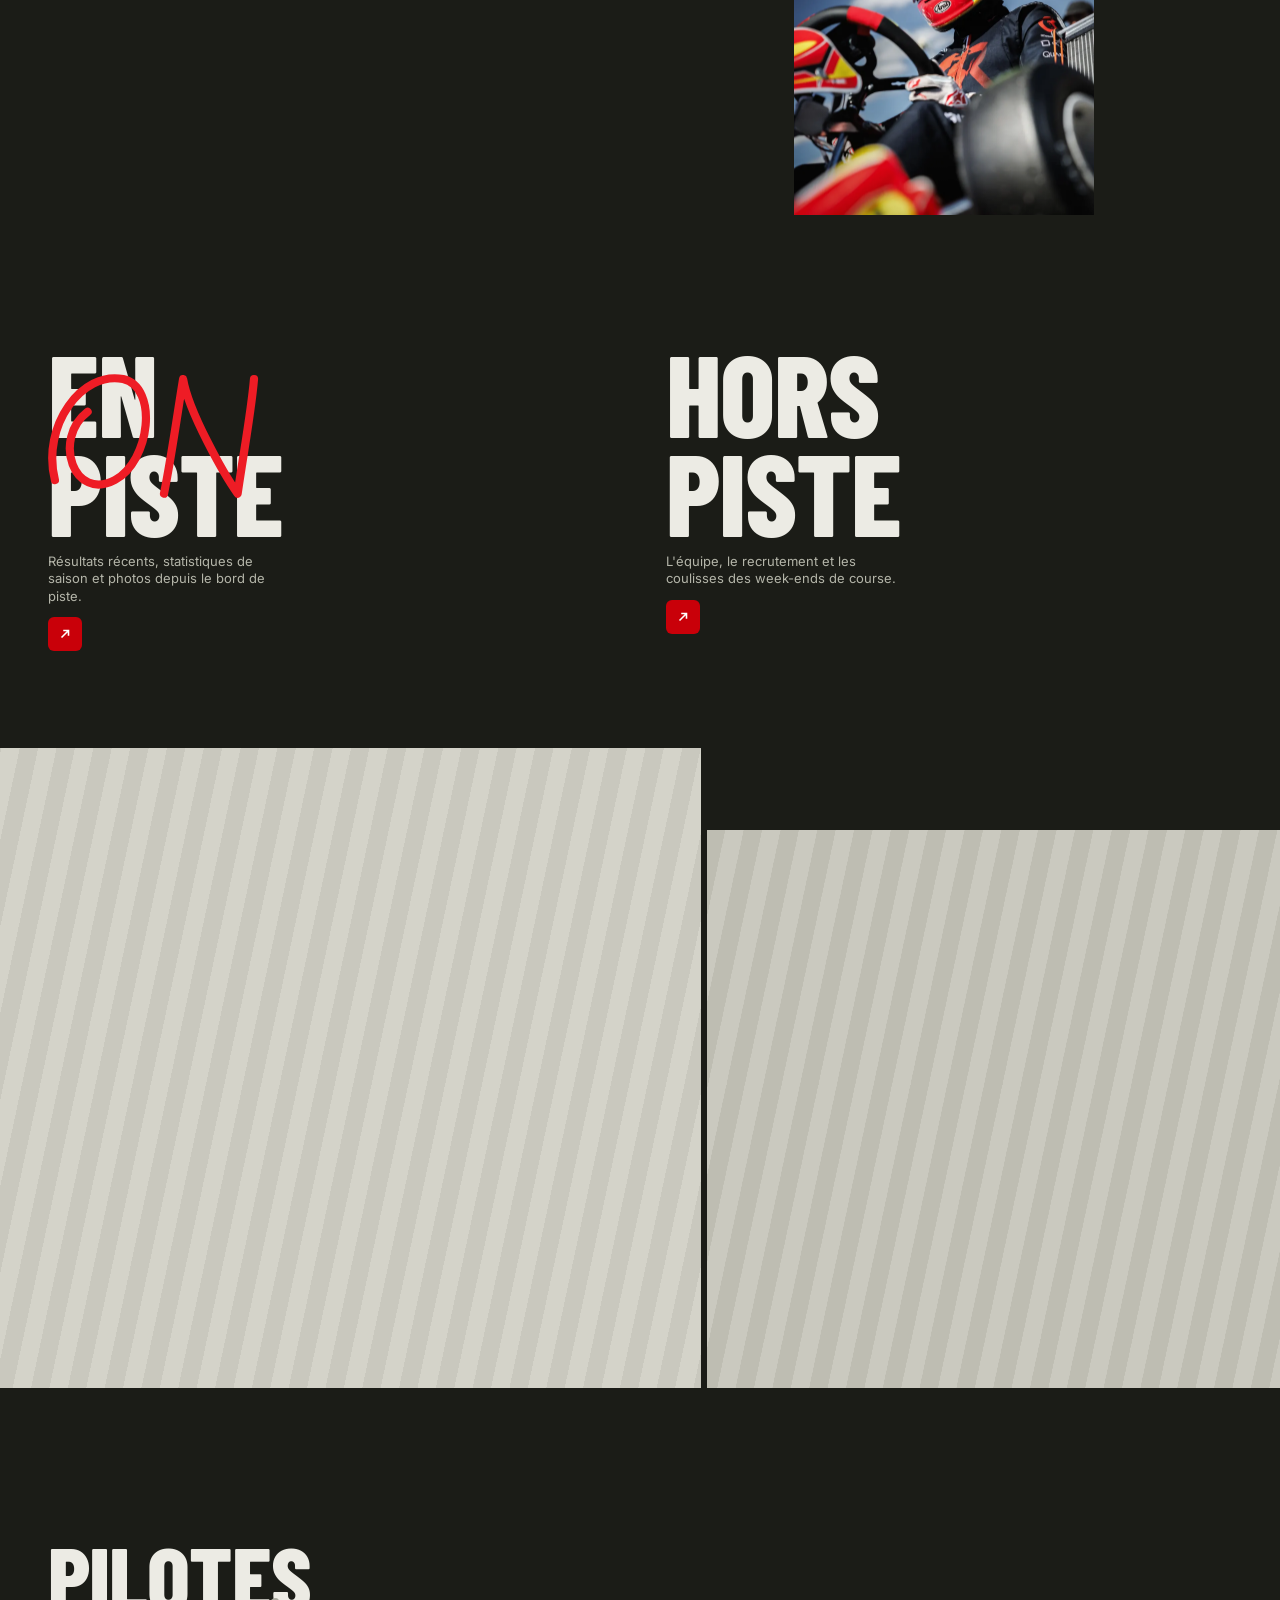
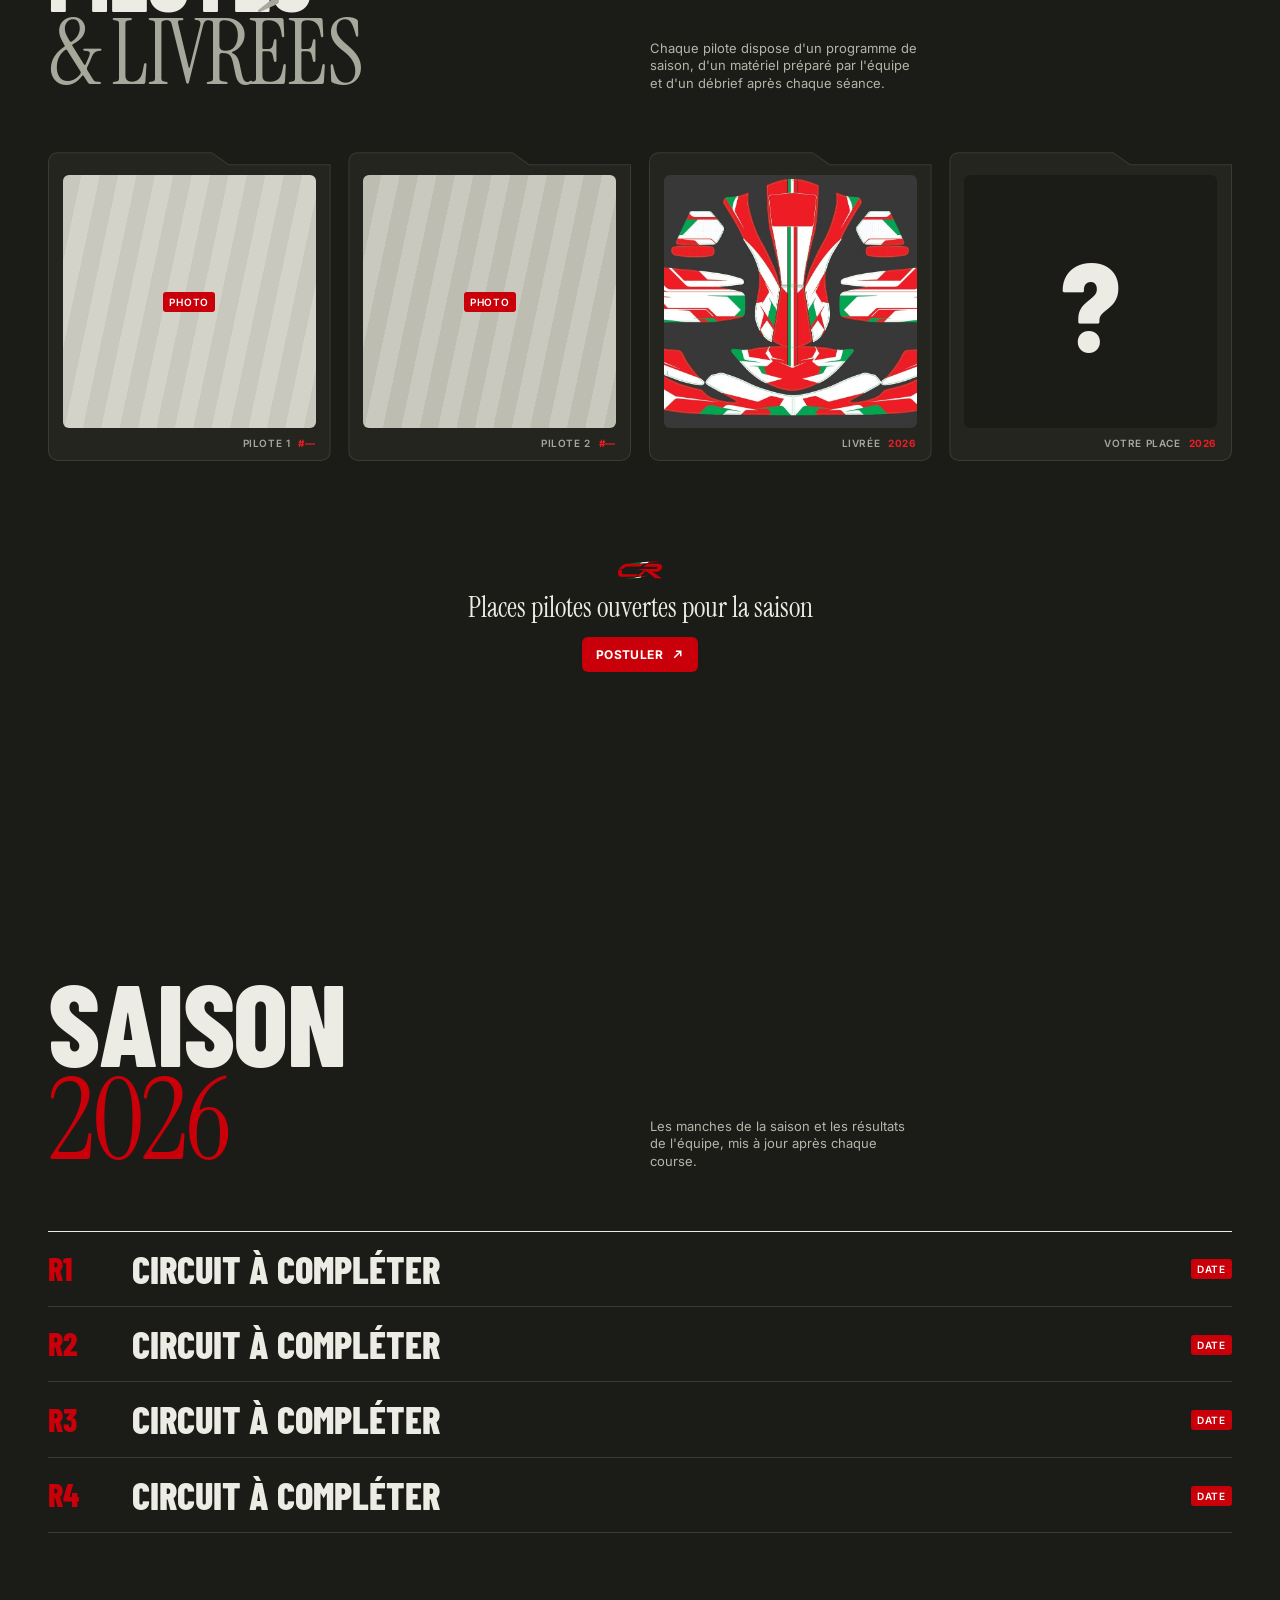
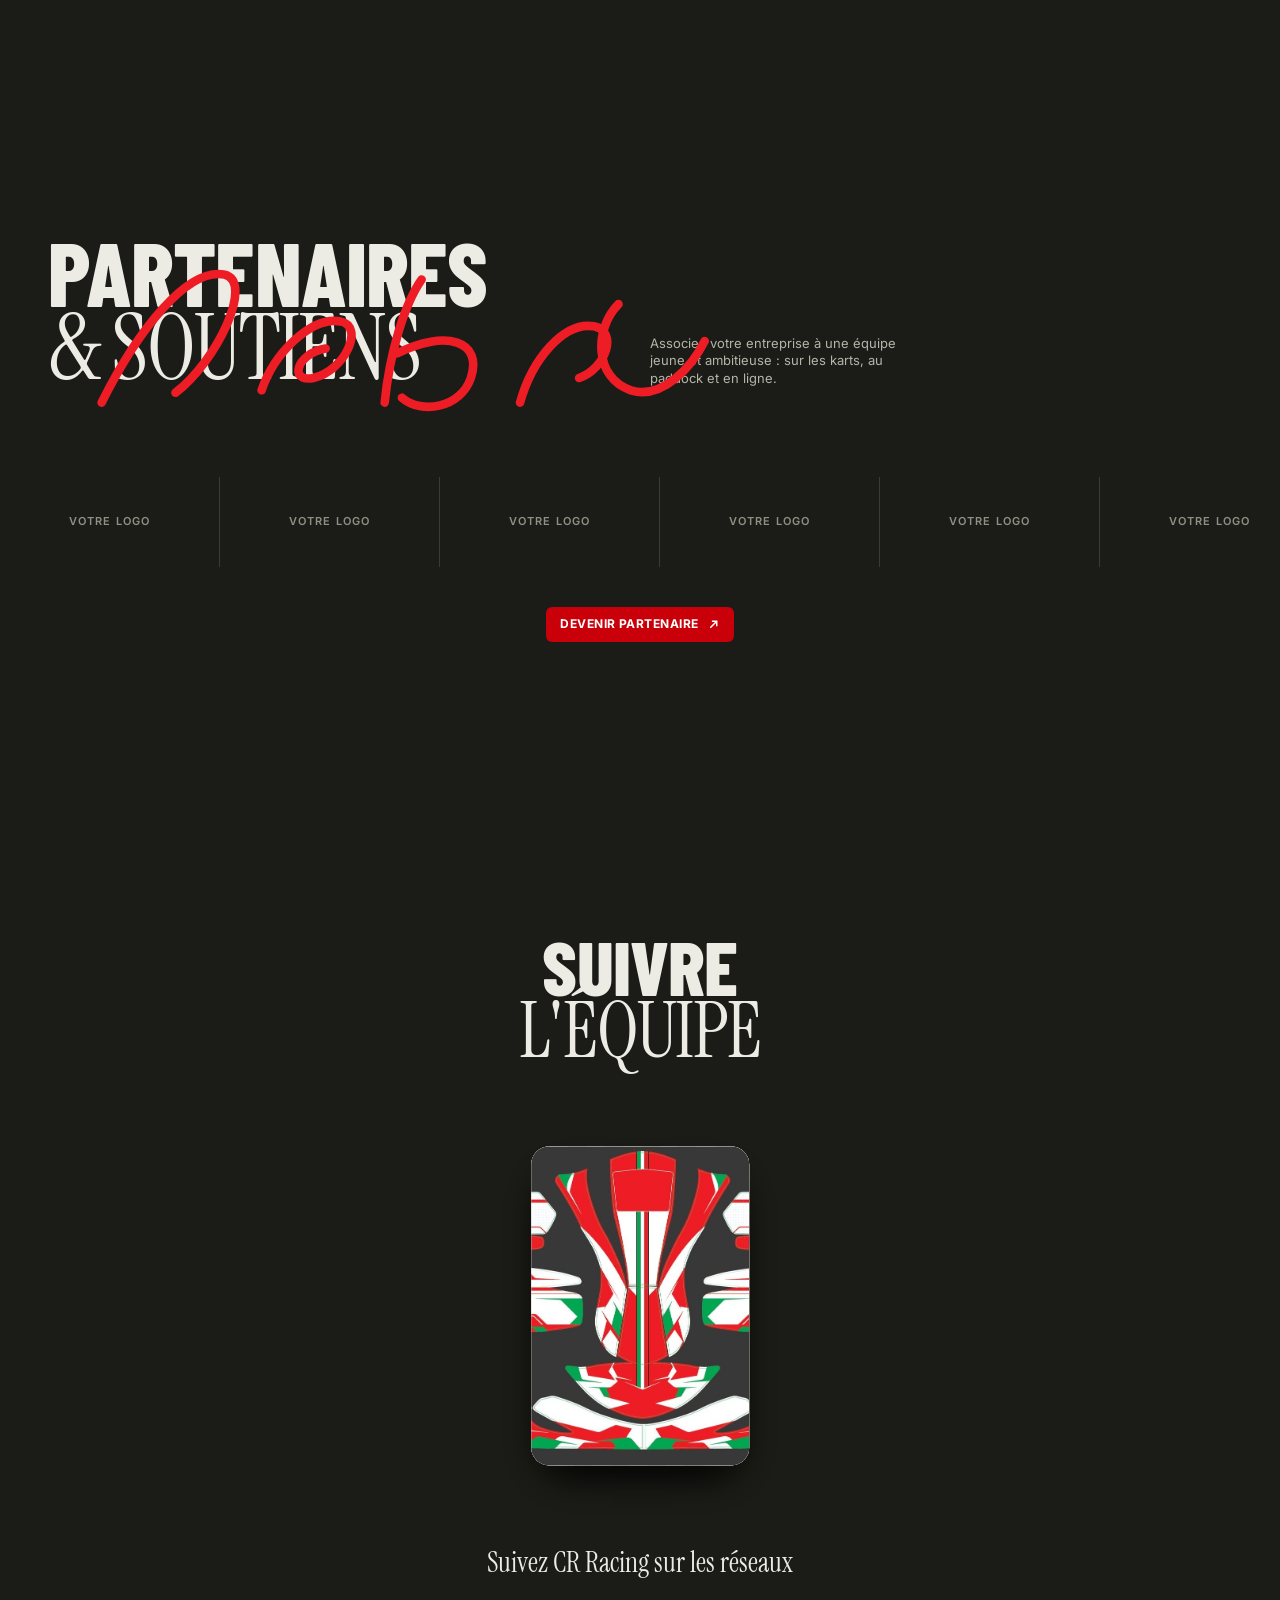
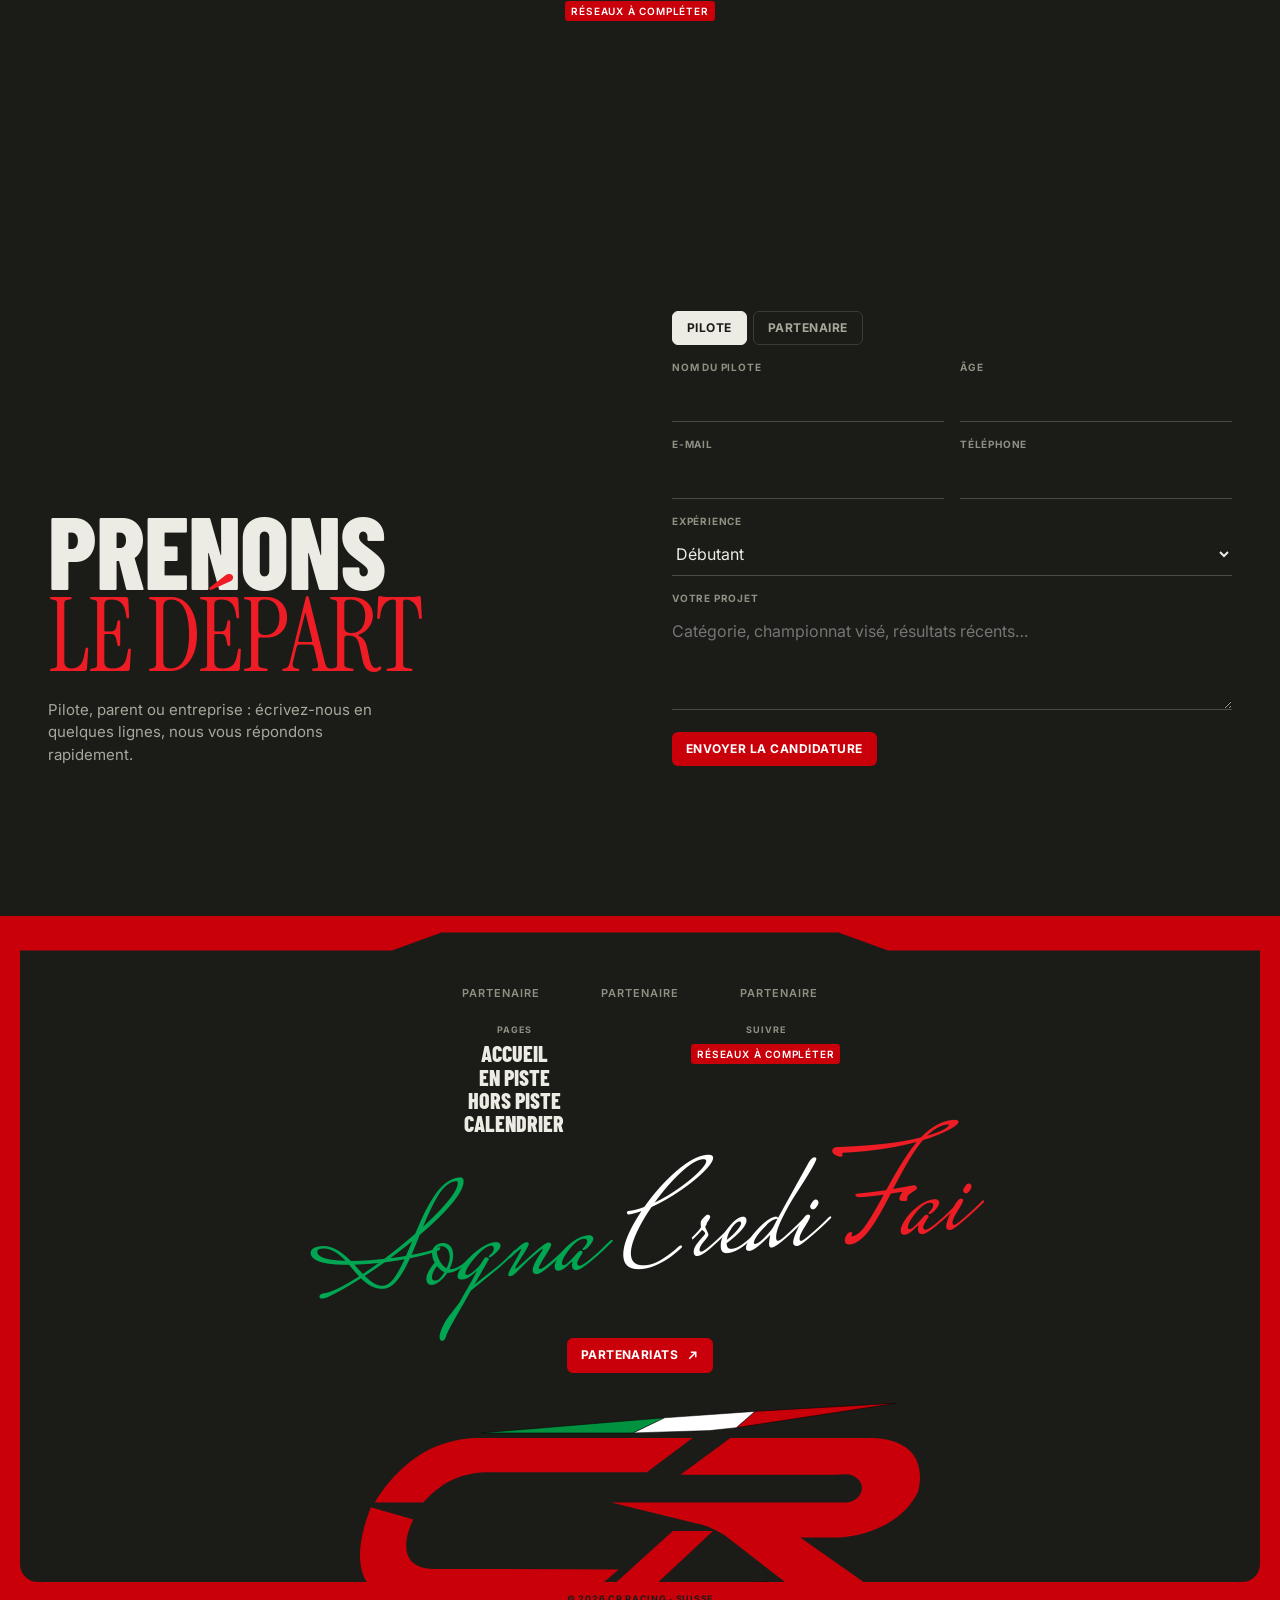
==== commit 560df528: "Fond sombre homogène avec lignes animées sur tout le site, hero sombre dès le départ Co-Authored-By:" ====
--- a/index.html
+++ b/index.html
@@ -14,6 +14,7 @@
 <link rel="icon" href="assets/logo-cr.svg" type="image/svg+xml">
 </head>
 <body>
+<div class="topo topo-fixed" aria-hidden="true"></div>
 
 <!-- Barres de transition (ouverture du menu, changement de section) -->
 <div class="bars" aria-hidden="true"><i></i><i></i><i></i><i></i><i></i><i></i></div>
@@ -65,7 +66,6 @@
 
   <!-- 2. Manifeste -->
   <section class="manifesto">
-    <div class="topo" aria-hidden="true"></div>
     <img class="mini-mark" src="assets/logo-cr.svg" alt="" width="1087" height="437">
     <p class="tag light">Écurie de karting · Suisse</p>
     <p class="big-statement"><span class="st"><span class="sans">Rêver du</span> <span class="serif hl">podium.</span></span> <span class="st"><span class="sans">Croire en</span> <span class="serif hl">chaque pilote.</span></span> <span class="st"><span class="sans">Faire le travail,</span> <span class="serif">tour après tour.</span></span></p>
@@ -73,7 +73,6 @@
 
   <!-- 3. Collage photo en parallaxe, le fond passe du noir au clair -->
   <section class="collage" aria-label="L'équipe en images">
-    <div class="topo" aria-hidden="true"></div>
     <figure class="c-item" style="--x:6%;--y:4%;--w:30%" data-speed="-.12"><picture><source type="image/webp" srcset="assets/photos/paddock-900.webp"><img src="assets/photos/paddock-900.jpg" alt="Un membre de l'équipe et le pilote au paddock" loading="lazy" width="900" height="1349" style="object-position:50% 30%"></picture></figure>
     <figure class="c-item" style="--x:58%;--y:0%;--w:34%" data-speed=".18"><picture><source type="image/webp" srcset="assets/photos/depart-900.webp"><img src="assets/photos/depart-900.jpg" alt="Karts alignés sur la grille avant le départ" loading="lazy" width="900" height="1349" style="object-position:50% 45%"></picture></figure>
     <figure class="c-item" style="--x:28%;--y:20%;--w:44%" data-speed=".05"><img src="assets/livree.jpg" alt="Planche des stickers de la livrée CR Racing" loading="lazy" width="1245" height="804"></figure>
@@ -86,7 +85,6 @@
 
   <!-- 4. En piste / Hors piste -->
   <section class="tracks">
-    <div class="topo" aria-hidden="true"></div>
     <div class="track" id="en-piste">
       <h2><span class="sans">En</span><span class="sans">piste</span></h2>
       <svg class="scribble s-track" viewBox="0 0 220 160" aria-hidden="true"><path pathLength="1" d="M30 110c-10-40 20-80 50-74 26 6 20 60-6 74-30 16-46-30-20-50M110 120c6-30 10-60 14-84 4 24 30 70 40 84 4-28 10-60 12-84"/></svg>
@@ -106,7 +104,6 @@
 
   <!-- 5. Galerie de cartes à encoche : pilotes et livrées -->
   <section class="hall" id="equipe">
-    <div class="topo" aria-hidden="true"></div>
     <div class="hall-head">
       <h2><span class="sans">Pilotes</span><span class="serif">&amp; livrées</span></h2>
       <p>Chaque pilote dispose d'un programme de saison, d'un matériel préparé par l'équipe et d'un débrief après chaque séance.</p>
@@ -126,7 +123,6 @@
 
   <!-- 6. Saison -->
   <section class="season" id="saison">
-    <div class="topo" aria-hidden="true"></div>
     <div class="season-head">
       <h2><span class="sans">Saison</span><span class="serif">2026</span></h2>
       <p>Les manches de la saison et les résultats de l'équipe, mis à jour après chaque course.</p>
@@ -141,7 +137,6 @@
 
   <!-- 7. Partenaires : mot manuscrit + logos qui défilent -->
   <section class="partners" id="partenaires">
-    <div class="topo" aria-hidden="true"></div>
     <div class="partners-head">
       <h2><span class="sans">Partenaires</span><span class="serif">&amp; soutiens</span></h2>
       <svg class="scribble s-partners" viewBox="0 0 520 200" aria-hidden="true"><path pathLength="1" d="M20 150c30-60 70-110 100-104 24 6-6 70-40 96M150 140c10-30 40-60 64-56 20 4 4 40-22 46-20 4-14-20 10-24M250 150c4-40 16-80 30-100M260 110c40-20 70-10 60 20-8 24-40 30-56 16M360 150c10-36 36-66 60-62 20 4 10 34-12 42M440 70c-20 20-20 60 10 70 26 8 50-20 60-40"/></svg>
@@ -155,7 +150,6 @@
 
   <!-- 8. Réseaux : éventail de cartes qui s'ouvre au défilement -->
   <section class="social" data-fan>
-    <div class="topo" aria-hidden="true"></div>
     <h2><span class="sans">Suivre</span><span class="serif">l'équipe</span></h2>
     <div class="fan" aria-hidden="true">
       <div class="f-card ph"></div><div class="f-card ph alt"></div><div class="f-card"><img src="assets/livree.jpg" alt="" loading="lazy"></div><div class="f-card ph alt"></div><div class="f-card ph"></div>
@@ -166,7 +160,6 @@
 
   <!-- 9. Contact -->
   <section class="contact" id="contact">
-    <div class="topo" aria-hidden="true"></div>
     <div class="contact-head">
       <h2><span class="sans">Prenons</span><span class="serif">le départ</span></h2>
       <p>Pilote, parent ou entreprise : écrivez-nous en quelques lignes, nous vous répondons rapidement.</p>
@@ -209,7 +202,6 @@
 <!-- 10. Pied de page : carte sombre à encoche sur fond rouge -->
 <footer class="footer">
   <div class="foot-card">
-    <div class="topo" aria-hidden="true"></div>
     <div class="foot-logos"><span>Partenaire</span><span>Partenaire</span><span>Partenaire</span></div>
     <div class="foot-cols">
       <nav aria-label="Pages"><p>Pages</p><a href="#top">Accueil</a><a href="#en-piste">En piste</a><a href="#hors-piste">Hors piste</a><a href="#saison">Calendrier</a></nav>
--- a/styles.css
+++ b/styles.css
@@ -320,3 +320,23 @@
 .collage > .c-item,.collage > .c-text{z-index:1}
 .collage > .topo{color:#8f9084}
 .tracks .s-track{position:absolute}
+
+/* ===== Fond unique : noir + une seule couche de traits fixe, identique partout ===== */
+body{background:var(--ink);color:var(--paper)}
+.topo-fixed{position:fixed;inset:0;z-index:0;color:var(--paper)}
+main,.footer{position:relative;z-index:1}
+/* Accueil : part du clair puis devient transparent sur le fond noir commun */
+.hero-pin{background:transparent;color:var(--paper)}
+.hero-pin > .topo{display:none}
+/* Sections : plus de fond propre */
+.manifesto,.collage,.tracks,.hall,.season,.partners,.social,.contact{background:transparent!important}
+/* Textes et filets adaptés au fond noir */
+.c-text{color:#b4b5a9}
+.track p,.season-head p,.partners-head p,.hall-head p{color:#b4b5a9}
+.races{border-top-color:var(--paper)}
+.races li{border-bottom-color:#3a3b33}
+.logos-track span{border-right-color:#3a3b33;color:#8f9084}
+.cta.dark{background:var(--red)}
+.socials{color:#b4b5a9}
+.big-statement .serif{color:#a7a89c}
+.notch{background:#3a3b33}
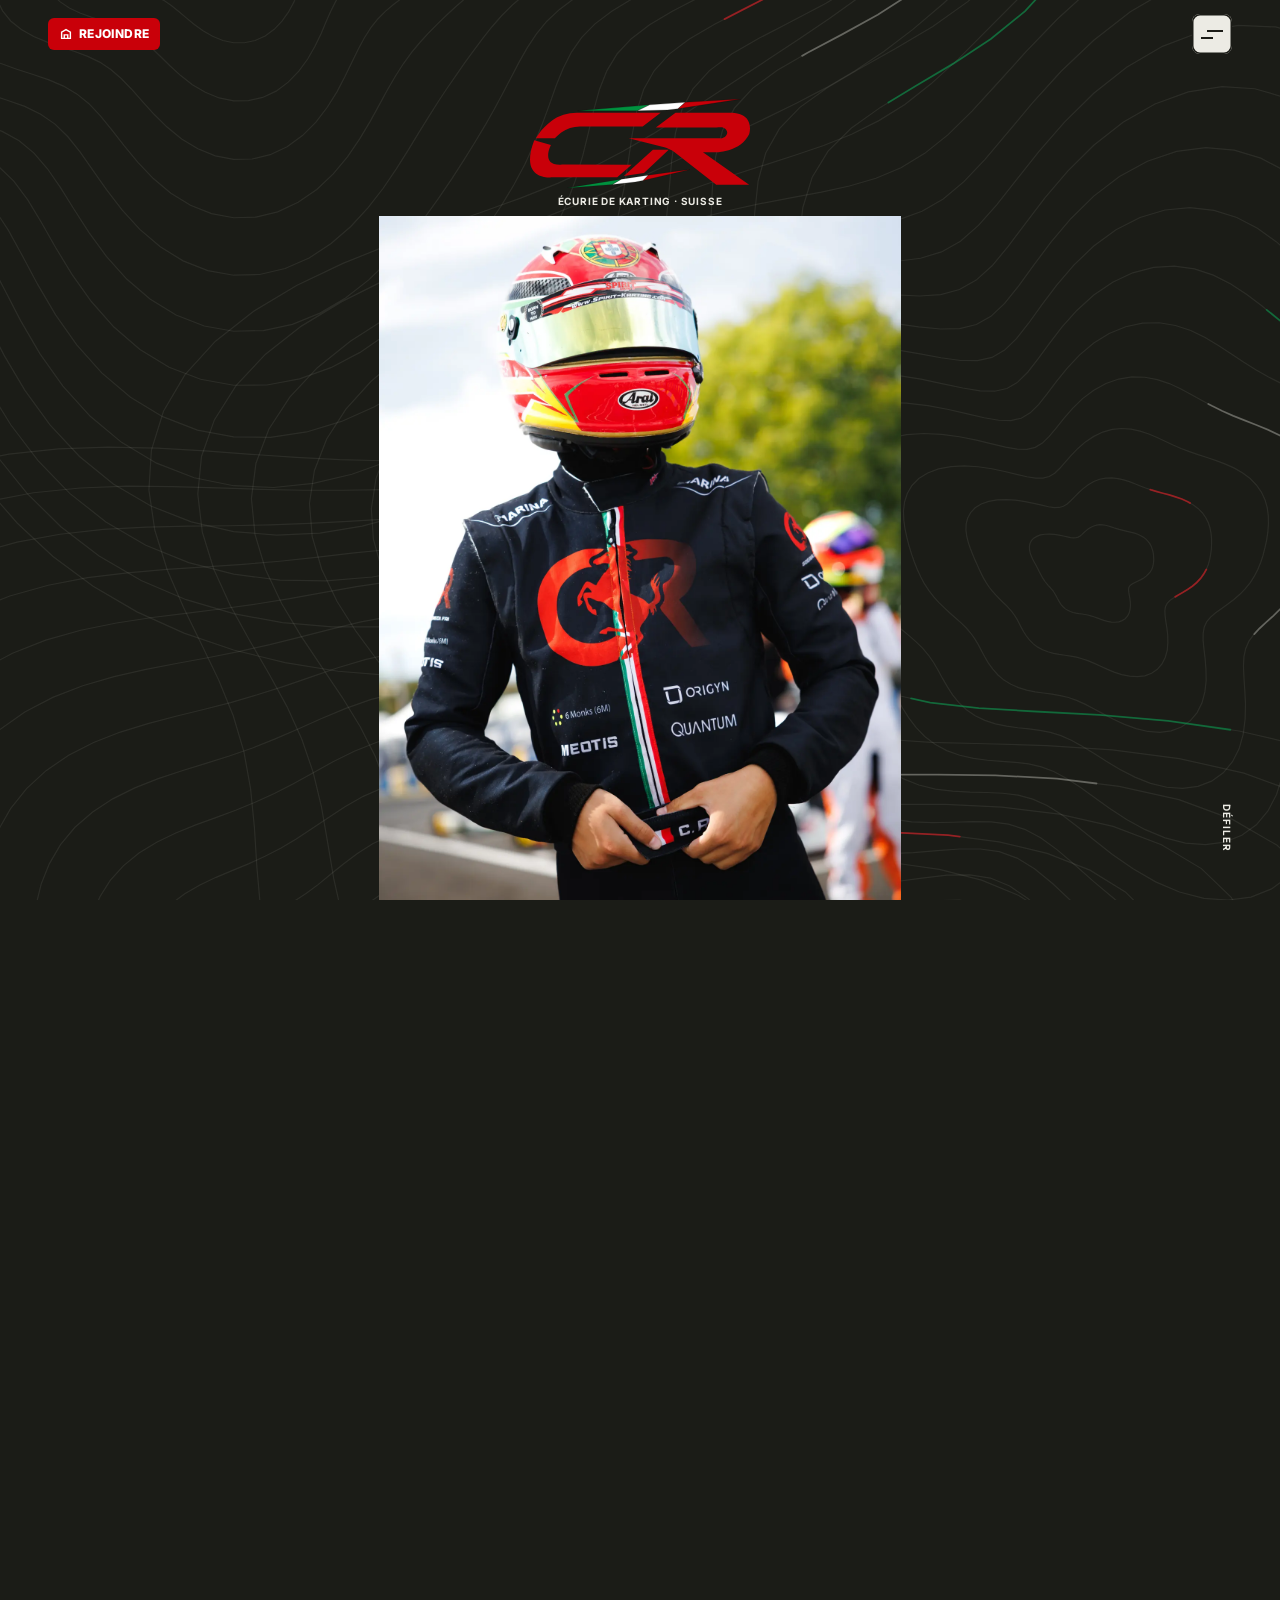
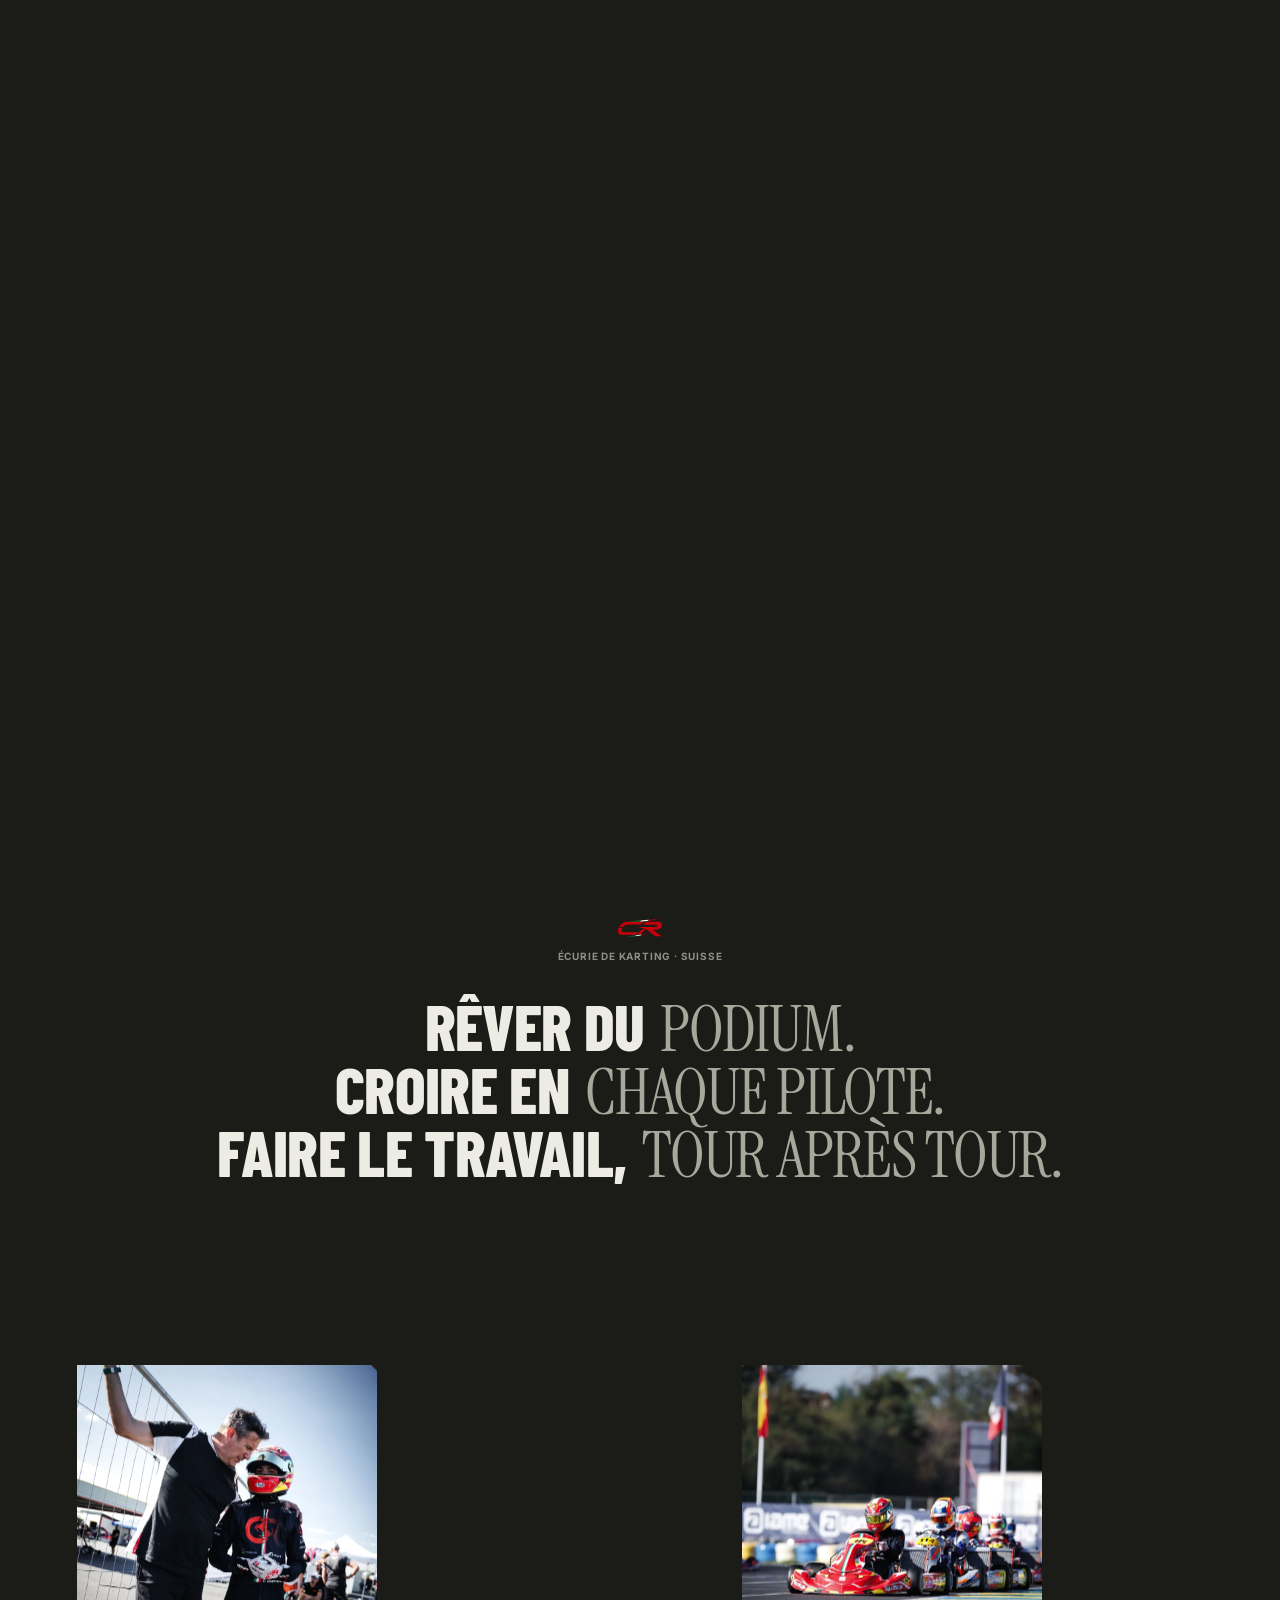
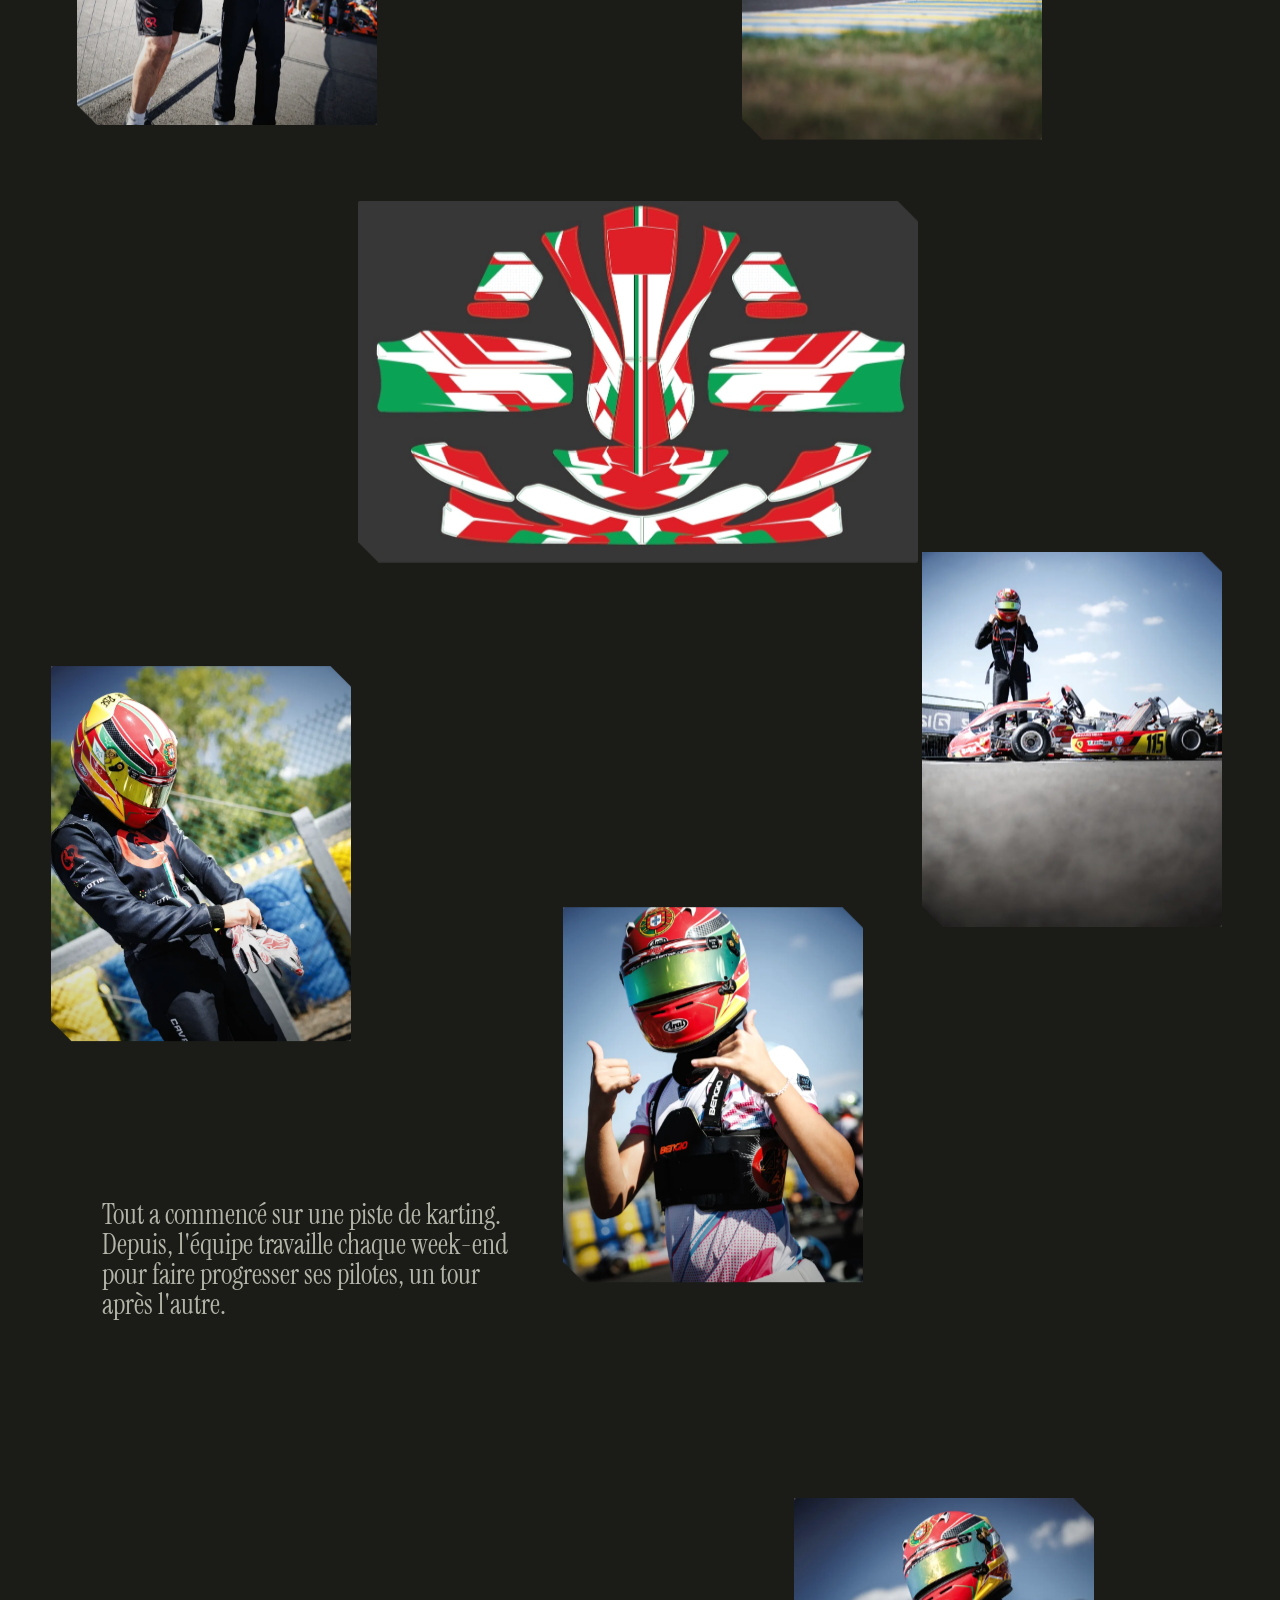
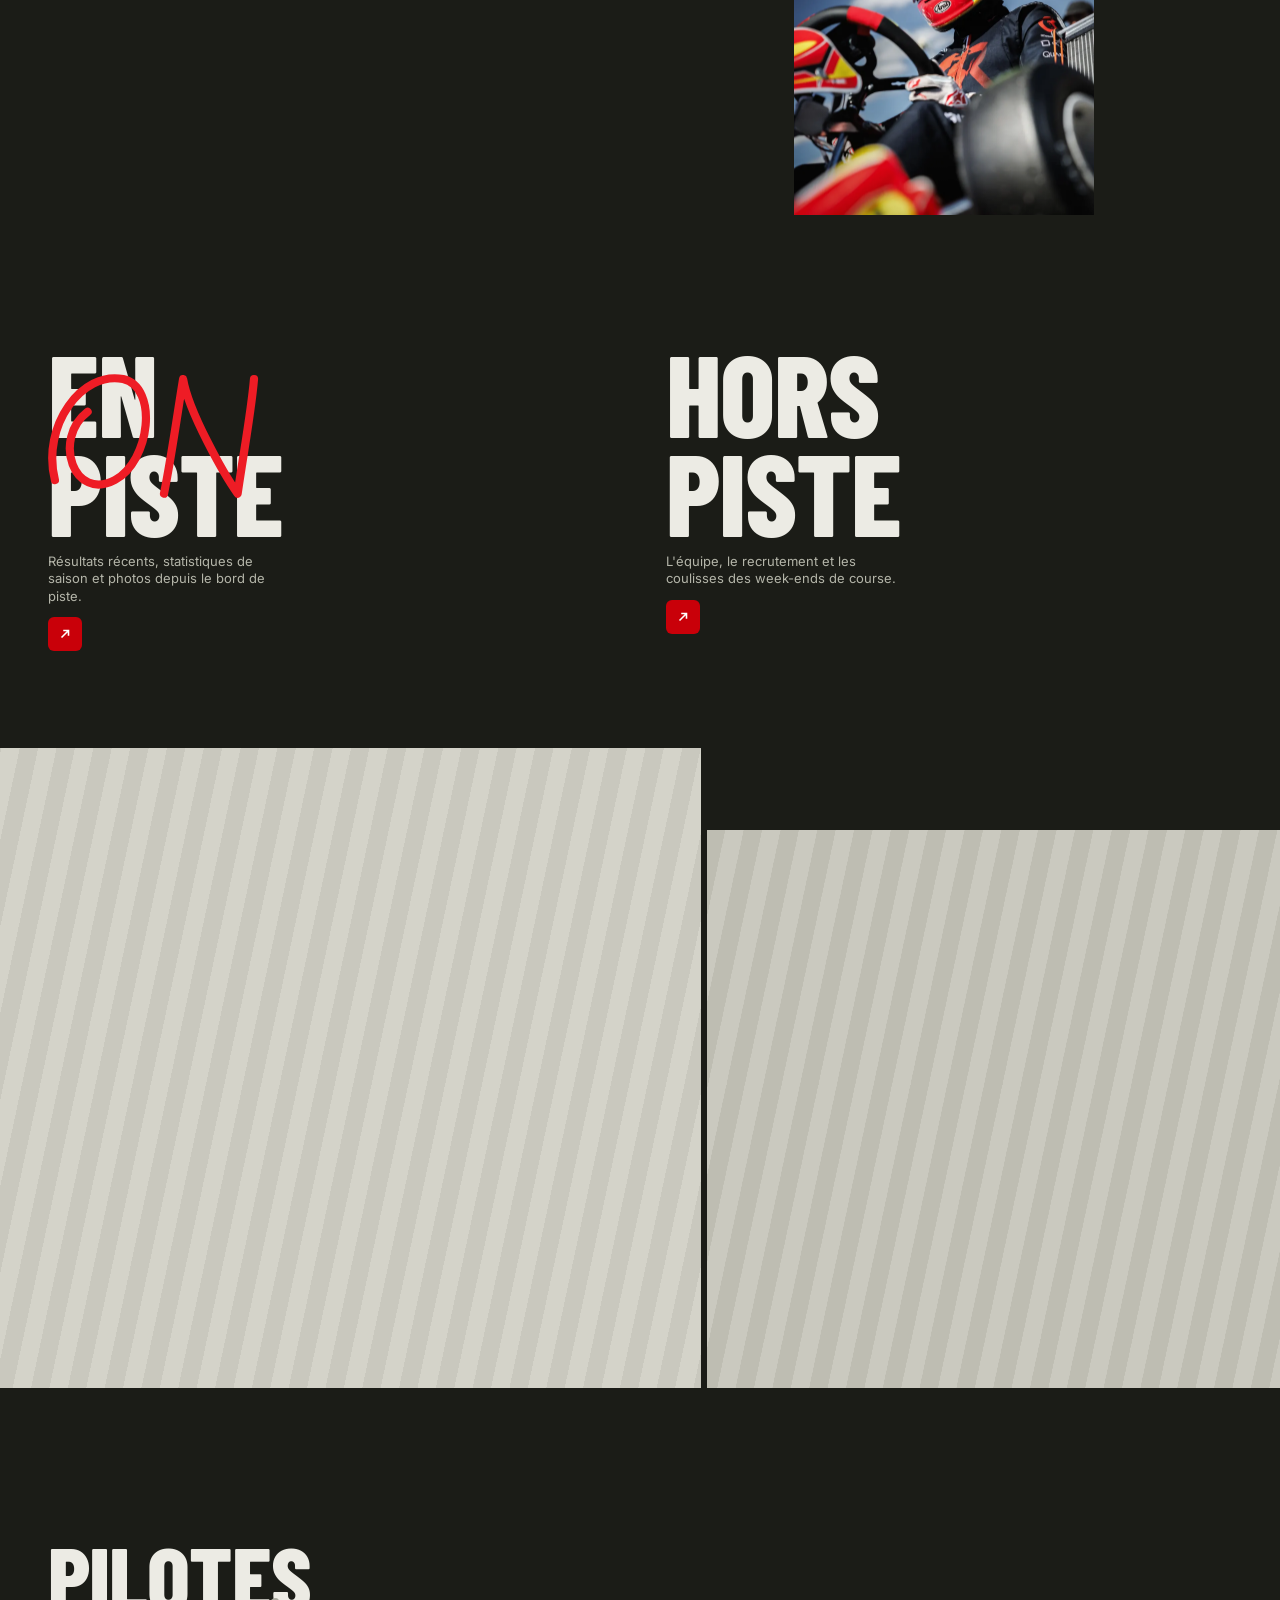
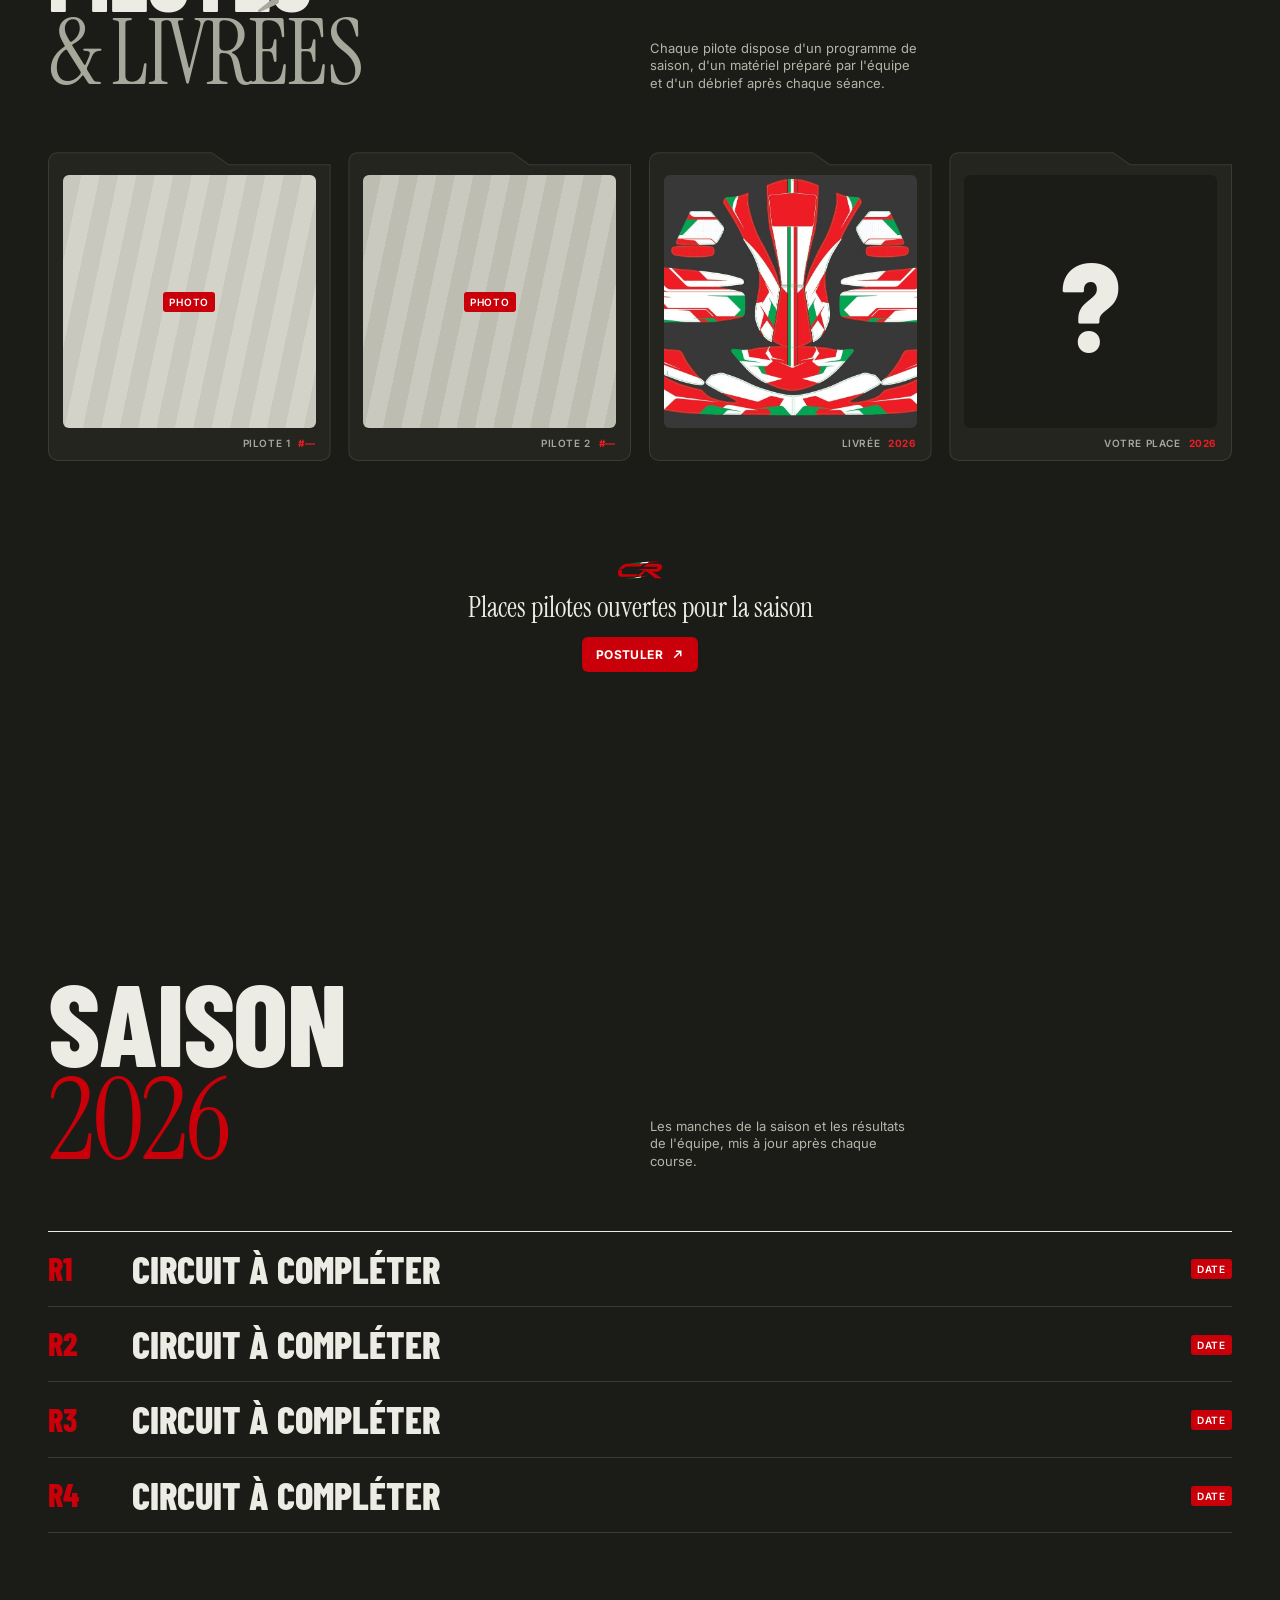
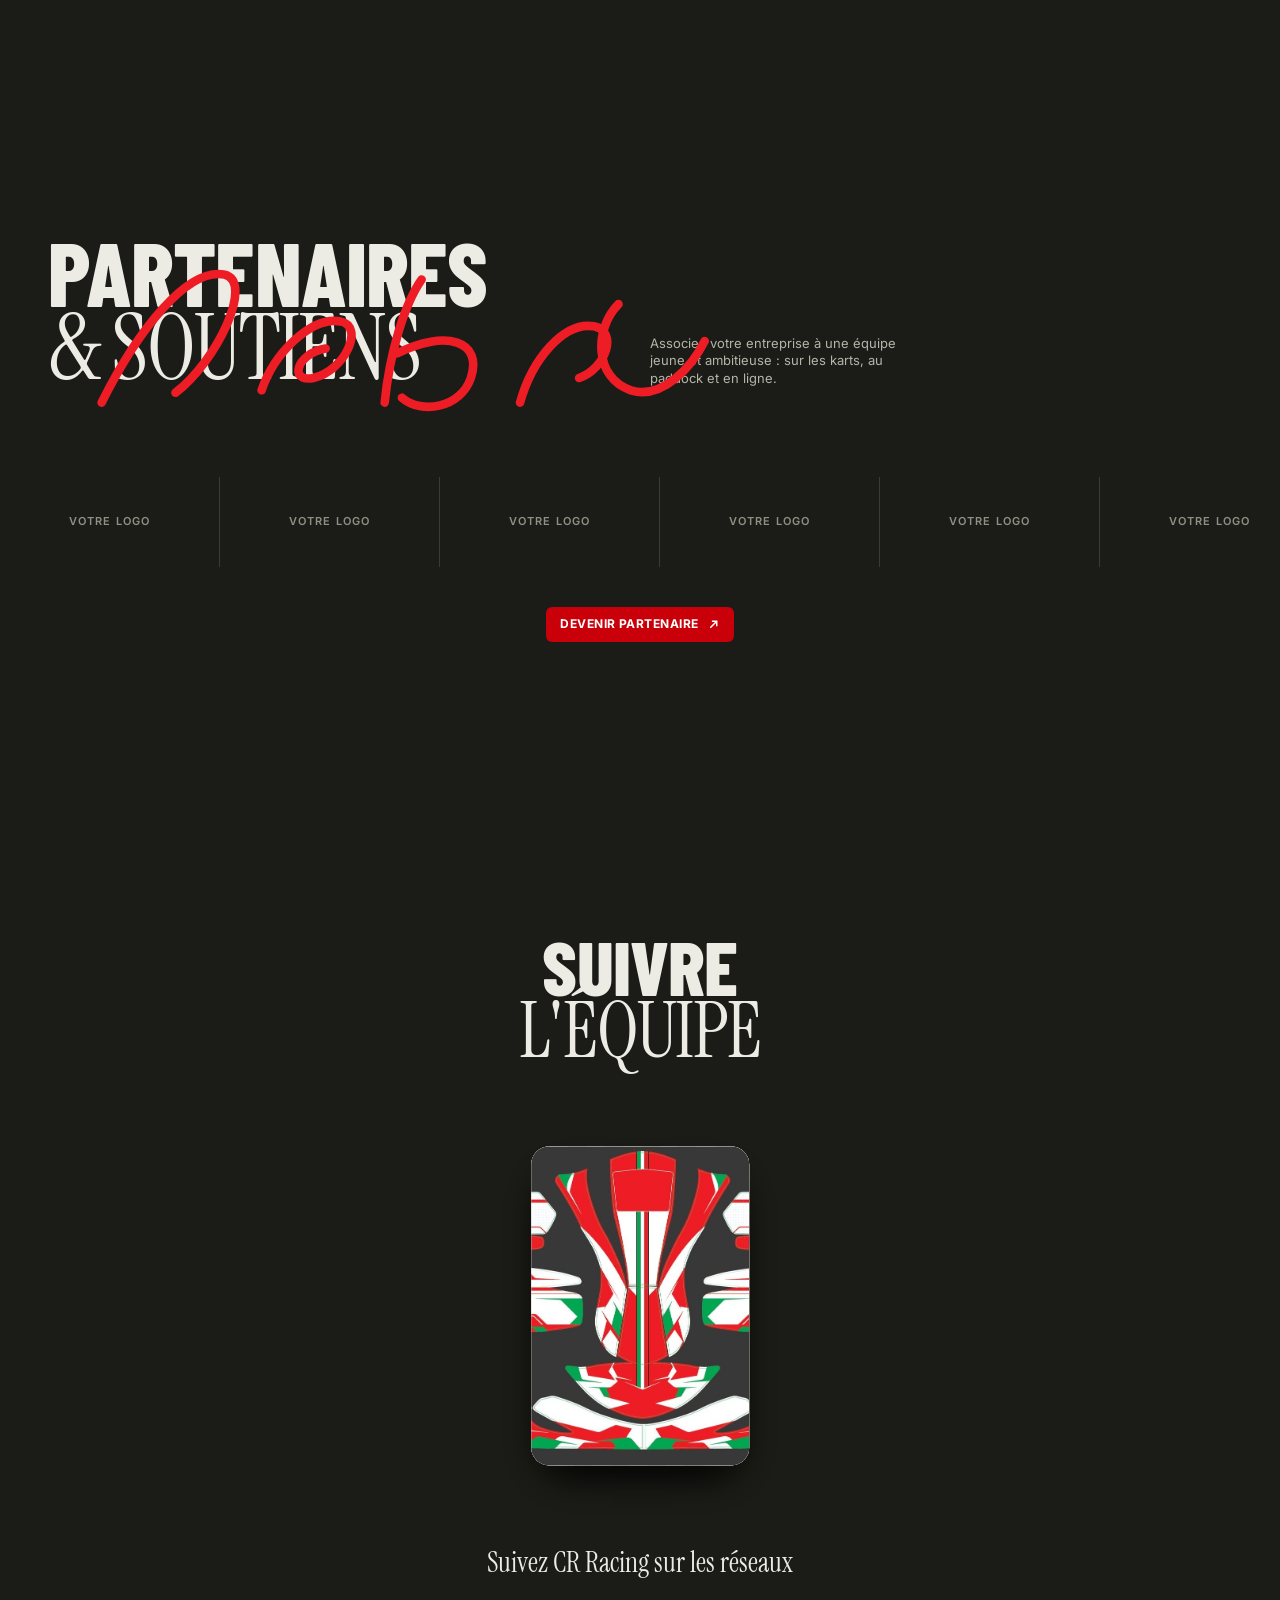
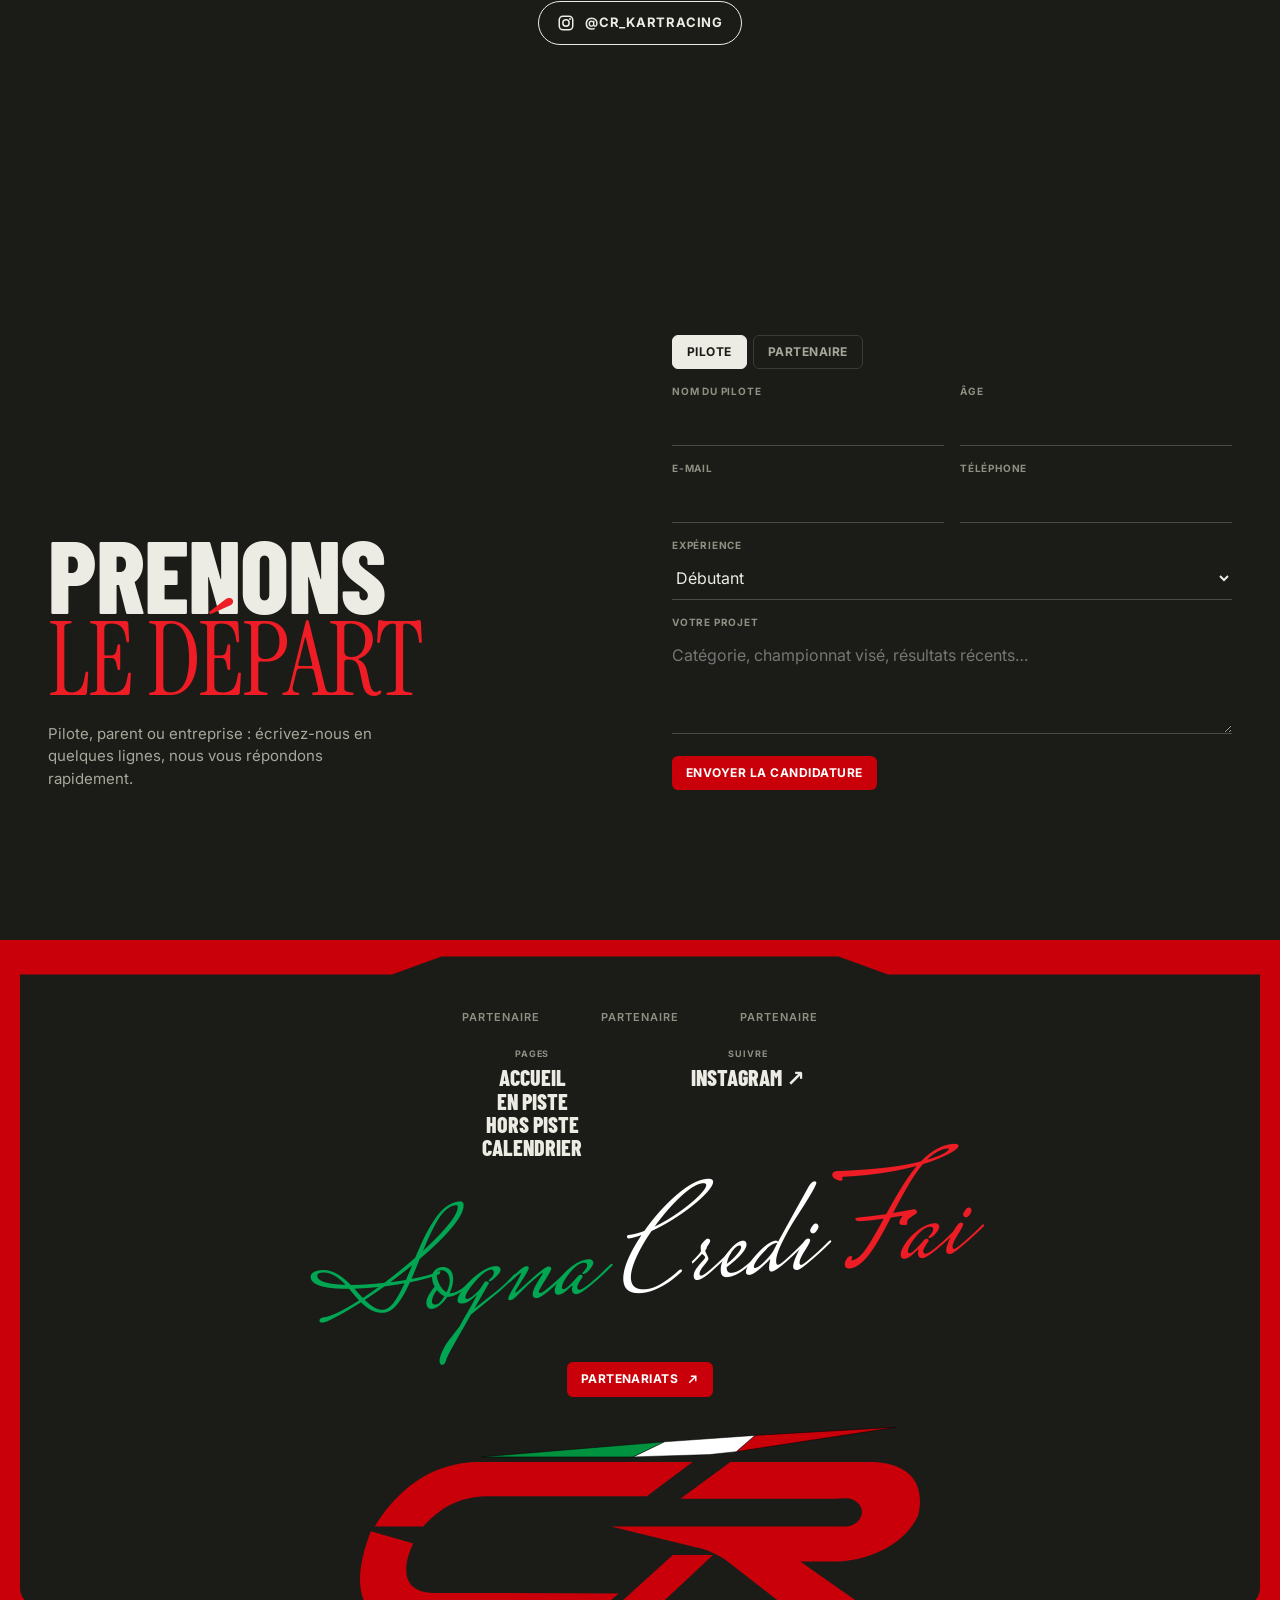
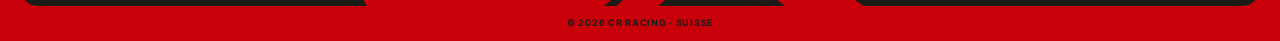
==== commit bbfb65fb: "Instagram @cr_kartracing dans Suivre l'équipe et le pied de page Co-Authored-By: Claude Opus 5.5 <no" ====
--- a/index.html
+++ b/index.html
@@ -155,7 +155,7 @@
       <div class="f-card ph"></div><div class="f-card ph alt"></div><div class="f-card"><img src="assets/livree.jpg" alt="" loading="lazy"></div><div class="f-card ph alt"></div><div class="f-card ph"></div>
     </div>
     <p class="serif-p">Suivez CR Racing sur les réseaux</p>
-    <p class="socials"><span class="todo">Réseaux à compléter</span></p>
+    <p class="socials"><a class="ig" href="https://www.instagram.com/cr_kartracing/" target="_blank" rel="noopener"><svg viewBox="0 0 24 24" aria-hidden="true"><rect x="3" y="3" width="18" height="18" rx="5" fill="none" stroke="currentColor" stroke-width="2"/><circle cx="12" cy="12" r="4.2" fill="none" stroke="currentColor" stroke-width="2"/><circle cx="17.4" cy="6.6" r="1.3" fill="currentColor"/></svg>@cr_kartracing</a></p>
   </section>
 
   <!-- 9. Contact -->
@@ -205,7 +205,7 @@
     <div class="foot-logos"><span>Partenaire</span><span>Partenaire</span><span>Partenaire</span></div>
     <div class="foot-cols">
       <nav aria-label="Pages"><p>Pages</p><a href="#top">Accueil</a><a href="#en-piste">En piste</a><a href="#hors-piste">Hors piste</a><a href="#saison">Calendrier</a></nav>
-      <div><p>Suivre</p><span class="todo">Réseaux à compléter</span></div>
+      <div><p>Suivre</p><a href="https://www.instagram.com/cr_kartracing/" target="_blank" rel="noopener">Instagram ↗</a></div>
     </div>
     <p class="motto m-foot" lang="it"><span class="mg">Sogna</span> <span class="mw">Credi</span> <span class="mr">Fai</span></p>
     <div class="foot-img"><img src="assets/logo-cr.svg" alt="" width="1087" height="437"></div>
--- a/styles.css
+++ b/styles.css
@@ -340,3 +340,8 @@
 .socials{color:#b4b5a9}
 .big-statement .serif{color:#a7a89c}
 .notch{background:#3a3b33}
+
+/* Instagram */
+.socials .ig{display:inline-flex;align-items:center;gap:10px;padding:12px 18px;border:1.5px solid currentColor;border-radius:999px;color:var(--paper);text-decoration:none;font:700 13px/1 var(--body);letter-spacing:.06em;transition:background .25s,color .25s,border-color .25s}
+.socials .ig svg{width:18px;height:18px}
+.socials .ig:hover{background:var(--red);border-color:var(--red)}
